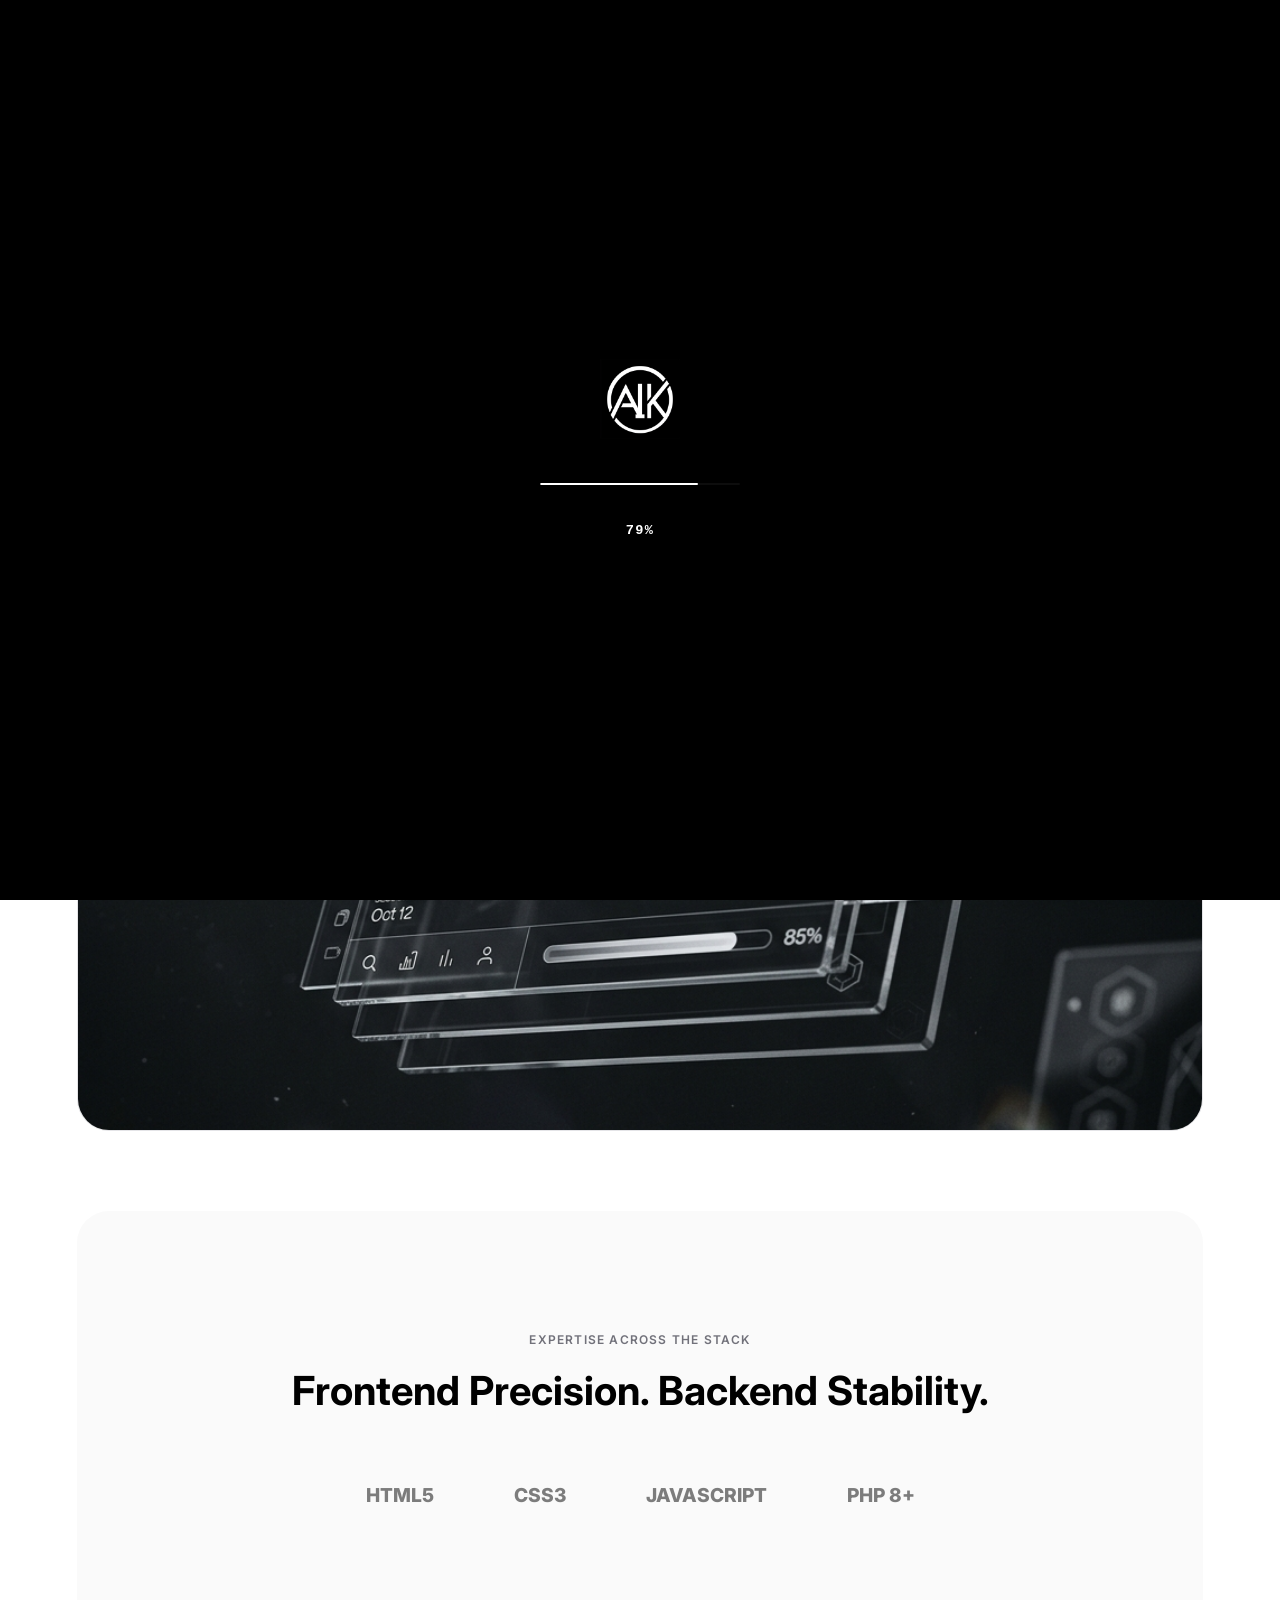
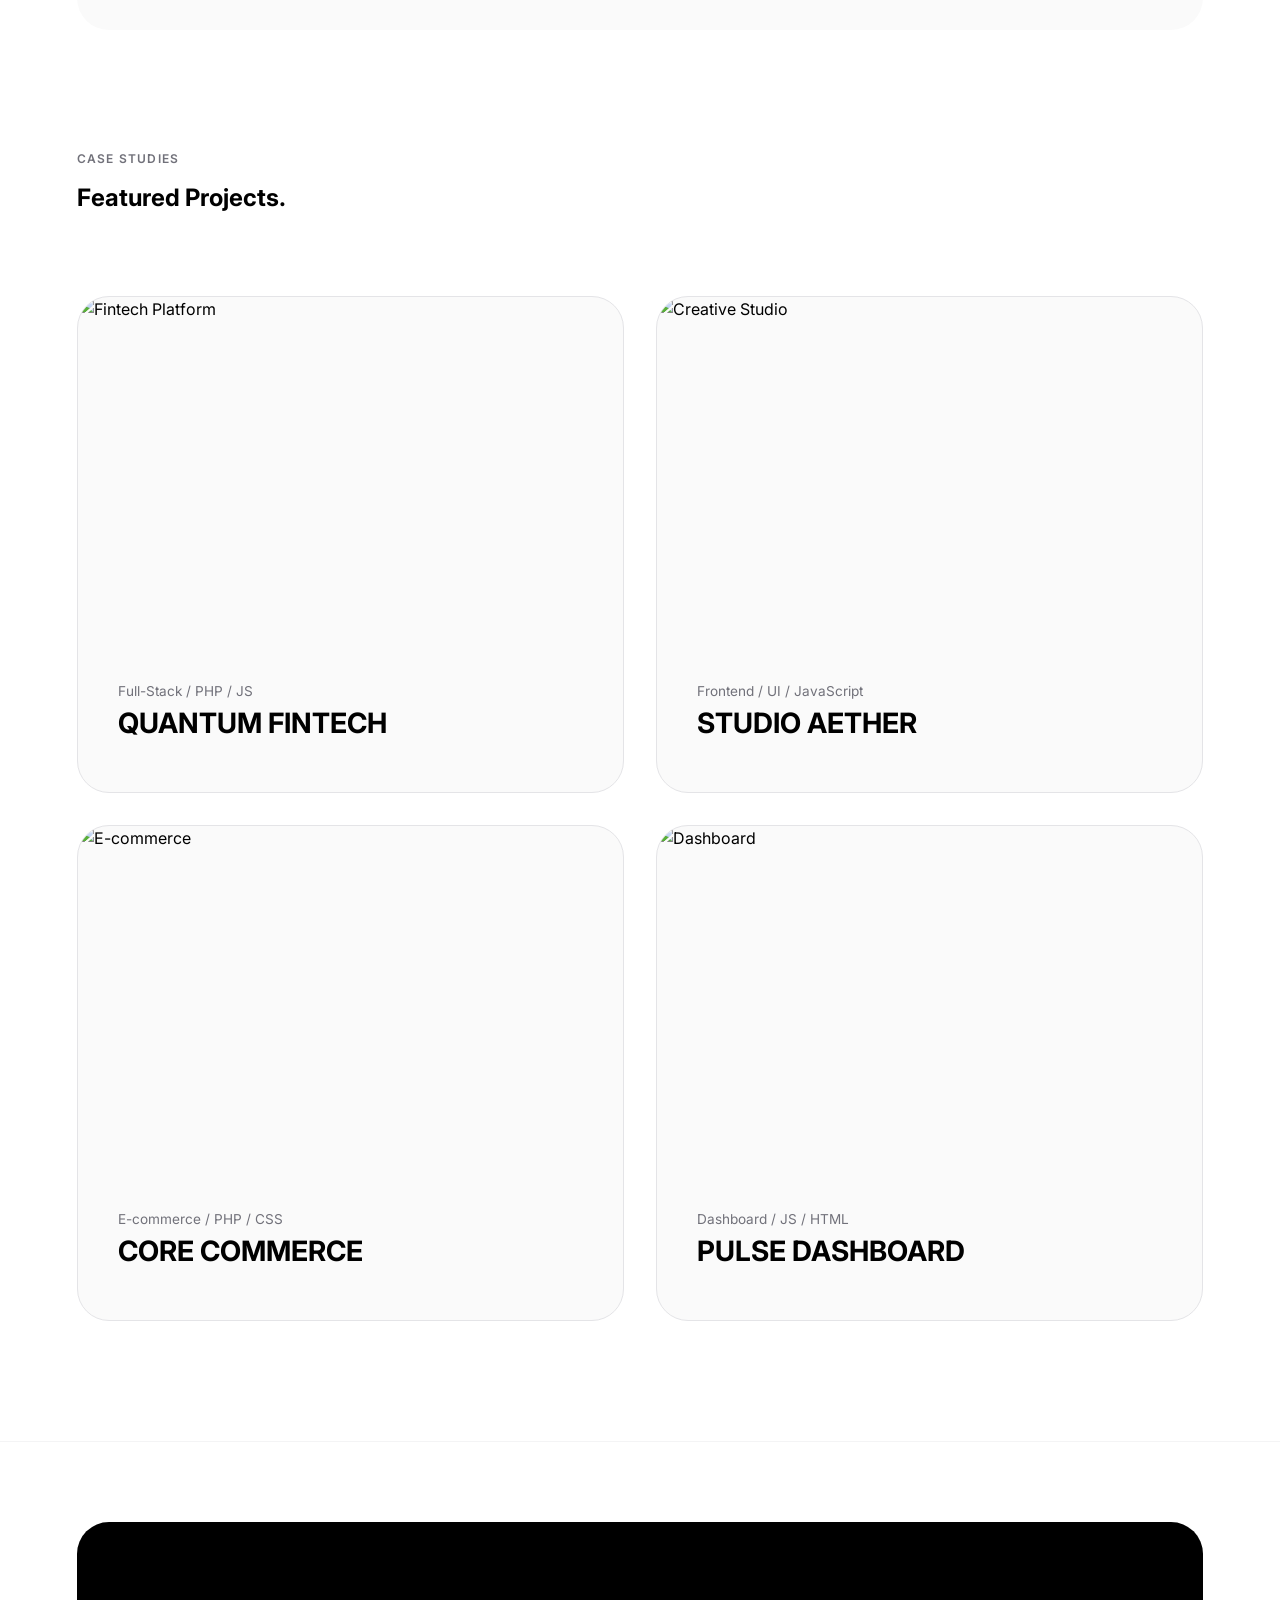
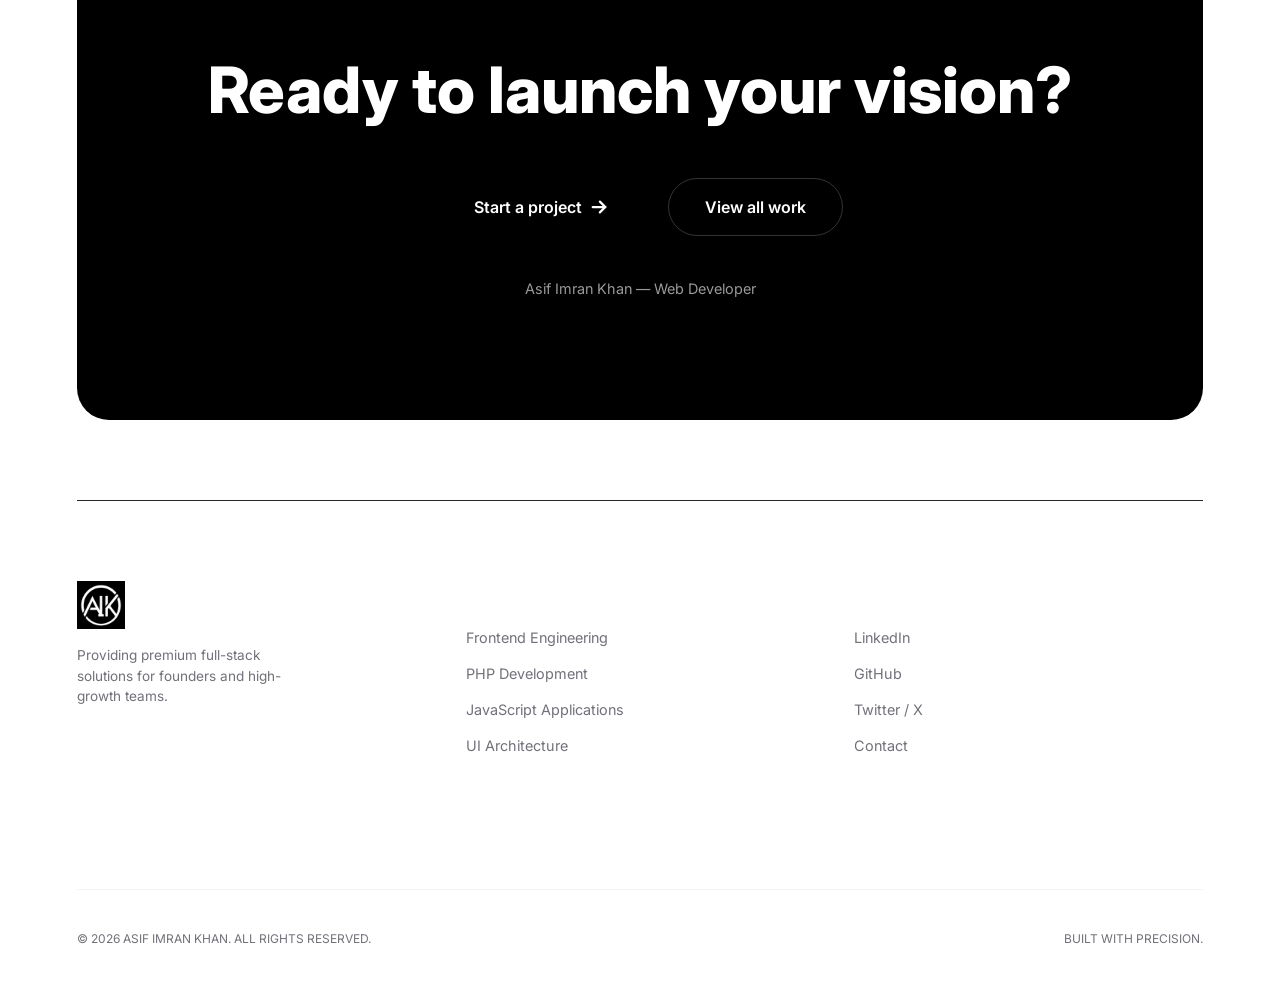
==== index.html @ 84e3633d "new" ====
<!doctype html>
<html lang="en">
  <head>
    <meta charset="UTF-8" />
    <meta name="viewport" content="width=device-width, initial-scale=1.0" />
    <title>Asif Imran Khan | Web Developer | Full-Stack Partner</title>
    <meta
      name="description"
      content="Asif Imran Khan is a web developer specializing in building high-performance products with HTML, CSS, JavaScript, and PHP."
    />
    <link rel="stylesheet" href="style.css" />
  </head>
  <body class="loading">
    <!-- PRELOADER -->
    <div id="preloader">
      <div class="loader-content">
        <img src="Logo.png" alt="AIK Logo" class="loader-logo" />
        <div class="loader-bar-container">
          <div class="loader-bar"></div>
        </div>
        <div class="loader-percentage">0%</div>
      </div>
    </div>

    <!-- UTILITY BAR -->
    <div class="utility-bar">
      <div class="status-wrapper">
        <div class="status-dot"></div>
        <span class="status-text">Available for new projects</span>
      </div>
      <ul class="utility-links">
        <li><a href="https://github.com" target="_blank">GitHub</a></li>
        <li><a href="https://linkedin.com" target="_blank">LinkedIn</a></li>
        <li><a href="https://twitter.com" target="_blank">Twitter</a></li>
      </ul>
    </div>

    <!-- NAVIGATION HEADER -->

    <header>
      <nav class="nav-pill">
        <a href="#home" class="nav-logo-link">
          <img src="Logo.png" alt="AIK Logo" class="nav-logo-img" />
        </a>
        <ul class="nav-links">
          <li><a href="work.html">Work</a></li>
          <li><a href="services.html">Services</a></li>
          <li><a href="about.html">About</a></li>
          <li><a href="insights.html">Insights</a></li>
        </ul>
        <a href="contact.html" class="nav-cta">
          Start a project
          <svg
            width="14"
            height="14"
            viewBox="0 0 16 16"
            fill="none"
            stroke="currentColor"
            stroke-width="2.5"
            stroke-linecap="round"
            stroke-linejoin="round"
          >
            <line x1="3" y1="8" x2="13" y2="8"></line>
            <polyline points="9 4 13 8 9 12"></polyline>
          </svg>
        </a>
        <button class="nav-toggle" aria-label="Toggle menu">
          <span></span>
          <span></span>
          <span></span>
        </button>
      </nav>
    </header>

    <!-- MOBILE MENU OVERLAY -->
    <div class="mobile-menu-overlay">
      <ul class="mobile-nav-links">
        <li><a href="work.html">Work</a></li>
        <li><a href="services.html">Services</a></li>
        <li><a href="about.html">About</a></li>
        <li><a href="insights.html">Insights</a></li>
        <li><a href="contact.html">Contact</a></li>
      </ul>
    </div>

    <main>
      <!-- HERO -->
      <section id="home" class="hero">
        <div class="hero-content reveal">
          <h1 class="hero-title">The Web Developer for founders who ship.</h1>
          <p class="hero-description">
            Helping founders build, launch, and scale world-class web
            applications with HTML, CSS, JavaScript, and PHP.
          </p>
        </div>

        <div class="showreel-container reveal">
          <img
            src="Showreel.png"
            alt="Asif's Web Development Showreel"
            class="showreel-bg"
          />
          <div class="play-btn">
            <svg width="24" height="24" viewBox="0 0 24 24" fill="black">
              <path d="M5 3l14 9-14 9V3z"></path>
            </svg>
          </div>
        </div>
      </section>

      <!-- SOCIAL PROOF / LOGOS -->
      <section
        id="social"
        class="reveal"
        style="
          background: var(--zinc-50);
          border-radius: var(--radius-lg);
          margin: 0 var(--container-padding);
        "
      >
        <div style="text-align: center">
          <span class="section-label">Expertise across the stack</span>
          <h3
            style="font-size: clamp(1.5rem, 4vw, 2.5rem); margin-bottom: 60px"
          >
            Frontend Precision. Backend Stability.
          </h3>

          <div
            style="
              display: flex;
              justify-content: center;
              gap: clamp(30px, 10vw, 80px);
              filter: grayscale(1);
              opacity: 0.5;
              flex-wrap: wrap;
            "
          >
            <!-- Using placeholder skill names or generic icons -->
            <span style="font-weight: 800; font-size: 1.2rem">HTML5</span>
            <span style="font-weight: 800; font-size: 1.2rem">CSS3</span>
            <span style="font-weight: 800; font-size: 1.2rem">JAVASCRIPT</span>
            <span style="font-weight: 800; font-size: 1.2rem">PHP 8+</span>
          </div>
        </div>
      </section>

      <!-- WORK GRID -->
      <section id="work">
        <div class="section-header reveal">
          <span class="section-label">Case Studies</span>
          <h2 class="section-title">Featured Projects.</h2>
        </div>

        <div class="work-grid">
          <div class="work-card reveal">
            <div class="work-img-container">
              <img
                src="https://images.unsplash.com/photo-1551288049-bebda4e38f71?q=80&w=2670&auto=format&fit=crop"
                class="work-img"
                alt="Fintech Platform"
              />
            </div>
            <div class="work-info">
              <span class="work-tag">Full-Stack / PHP / JS</span>
              <h3 class="work-title">QUANTUM FINTECH</h3>
            </div>
          </div>

          <div class="work-card reveal">
            <div class="work-img-container">
              <img
                src="https://images.unsplash.com/photo-1614850523296-d8c1af93d400?q=80&w=2670&auto=format&fit=crop"
                class="work-img"
                alt="Creative Studio"
              />
            </div>
            <div class="work-info">
              <span class="work-tag">Frontend / UI / JavaScript</span>
              <h3 class="work-title">STUDIO AETHER</h3>
            </div>
          </div>

          <div class="work-card reveal">
            <div class="work-img-container">
              <img
                src="https://images.unsplash.com/photo-1517245385603-99933ef788ed?q=80&w=2670&auto=format&fit=crop"
                class="work-img"
                alt="E-commerce"
              />
            </div>
            <div class="work-info">
              <span class="work-tag">E-commerce / PHP / CSS</span>
              <h3 class="work-title">CORE COMMERCE</h3>
            </div>
          </div>

          <div class="work-card reveal">
            <div class="work-img-container">
              <img
                src="https://images.unsplash.com/photo-1460925895917-afdab827c52f?q=80&w=2626&auto=format&fit=crop"
                class="work-img"
                alt="Dashboard"
              />
            </div>
            <div class="work-info">
              <span class="work-tag">Dashboard / JS / HTML</span>
              <h3 class="work-title">PULSE DASHBOARD</h3>
            </div>
          </div>
        </div>
      </section>

      <!-- FOOTER / CTA -->
      <footer
        style="
          padding: 0 var(--container-padding);
          border-top: 1px solid var(--zinc-100);
          padding-top: 80px;
        "
      >
        <div class="footer-cta reveal">
          <h2 class="footer-cta-title">Ready to launch your vision?</h2>
          <div
            style="
              display: flex;
              justify-content: center;
              gap: 24px;
              align-items: center;
              flex-wrap: wrap;
            "
          >
            <a
              href="contact.html"
              class="nav-cta"
              style="padding: 16px 36px; font-size: 1rem"
            >
              Start a project
              <svg
                width="18"
                height="18"
                viewBox="0 0 20 20"
                fill="none"
                stroke="currentColor"
                stroke-width="2.5"
                stroke-linecap="round"
                stroke-linejoin="round"
              >
                <line x1="3" y1="10" x2="17" y2="10"></line>
                <polyline points="11 4 17 10 11 16"></polyline>
              </svg>
            </a>
            <a
              href="work.html"
              class="nav-cta"
              style="
                background: transparent;
                border: 1px solid rgba(255, 255, 255, 0.2);
                padding: 16px 36px;
                font-size: 1rem;
              "
            >
              View all work
            </a>
          </div>

          <div style="margin-top: 40px; opacity: 0.6">
            <span style="font-size: 0.9rem; color: #fff"
              >Asif Imran Khan &mdash; Web Developer</span
            >
          </div>
        </div>

        <div class="footer-links">
          <div
            class="footer-col"
            style="
              display: flex;
              flex-direction: column;
              align-items: flex-start;
              gap: 16px;
            "
          >
            <img
              src="Logo.png"
              alt="AIK Logo"
              style="height: 48px; filter: invert(1)"
            />
            <p
              style="
                color: var(--text-muted);
                font-size: 0.85rem;
                max-width: 240px;
              "
            >
              Providing premium full-stack solutions for founders and
              high-growth teams.
            </p>
          </div>
          <div class="footer-col">
            <h4>EXPERTISE</h4>
            <ul>
              <li><a href="#">Frontend Engineering</a></li>
              <li><a href="#">PHP Development</a></li>
              <li><a href="#">JavaScript Applications</a></li>
              <li><a href="#">UI Architecture</a></li>
            </ul>
          </div>
          <div class="footer-col">
            <h4>CONNECT</h4>
            <ul>
              <li><a href="#">LinkedIn</a></li>
              <li><a href="#">GitHub</a></li>
              <li><a href="#">Twitter / X</a></li>
              <li><a href="#">Contact</a></li>
            </ul>
          </div>
        </div>

        <div
          class="footer-bottom"
          style="
            border-top: 1px solid var(--zinc-100);
            padding-top: 40px;
            margin-top: 40px;
          "
        >
          <p style="color: var(--text-muted); font-size: 0.75rem">
            © 2026 ASIF IMRAN KHAN. ALL RIGHTS RESERVED.
          </p>
          <p style="color: var(--text-muted); font-size: 0.75rem">
            BUILT WITH PRECISION.
          </p>
        </div>
      </footer>
    </main>

    <script src="script.js"></script>
  </body>
</html>
---- style.css ----
@import url("https://fonts.googleapis.com/css2?family=Inter:wght@100..900&display=swap");

:root {
  /* McShannock Monochrome Palette */
  --bg: #ffffff;
  --bg-dark: #000000;
  --zinc-50: #fafafa;
  --zinc-100: #f4f4f5;
  --zinc-200: #e4e4e7;
  --zinc-800: #27272a;
  --zinc-900: #18181b;
  --text: #000000;
  --text-muted: #71717a;
  --border: #e4e4e7;
  
  /* Layout */
  --radius-lg: clamp(16px, 4vw, 32px);
  --radius-md: 16px;
  --nav-height: 80px;
  --container-padding: clamp(16px, 6vw, 120px);
  --smooth: all 0.6s cubic-bezier(0.16, 1, 0.3, 1);
}

*, *::before, *::after {
  box-sizing: border-box;
  margin: 0;
  padding: 0;
}

html {
  scroll-behavior: smooth;
  background-color: var(--bg);
}

body {
  background-color: var(--bg);
  color: var(--text);
  font-family: 'Inter', sans-serif;
  font-size: 16px;
  line-height: 1.5;
  -webkit-font-smoothing: antialiased;
  overflow-x: hidden;
}

body.loading {
  overflow: hidden;
}

/* ─── NAVIGATION (Pill Nav) ───────────────────────── */
header {
  position: fixed;
  top: 56px;
  left: 0;
  right: 0;
  z-index: 2001; /* Higher than mobile overlay */
  display: flex;
  justify-content: center;
  pointer-events: none;
  padding: 0 16px;
  transition: transform 0.4s cubic-bezier(0.16, 1, 0.3, 1), opacity 0.4s ease;
}

header.header-hidden {
  transform: translateY(-120%);
  opacity: 0;
}

header.header-scrolled {
  opacity: 0.4; /* Transparent while scrolling */
}

/* Ensure header is visible when menu is open */
body.menu-open header {
  transform: translateY(0) !important;
  opacity: 1 !important;
}

.nav-pill {
  width: 100%;
  max-width: fit-content;
  pointer-events: auto;
  background: rgba(255, 255, 255, 0.85);
  backdrop-filter: blur(20px);
  border: 1px solid var(--border);
  border-radius: 100px;
  padding: 6px 6px 6px 20px;
  display: flex;
  align-items: center;
  gap: clamp(16px, 3vw, 40px);
  box-shadow: 0 4px 20px rgba(0, 0, 0, 0.05);
  transition: var(--smooth);
}

.nav-logo-link {
  display: flex;
  align-items: center;
}

.nav-logo-img {
  width: 48px;
  height: 48px;
  object-fit: contain;
}

.nav-links {
  display: flex;
  gap: 24px;
  list-style: none;
}

.nav-links a {
  color: var(--zinc-800);
  text-decoration: none;
  font-size: 0.85rem;
  font-weight: 500;
  transition: var(--smooth);
}

.nav-links a:hover { color: var(--bg-dark); }

.nav-cta {
  background: var(--bg-dark);
  color: #fff;
  text-decoration: none;
  padding: 10px 20px;
  border-radius: 100px;
  font-size: 0.85rem;
  font-weight: 600;
  display: flex;
  align-items: center;
  gap: 8px;
  white-space: nowrap;
  transition: var(--smooth);
}

.nav-cta:hover { transform: scale(1.05); }

/* --- MOBILE MENU TOGGLE --- */
.nav-toggle {
  display: none;
  background: none;
  border: none;
  cursor: pointer;
  padding: 10px;
  position: relative;
  z-index: 2001;
}

.nav-toggle span {
  display: block;
  width: 24px;
  height: 2px;
  background: var(--bg-dark);
  margin: 5px 0;
  transition: var(--smooth);
}

.nav-toggle.active span:nth-child(1) { transform: translateY(7px) rotate(45deg); }
.nav-toggle.active span:nth-child(2) { opacity: 0; }
.nav-toggle.active span:nth-child(3) { transform: translateY(-7px) rotate(-45deg); }

/* --- MOBILE MENU OVERLAY --- */
.mobile-menu-overlay {
  position: fixed;
  top: 0;
  left: 0;
  width: 100%;
  height: 100%;
  background: rgba(255, 255, 255, 0.98);
  backdrop-filter: blur(20px);
  z-index: 2000;
  display: flex;
  flex-direction: column;
  align-items: center;
  justify-content: center;
  opacity: 0;
  visibility: hidden;
  transition: var(--smooth);
}

.mobile-menu-overlay.active {
  opacity: 1;
  visibility: visible;
}

.mobile-nav-links {
  list-style: none;
  text-align: center;
  display: flex;
  flex-direction: column;
  gap: 32px;
}

.mobile-nav-links a {
  font-size: 2rem;
  font-weight: 800;
  color: var(--bg-dark);
  text-decoration: none;
  transition: var(--smooth);
  opacity: 0;
  transform: translateY(20px);
}

.mobile-menu-overlay.active .mobile-nav-links a {
  opacity: 1;
  transform: translateY(0);
}

.mobile-nav-links li:nth-child(1) a { transition-delay: 0.1s; }
.mobile-nav-links li:nth-child(2) a { transition-delay: 0.2s; }
.mobile-nav-links li:nth-child(3) a { transition-delay: 0.3s; }
.mobile-nav-links li:nth-child(4) a { transition-delay: 0.4s; }
.mobile-nav-links li:nth-child(5) a { transition-delay: 0.5s; }

/* ─── HERO SECTION ────────────────────────────────── */
.hero {
  min-height: 80vh;
  display: flex;
  flex-direction: column;
  align-items: center;
  justify-content: center;
  text-align: center;
  padding: 140px var(--container-padding) 80px;
  background: var(--bg);
}

.hero-content {
  max-width: 900px;
  margin-bottom: clamp(40px, 8vw, 80px);
}

.hero-title {
  font-size: clamp(2.5rem, 8vw, 5.5rem);
  font-weight: 800;
  line-height: 1.1;
  letter-spacing: -0.04em;
  margin-bottom: 24px;
}

.hero-description {
  font-size: clamp(1rem, 2vw, 1.25rem);
  color: var(--text-muted);
  max-width: 600px;
  margin: 0 auto;
}

.showreel-container {
  width: 100%;
  max-width: 1200px;
  aspect-ratio: 16/9;
  border-radius: var(--radius-lg);
  overflow: hidden;
  background: var(--zinc-100);
  position: relative;
  border: 1px solid var(--border);
}

.showreel-bg {
  width: 100%;
  height: 100%;
  object-fit: cover;
  transition: var(--smooth);
}

.play-btn {
  position: absolute;
  top: 50%; left: 50%;
  transform: translate(-50%, -50%);
  background: #fff;
  width: clamp(50px, 10vw, 80px);
  height: clamp(50px, 10vw, 80px);
  border-radius: 50%;
  display: flex;
  align-items: center;
  justify-content: center;
  cursor: pointer;
  transition: var(--smooth);
  box-shadow: 0 10px 30px rgba(0,0,0,0.1);
}
.play-btn:hover { scale: 1.1; }

/* ─── WORK GRID ───────────────────────────────────── */
section { padding: clamp(60px, 12vw, 120px) var(--container-padding); }

.section-header { margin-bottom: clamp(40px, 8vw, 80px); }

.section-label {
  font-size: 0.75rem;
  font-weight: 600;
  color: var(--text-muted);
  text-transform: uppercase;
  letter-spacing: 0.1em;
  margin-bottom: 12px;
  display: block;
}

.work-grid {
  display: grid;
  grid-template-columns: repeat(2, 1fr);
  gap: clamp(16px, 4vw, 32px);
}

.work-card {
  border-radius: var(--radius-lg);
  overflow: hidden;
  background: var(--zinc-50);
  border: 1px solid var(--border);
  transition: var(--smooth);
  cursor: pointer;
  display: flex;
  flex-direction: column;
}

.work-card:hover { border-color: var(--bg-dark); }

.work-img-container {
  aspect-ratio: 16/10;
  overflow: hidden;
}

.work-img {
  width: 100%; height: 100%;
  object-fit: cover;
  transition: var(--smooth);
}

.work-card:hover .work-img { scale: 1.05; }

.work-info { padding: clamp(24px, 4vw, 40px); }

.work-title {
  font-size: clamp(1.25rem, 3vw, 1.75rem);
  font-weight: 700;
  margin-bottom: 8px;
}

.work-tag {
  font-size: 0.85rem;
  color: var(--text-muted);
}

/* ─── FOOTER CTA ──────────────────────────────────── */
.footer-cta {
  background: var(--bg-dark);
  color: #fff;
  border-radius: var(--radius-lg);
  padding: clamp(60px, 12vw, 120px) 24px;
  text-align: center;
  margin-bottom: 80px;
}

.footer-cta-title {
  font-size: clamp(1.75rem, 6vw, 4rem);
  font-weight: 800;
  margin-bottom: 40px;
}

.footer-links {
  display: grid;
  grid-template-columns: repeat(auto-fit, minmax(180px, 1fr));
  gap: 40px;
  padding: clamp(60px, 10vw, 80px) 0;
  border-top: 1px solid var(--zinc-800);
}

.footer-col h4 { margin-bottom: 24px; color: #fff; font-size: 0.8rem; letter-spacing: 0.1em; }
.footer-col ul { list-style: none; }
.footer-col li { margin-bottom: 12px; }
.footer-col a { color: var(--text-muted); text-decoration: none; transition: var(--smooth); font-size: 0.9rem; }
.footer-col a:hover { color: #fff; }

.footer-bottom {
  display: flex;
  justify-content: space-between;
  align-items: center;
  padding-bottom: 40px;
  flex-wrap: wrap;
  gap: 24px;
}

/* ─── REVEAL & RESPONSIVE ────────────────────────── */
.reveal {
  opacity: 0;
  transform: translateY(20px);
  transition: opacity 0.6s var(--smooth), transform 0.6s var(--smooth);
}

.reveal.visible { opacity: 1; transform: translateY(0); }

@media (max-width: 768px) {
  .work-grid { grid-template-columns: 1fr; }
  .nav-links { display: none; }
  .nav-toggle { display: block; }
  .nav-pill { 
    gap: 0; 
    padding: 12px 20px;
    width: 100%;
    max-width: none;
    background: transparent;
    backdrop-filter: none;
    border: none;
    box-shadow: none;
    justify-content: space-between;
  }
  
  .nav-logo-link {
    transform: none !important;
  }
  .nav-cta { 
    padding: 8px 16px; 
    font-size: 0.75rem;
    display: none; /* Hide CTA in pill on mobile, show only in menu or specifically */
  }
  .footer-bottom { justify-content: center; text-align: center; }
  
  /* About Page Grid Fix */
  #about-page > div {
    grid-template-columns: 1fr !important;
    gap: 40px !important;
  }
  #about-page h1 { text-align: center !important; }
  #about-page .hero-description { text-align: center !important; }
  #about-page div[style*="position: sticky"] {
    position: relative !important;
    top: 0 !important;
  }
}

@media (max-width: 480px) {
  .hero { padding-top: 120px; padding-bottom: 40px; }
  .hero-title { font-size: 3rem; }
  .footer-cta { border-radius: 20px; padding: 40px 16px; }
  .footer-cta-title { font-size: 2rem; }
  .footer-cta .nav-cta { width: 100%; justify-content: center; }
  section { padding: 60px 20px; }
}

/* ─── PRELOADER STYLES ──────────────────────────── */
#preloader {
  position: fixed;
  top: 0; left: 0;
  width: 100%; height: 100%;
  background: var(--bg-dark);
  z-index: 9999;
  display: flex;
  align-items: center;
  justify-content: center;
  transition: transform 1.2s cubic-bezier(0.85, 0, 0.15, 1);
}

#preloader.loaded {
  transform: translateY(-100%);
}

.loader-content {
  display: flex;
  flex-direction: column;
  align-items: center;
  gap: 24px;
}

.loader-logo {
  width: 80px;
  height: 80px;
  filter: invert(1);
  margin-bottom: 20px;
}

.loader-bar-container {
  width: 200px;
  height: 2px;
  background: rgba(255, 255, 255, 0.05);
  border-radius: 100px;
  overflow: hidden;
  position: relative;
  margin-bottom: 12px;
}

.loader-bar {
  position: absolute;
  top: 0; left: 0;
  height: 100%;
  width: 0%;
  background: #fff;
  border-radius: 100px;
  transition: width 0.1s linear;
}

.loader-percentage {
  font-size: 0.85rem;
  font-weight: 600;
  color: #fff;
  letter-spacing: 0.1em;
  font-family: monospace;
}

/* ─── UTILITY BAR (Top Bar) ───────────────────────── */
.utility-bar {
  position: fixed;
  top: 0;
  left: 0;
  right: 0;
  height: 40px;
  background: rgba(255, 255, 255, 0.8);
  backdrop-filter: blur(10px);
  border-bottom: 1px solid var(--border);
  z-index: 1001;
  display: flex;
  align-items: center;
  justify-content: space-between;
  padding: 0 var(--container-padding);
  font-size: 0.75rem;
  font-weight: 500;
  color: var(--text-muted);
}

.status-wrapper {
  display: flex;
  align-items: center;
  gap: 8px;
}

.status-dot {
  width: 6px;
  height: 6px;
  background: #10b981;
  border-radius: 50%;
  position: relative;
}

.status-dot::after {
  content: '';
  position: absolute;
  top: 0; left: 0;
  width: 100%; height: 100%;
  background: inherit;
  border-radius: 50%;
  animation: pulse 2s infinite;
}

@keyframes pulse {
  0% { transform: scale(1); opacity: 1; }
  100% { transform: scale(3); opacity: 0; }
}

.utility-links {
  display: flex;
  gap: 16px;
  list-style: none;
}

.utility-links a {
  text-decoration: none;
  color: inherit;
  transition: var(--smooth);
}

.utility-links a:hover {
  color: var(--bg-dark);
}

@media (max-width: 640px) {
  .utility-bar { display: none; } /* Hide clutter on mobile */
  header { top: 12px; } /* Move header up further since it's just bits now */
}
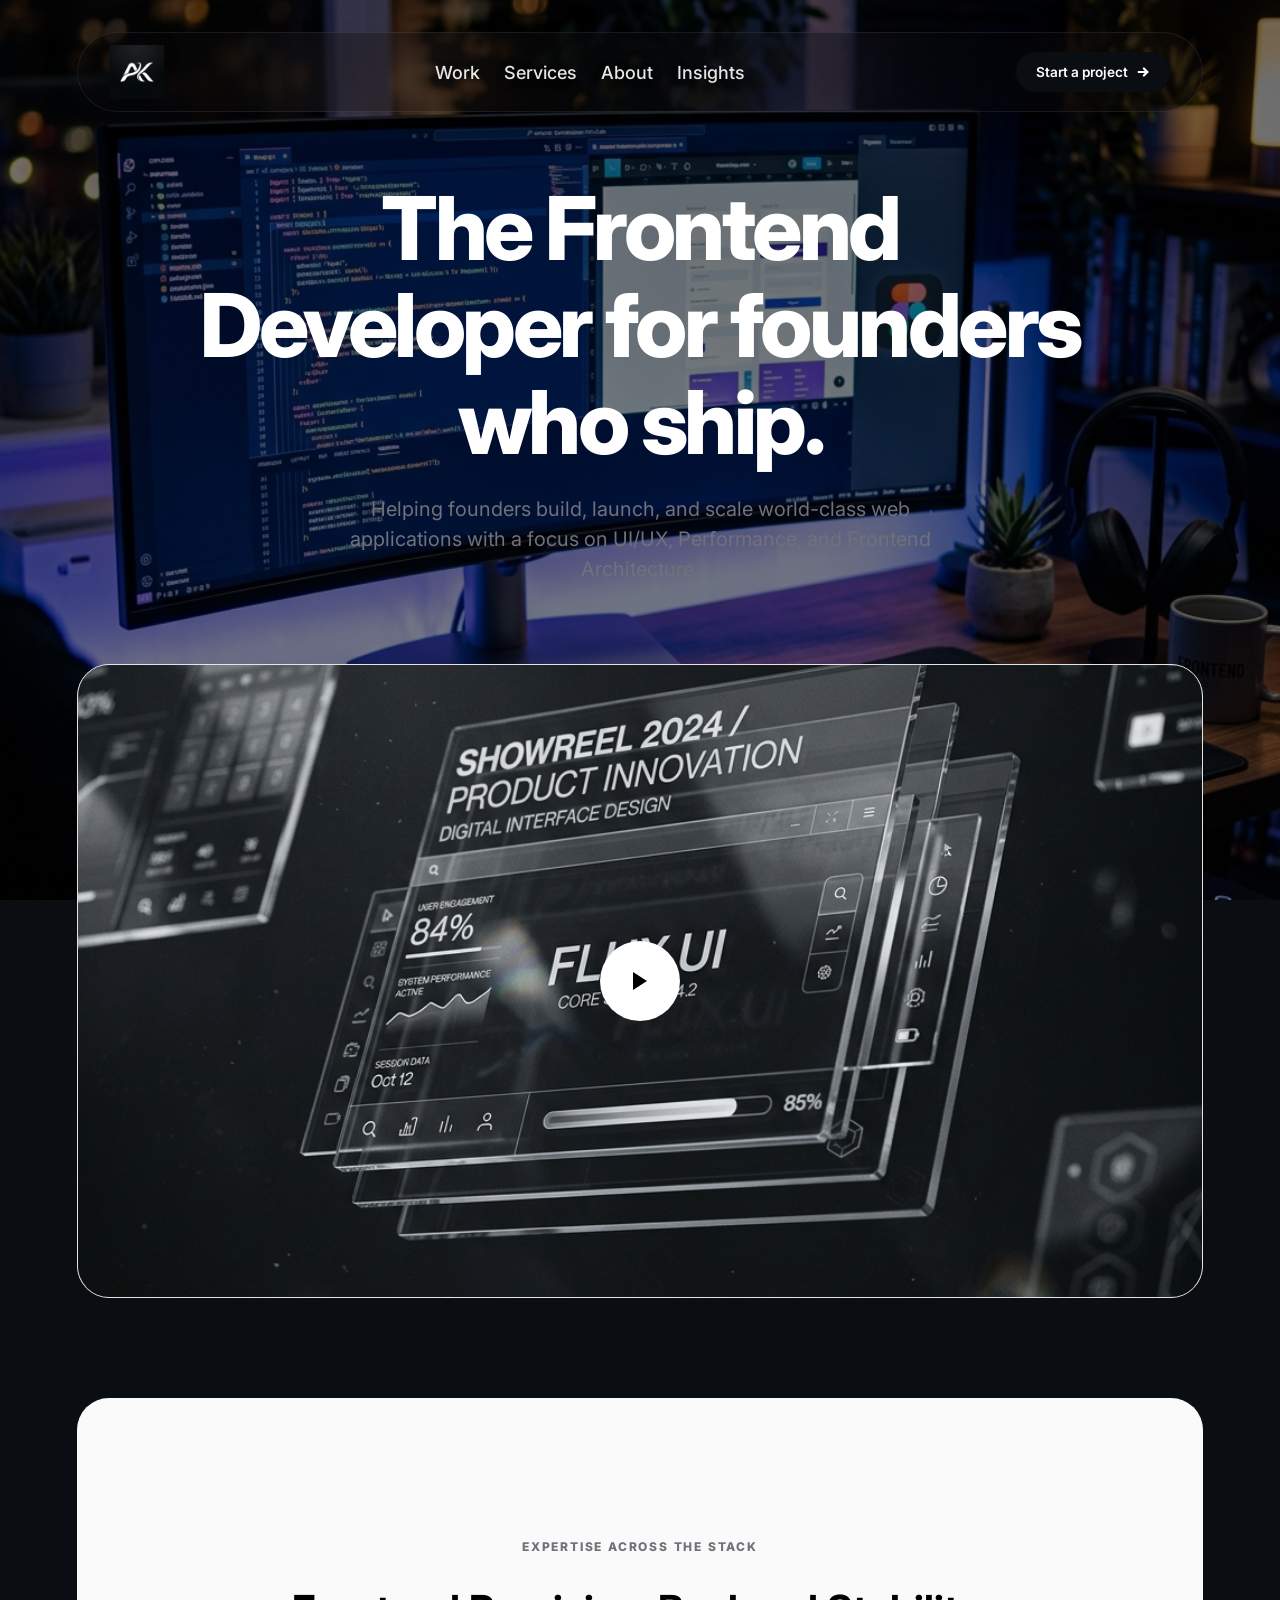
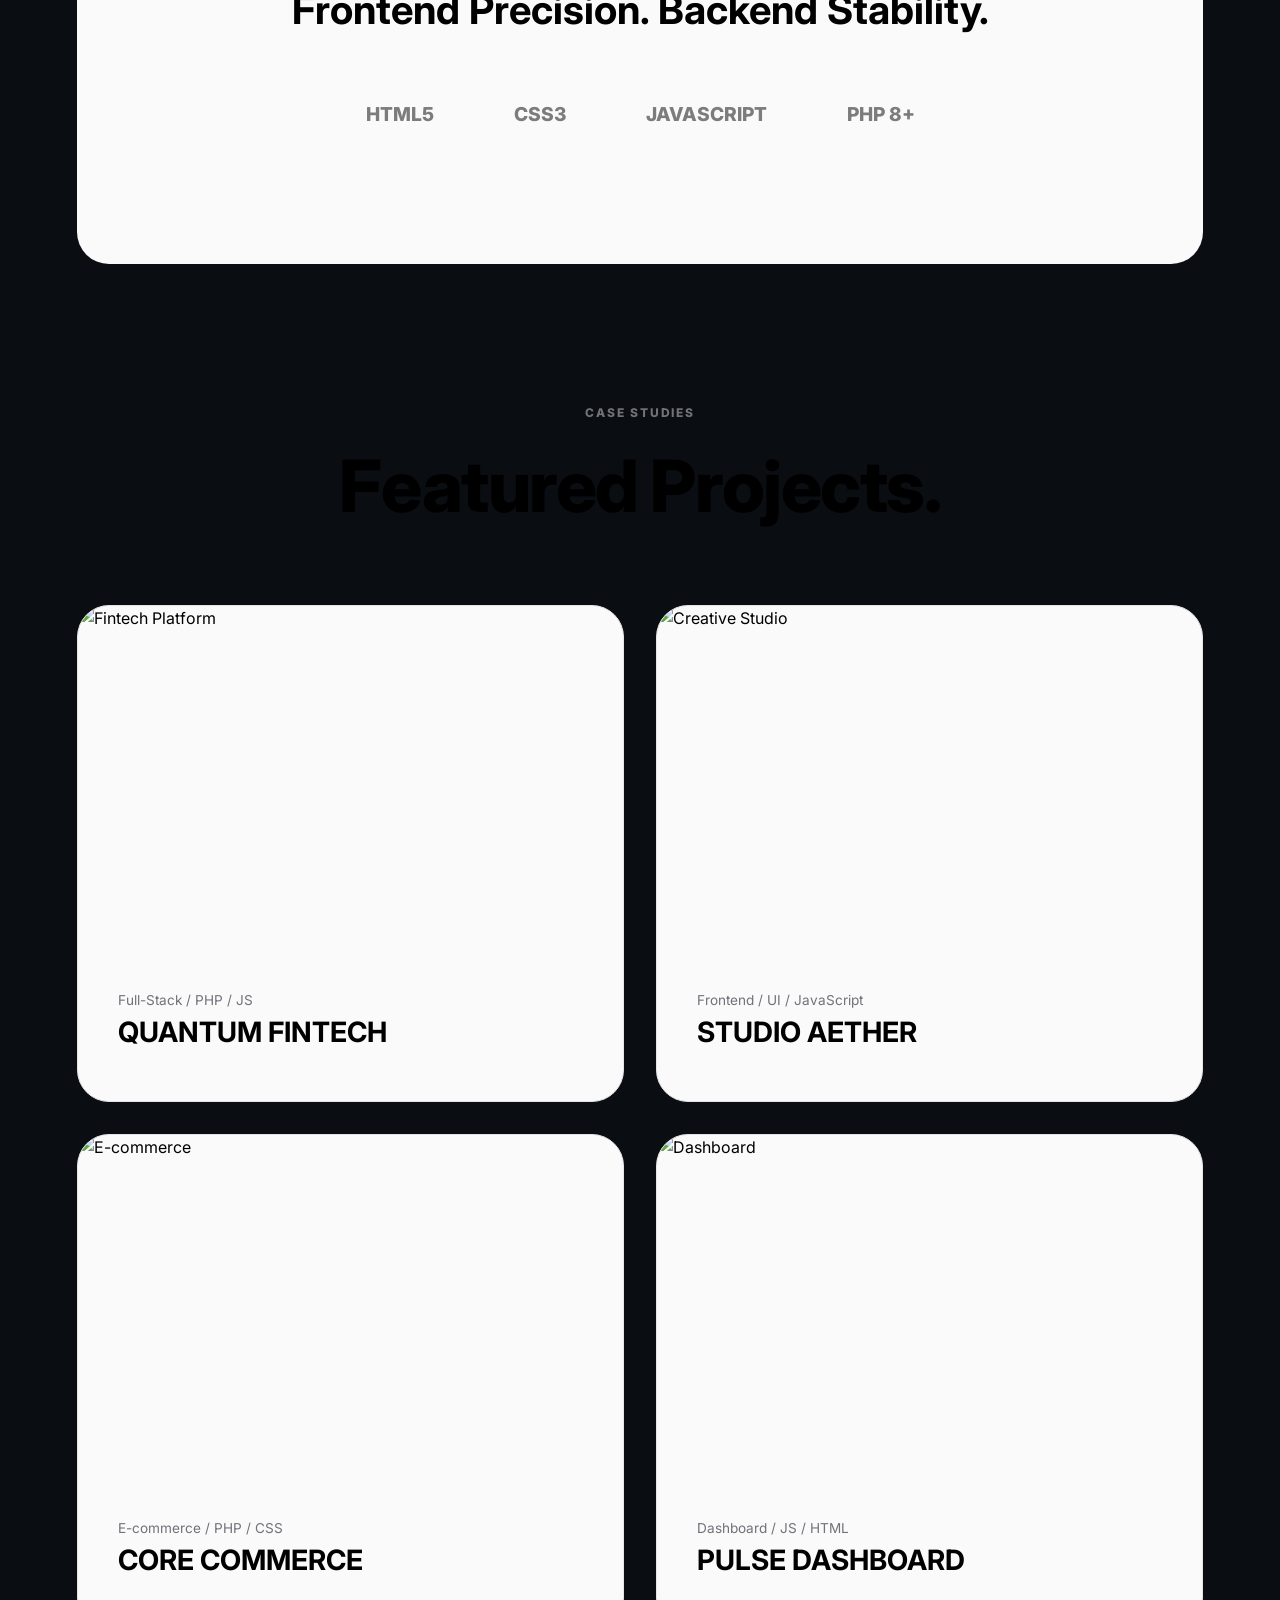
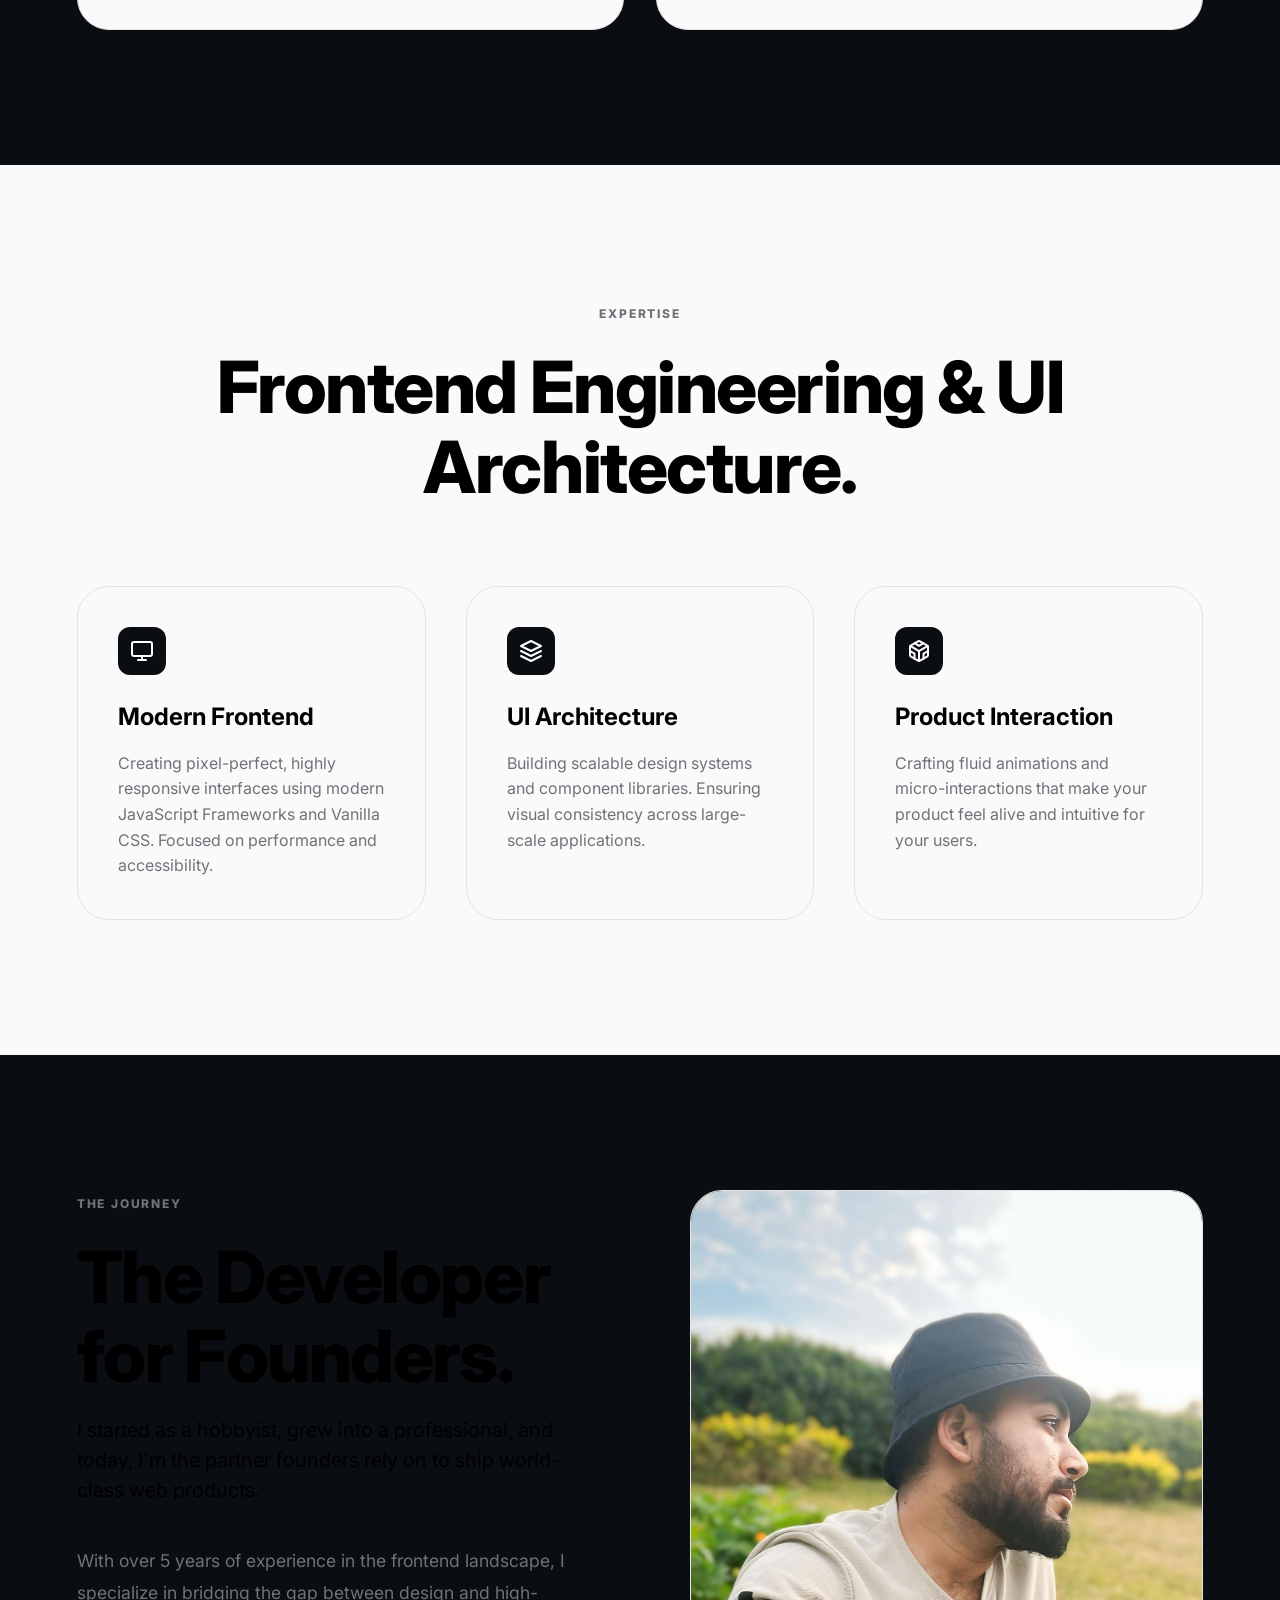
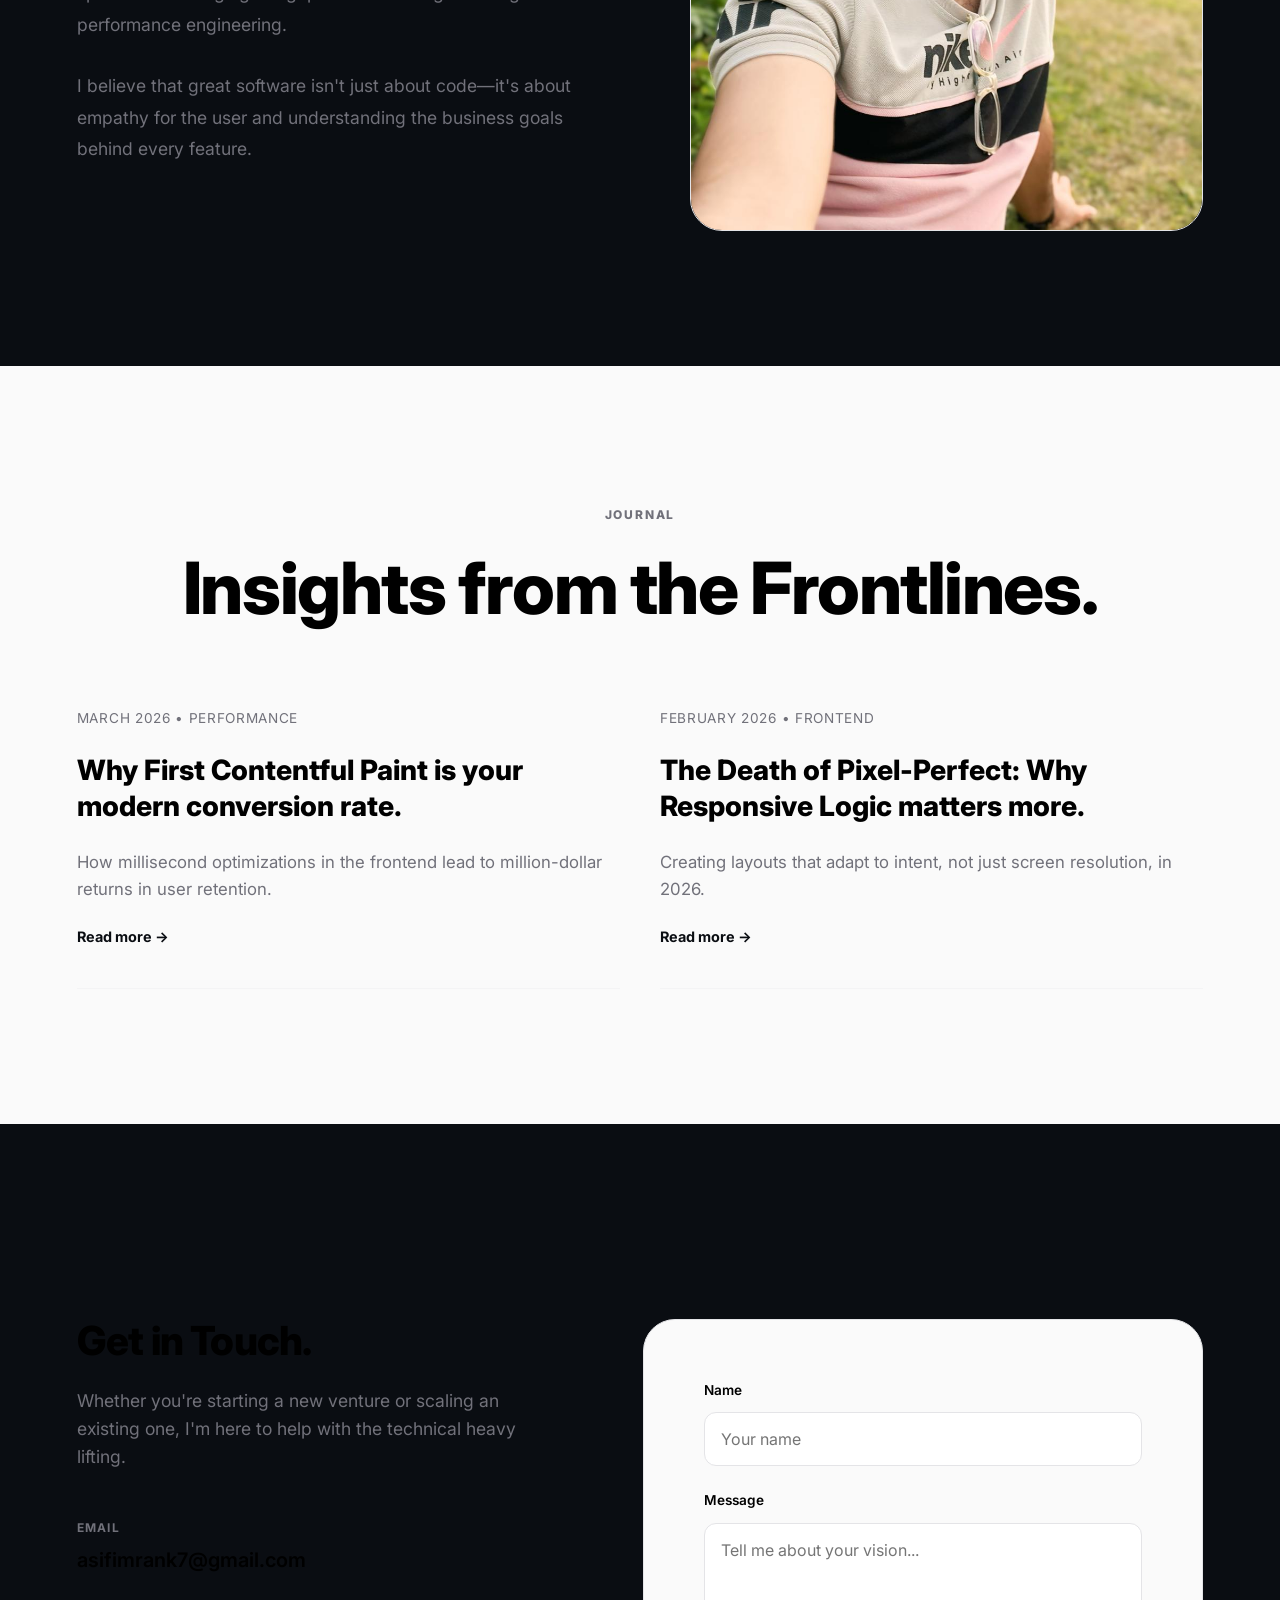
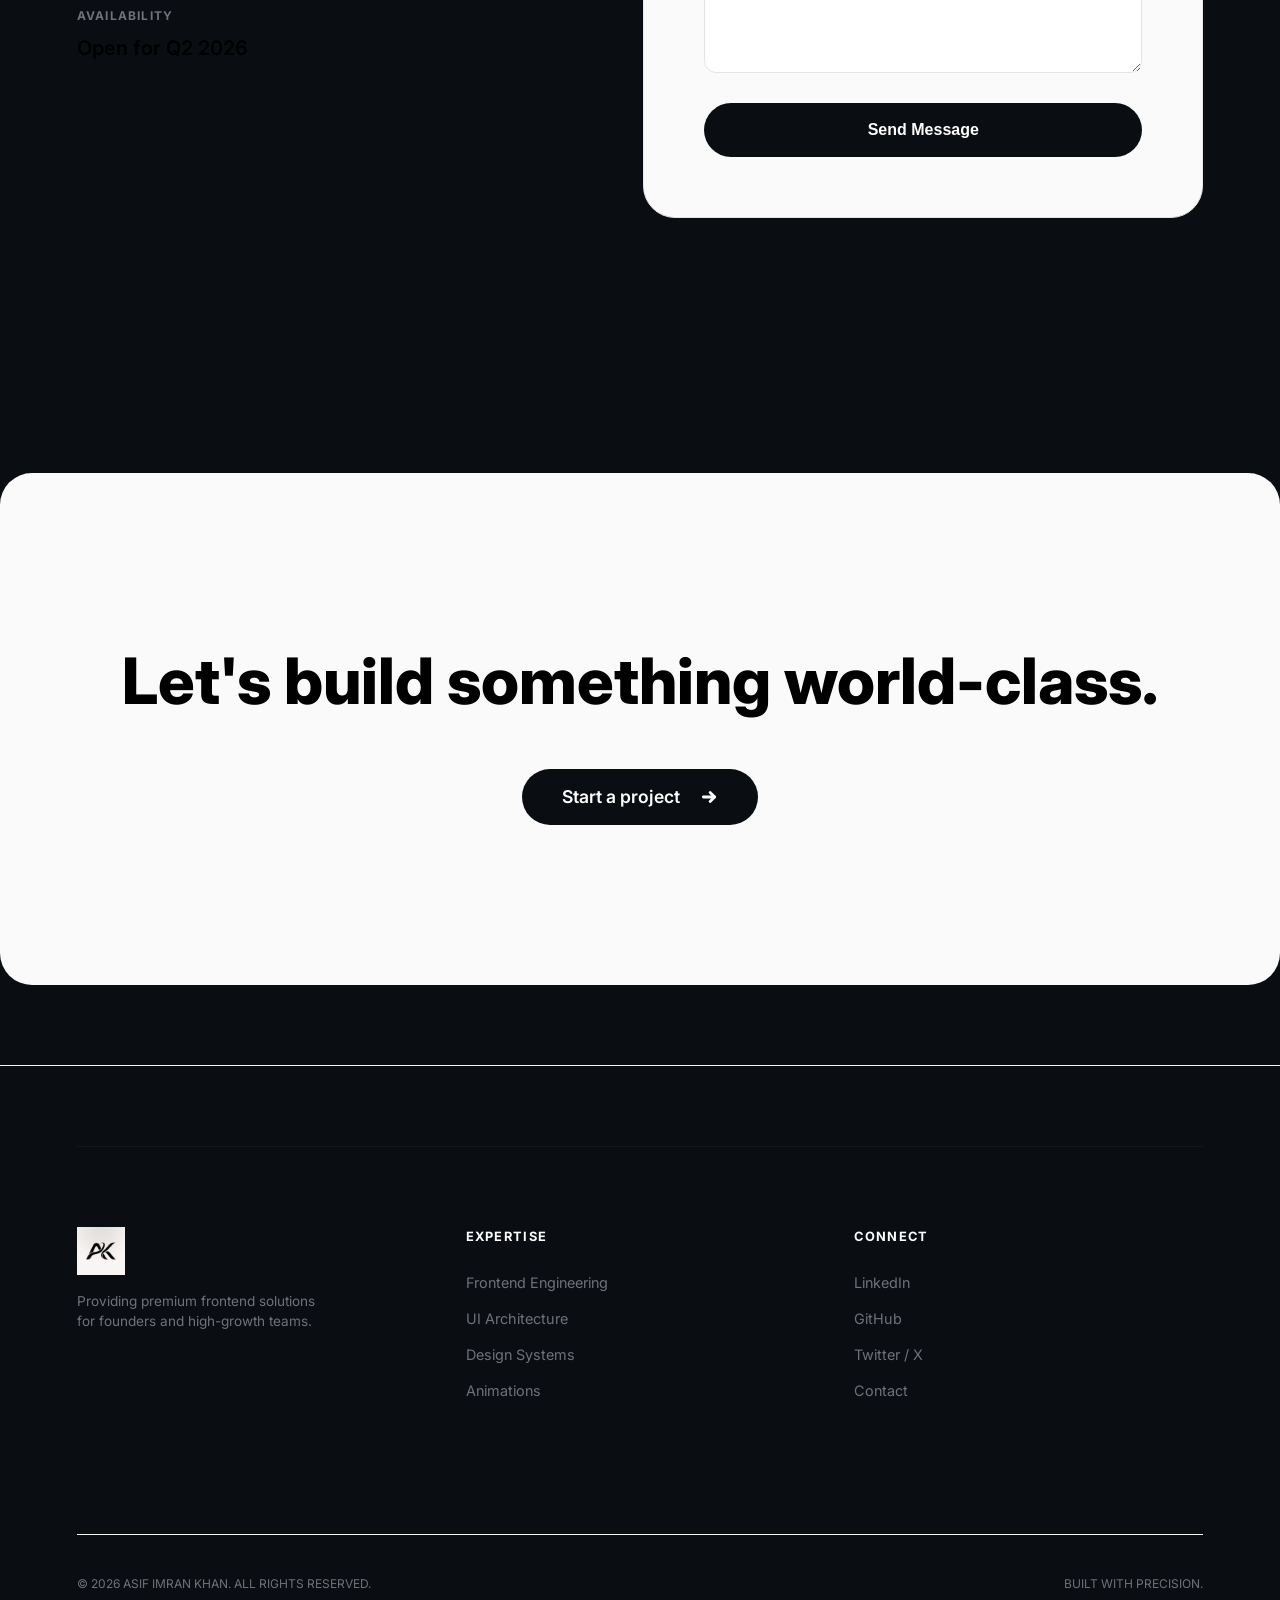
==== commit f18049d2: "NEW" ====
--- a/index.html
+++ b/index.html
@@ -3,10 +3,10 @@
   <head>
     <meta charset="UTF-8" />
     <meta name="viewport" content="width=device-width, initial-scale=1.0" />
-    <title>Asif Imran Khan | Web Developer | Full-Stack Partner</title>
+    <title>Asif Imran Khan | Frontend Developer & UI Architect</title>
     <meta
       name="description"
-      content="Asif Imran Khan is a web developer specializing in building high-performance products with HTML, CSS, JavaScript, and PHP."
+      content="Asif Imran Khan is a Frontend Developer & UI Architect specializing in building high-performance, pixel-perfect web applications."
     />
     <link rel="stylesheet" href="style.css" />
   </head>
@@ -22,19 +22,6 @@
       </div>
     </div>
 
-    <!-- UTILITY BAR -->
-    <div class="utility-bar">
-      <div class="status-wrapper">
-        <div class="status-dot"></div>
-        <span class="status-text">Available for new projects</span>
-      </div>
-      <ul class="utility-links">
-        <li><a href="https://github.com" target="_blank">GitHub</a></li>
-        <li><a href="https://linkedin.com" target="_blank">LinkedIn</a></li>
-        <li><a href="https://twitter.com" target="_blank">Twitter</a></li>
-      </ul>
-    </div>
-
     <!-- NAVIGATION HEADER -->
 
     <header>
@@ -43,12 +30,12 @@
           <img src="Logo.png" alt="AIK Logo" class="nav-logo-img" />
         </a>
         <ul class="nav-links">
-          <li><a href="work.html">Work</a></li>
-          <li><a href="services.html">Services</a></li>
-          <li><a href="about.html">About</a></li>
-          <li><a href="insights.html">Insights</a></li>
+          <li><a href="#work">Work</a></li>
+          <li><a href="#services">Services</a></li>
+          <li><a href="#about">About</a></li>
+          <li><a href="#insights">Insights</a></li>
         </ul>
-        <a href="contact.html" class="nav-cta">
+        <a href="#contact" class="nav-cta">
           Start a project
           <svg
             width="14"
@@ -75,11 +62,11 @@
     <!-- MOBILE MENU OVERLAY -->
     <div class="mobile-menu-overlay">
       <ul class="mobile-nav-links">
-        <li><a href="work.html">Work</a></li>
-        <li><a href="services.html">Services</a></li>
-        <li><a href="about.html">About</a></li>
-        <li><a href="insights.html">Insights</a></li>
-        <li><a href="contact.html">Contact</a></li>
+        <li><a href="#work">Work</a></li>
+        <li><a href="#services">Services</a></li>
+        <li><a href="#about">About</a></li>
+        <li><a href="#insights">Insights</a></li>
+        <li><a href="#contact">Contact</a></li>
       </ul>
     </div>
 
@@ -87,10 +74,13 @@
       <!-- HERO -->
       <section id="home" class="hero">
         <div class="hero-content reveal">
-          <h1 class="hero-title">The Web Developer for founders who ship.</h1>
+          <h1 class="hero-title">
+            The Frontend Developer for founders who ship.
+          </h1>
           <p class="hero-description">
             Helping founders build, launch, and scale world-class web
-            applications with HTML, CSS, JavaScript, and PHP.
+            applications with a focus on UI/UX, Performance, and Frontend
+            Architecture.
           </p>
         </div>
 
@@ -211,7 +201,269 @@
         </div>
       </section>
 
-      <!-- FOOTER / CTA -->
+      <!-- SERVICES -->
+      <section id="services">
+        <div class="section-header reveal">
+          <span class="section-label">Expertise</span>
+          <h2 class="section-title">Frontend Engineering & UI Architecture.</h2>
+        </div>
+
+        <div class="services-detail-grid">
+          <div class="service-detail-card reveal">
+            <div class="service-icon">
+              <svg
+                width="24"
+                height="24"
+                viewBox="0 0 24 24"
+                fill="none"
+                stroke="currentColor"
+                stroke-width="2"
+                stroke-linecap="round"
+                stroke-linejoin="round"
+              >
+                <rect x="2" y="3" width="20" height="14" rx="2" ry="2"></rect>
+                <line x1="8" y1="21" x2="16" y2="21"></line>
+                <line x1="12" y1="17" x2="12" y2="21"></line>
+              </svg>
+            </div>
+            <h3 class="service-detail-title">Modern Frontend</h3>
+            <p class="service-detail-text">
+              Creating pixel-perfect, highly responsive interfaces using modern
+              JavaScript Frameworks and Vanilla CSS. Focused on performance and
+              accessibility.
+            </p>
+          </div>
+
+          <div class="service-detail-card reveal">
+            <div class="service-icon">
+              <svg
+                width="24"
+                height="24"
+                viewBox="0 0 24 24"
+                fill="none"
+                stroke="currentColor"
+                stroke-width="2"
+                stroke-linecap="round"
+                stroke-linejoin="round"
+              >
+                <polygon points="12 2 2 7 12 12 22 7 12 2"></polygon>
+                <polyline points="2 17 12 22 22 17"></polyline>
+                <polyline points="2 12 12 17 22 12"></polyline>
+              </svg>
+            </div>
+            <h3 class="service-detail-title">UI Architecture</h3>
+            <p class="service-detail-text">
+              Building scalable design systems and component libraries. Ensuring
+              visual consistency across large-scale applications.
+            </p>
+          </div>
+
+          <div class="service-detail-card reveal">
+            <div class="service-icon">
+              <svg
+                width="24"
+                height="24"
+                viewBox="0 0 24 24"
+                fill="none"
+                stroke="currentColor"
+                stroke-width="2"
+                stroke-linecap="round"
+                stroke-linejoin="round"
+              >
+                <path
+                  d="M21 16V8a2 2 0 0 0-1-1.73l-7-4a2 2 0 0 0-2 0l-7 4A2 2 0 0 0 3 8v8a2 2 0 0 0 1 1.73l7 4a2 2 0 0 0 2 0l7-4A2 2 0 0 0 21 16z"
+                ></path>
+                <polyline points="7.5 4.21 12 6.81 16.5 4.21"></polyline>
+                <polyline points="7.5 19.79 7.5 14.63 3 12"></polyline>
+                <polyline points="21 12 16.5 14.63 16.5 19.79"></polyline>
+                <polyline points="3.27 6.96 12 12.01 20.73 6.96"></polyline>
+                <line x1="12" y1="22.08" x2="12" y2="12"></line>
+              </svg>
+            </div>
+            <h3 class="service-detail-title">Product Interaction</h3>
+            <p class="service-detail-text">
+              Crafting fluid animations and micro-interactions that make your
+              product feel alive and intuitive for your users.
+            </p>
+          </div>
+        </div>
+      </section>
+
+      <!-- ABOUT -->
+      <section id="about">
+        <div
+          style="
+            display: grid;
+            grid-template-columns: 1fr 1fr;
+            gap: clamp(40px, 8vw, 100px);
+            align-items: start;
+          "
+        >
+          <div class="reveal">
+            <span class="section-label">The Journey</span>
+            <h2
+              class="section-title"
+              style="text-align: left; margin-bottom: 20px"
+            >
+              The Developer for Founders.
+            </h2>
+            <p
+              class="hero-description"
+              style="text-align: left; margin-bottom: 40px; color: var(--text)"
+            >
+              I started as a hobbyist, grew into a professional, and today, I'm
+              the partner founders rely on to ship world-class web products.
+            </p>
+            <p
+              style="
+                color: var(--text-muted);
+                font-size: 1.1rem;
+                line-height: 1.8;
+                margin-bottom: 30px;
+              "
+            >
+              With over 5 years of experience in the frontend landscape, I
+              specialize in bridging the gap between design and high-performance
+              engineering.
+            </p>
+            <p
+              style="
+                color: var(--text-muted);
+                font-size: 1.1rem;
+                line-height: 1.8;
+              "
+            >
+              I believe that great software isn't just about code—it's about
+              empathy for the user and understanding the business goals behind
+              every feature.
+            </p>
+          </div>
+          <div class="reveal" style="position: sticky; top: 180px">
+            <div
+              style="
+                aspect-ratio: 4/5;
+                background: var(--zinc-100);
+                border-radius: var(--radius-lg);
+                overflow: hidden;
+                border: 1px solid var(--border);
+              "
+            >
+              <img
+                src="Profile.Photo.jpeg"
+                alt="Asif Imran Khan"
+                style="width: 100%; height: 100%; object-fit: cover"
+              />
+            </div>
+          </div>
+        </div>
+      </section>
+
+      <!-- INSIGHTS -->
+      <section id="insights">
+        <div class="section-header reveal">
+          <span class="section-label">Journal</span>
+          <h2 class="section-title">Insights from the Frontlines.</h2>
+        </div>
+
+        <div class="insights-grid">
+          <div class="insight-card reveal">
+            <span class="insight-meta">March 2026 • Performance</span>
+            <h3 class="insight-title">
+              Why First Contentful Paint is your modern conversion rate.
+            </h3>
+            <p class="insight-excerpt">
+              How millisecond optimizations in the frontend lead to
+              million-dollar returns in user retention.
+            </p>
+            <a
+              href="#"
+              style="
+                font-weight: 700;
+                color: var(--bg-dark);
+                text-decoration: none;
+                font-size: 0.9rem;
+              "
+              >Read more &rarr;</a
+            >
+          </div>
+
+          <div class="insight-card reveal">
+            <span class="insight-meta">February 2026 • Frontend</span>
+            <h3 class="insight-title">
+              The Death of Pixel-Perfect: Why Responsive Logic matters more.
+            </h3>
+            <p class="insight-excerpt">
+              Creating layouts that adapt to intent, not just screen resolution,
+              in 2026.
+            </p>
+            <a
+              href="#"
+              style="
+                font-weight: 700;
+                color: var(--bg-dark);
+                text-decoration: none;
+                font-size: 0.9rem;
+              "
+              >Read more &rarr;</a
+            >
+          </div>
+        </div>
+      </section>
+
+      <!-- CONTACT -->
+      <section id="contact">
+        <div class="contact-container">
+          <div class="contact-info-section reveal">
+            <h2 class="section-title" style="text-align: left">
+              Get in Touch.
+            </h2>
+            <p>
+              Whether you're starting a new venture or scaling an existing one,
+              I'm here to help with the technical heavy lifting.
+            </p>
+
+            <div class="contact-detail">
+              <label>Email</label>
+              <span>asifimrank7@gmail.com</span>
+            </div>
+            <div class="contact-detail">
+              <label>Availability</label>
+              <span>Open for Q2 2026</span>
+            </div>
+          </div>
+
+          <div class="contact-form reveal">
+            <form action="#">
+              <div class="form-group">
+                <label>Name</label>
+                <input type="text" class="form-input" placeholder="Your name" />
+              </div>
+              <div class="form-group">
+                <label>Message</label>
+                <textarea
+                  class="form-input"
+                  placeholder="Tell me about your vision..."
+                ></textarea>
+              </div>
+              <button type="submit" class="submit-btn">Send Message</button>
+            </form>
+          </div>
+        </div>
+      </section>
+
+      <!-- FOOTER CTA -->
+      <section class="footer-cta reveal">
+        <h2 class="footer-cta-title">Let's build something world-class.</h2>
+        <a href="#contact" class="nav-cta" style="display: inline-flex; margin: 0 auto; height: 56px; padding: 0 40px; font-size: 1.1rem;">
+          Start a project
+          <svg width="18" height="18" viewBox="0 0 16 16" fill="none" stroke="currentColor" stroke-width="2.5" stroke-linecap="round" stroke-linejoin="round" style="margin-left: 12px;">
+            <line x1="3" y1="8" x2="13" y2="8"></line>
+            <polyline points="9 4 13 8 9 12"></polyline>
+          </svg>
+        </a>
+      </section>
+
+      <!-- FOOTER -->
       <footer
         style="
           padding: 0 var(--container-padding);
@@ -219,58 +471,6 @@
           padding-top: 80px;
         "
       >
-        <div class="footer-cta reveal">
-          <h2 class="footer-cta-title">Ready to launch your vision?</h2>
-          <div
-            style="
-              display: flex;
-              justify-content: center;
-              gap: 24px;
-              align-items: center;
-              flex-wrap: wrap;
-            "
-          >
-            <a
-              href="contact.html"
-              class="nav-cta"
-              style="padding: 16px 36px; font-size: 1rem"
-            >
-              Start a project
-              <svg
-                width="18"
-                height="18"
-                viewBox="0 0 20 20"
-                fill="none"
-                stroke="currentColor"
-                stroke-width="2.5"
-                stroke-linecap="round"
-                stroke-linejoin="round"
-              >
-                <line x1="3" y1="10" x2="17" y2="10"></line>
-                <polyline points="11 4 17 10 11 16"></polyline>
-              </svg>
-            </a>
-            <a
-              href="work.html"
-              class="nav-cta"
-              style="
-                background: transparent;
-                border: 1px solid rgba(255, 255, 255, 0.2);
-                padding: 16px 36px;
-                font-size: 1rem;
-              "
-            >
-              View all work
-            </a>
-          </div>
-
-          <div style="margin-top: 40px; opacity: 0.6">
-            <span style="font-size: 0.9rem; color: #fff"
-              >Asif Imran Khan &mdash; Web Developer</span
-            >
-          </div>
-        </div>
-
         <div class="footer-links">
           <div
             class="footer-col"
@@ -293,26 +493,26 @@
                 max-width: 240px;
               "
             >
-              Providing premium full-stack solutions for founders and
-              high-growth teams.
+              Providing premium frontend solutions for founders and high-growth
+              teams.
             </p>
           </div>
           <div class="footer-col">
             <h4>EXPERTISE</h4>
             <ul>
-              <li><a href="#">Frontend Engineering</a></li>
-              <li><a href="#">PHP Development</a></li>
-              <li><a href="#">JavaScript Applications</a></li>
-              <li><a href="#">UI Architecture</a></li>
+              <li><a href="#services">Frontend Engineering</a></li>
+              <li><a href="#services">UI Architecture</a></li>
+              <li><a href="#services">Design Systems</a></li>
+              <li><a href="#services">Animations</a></li>
             </ul>
           </div>
           <div class="footer-col">
             <h4>CONNECT</h4>
             <ul>
-              <li><a href="#">LinkedIn</a></li>
-              <li><a href="#">GitHub</a></li>
-              <li><a href="#">Twitter / X</a></li>
-              <li><a href="#">Contact</a></li>
+              <li><a href="https://linkedin.com">LinkedIn</a></li>
+              <li><a href="https://github.com">GitHub</a></li>
+              <li><a href="https://twitter.com">Twitter / X</a></li>
+              <li><a href="#contact">Contact</a></li>
             </ul>
           </div>
         </div>
@@ -335,6 +535,21 @@
       </footer>
     </main>
 
+    <!-- BACK TO TOP BUTTON -->
+    <button id="back-to-top" class="back-to-top" aria-label="Back to top">
+      <svg
+        width="24"
+        height="24"
+        viewBox="0 0 24 24"
+        fill="none"
+        stroke="currentColor"
+        stroke-width="2.5"
+        stroke-linecap="round"
+        stroke-linejoin="round"
+      >
+        <polyline points="18 15 12 9 6 15"></polyline>
+      </svg>
+    </button>
     <script src="script.js"></script>
   </body>
 </html>
--- a/style.css
+++ b/style.css
@@ -1,18 +1,18 @@
 @import url("https://fonts.googleapis.com/css2?family=Inter:wght@100..900&display=swap");
 
 :root {
-  /* McShannock Monochrome Palette */
+  /* McShannock Luxury Palette */
   --bg: #ffffff;
-  --bg-dark: #000000;
+  --bg-dark: #0a0d12; /* McShannock deep charcoal */
   --zinc-50: #fafafa;
   --zinc-100: #f4f4f5;
   --zinc-200: #e4e4e7;
-  --zinc-800: #27272a;
-  --zinc-900: #18181b;
+  --zinc-800: #171717;
+  --zinc-900: #0a0d12;
   --text: #000000;
   --text-muted: #71717a;
   --border: #e4e4e7;
-  
+
   /* Layout */
   --radius-lg: clamp(16px, 4vw, 32px);
   --radius-md: 16px;
@@ -21,7 +21,9 @@
   --smooth: all 0.6s cubic-bezier(0.16, 1, 0.3, 1);
 }
 
-*, *::before, *::after {
+*,
+*::before,
+*::after {
   box-sizing: border-box;
   margin: 0;
   padding: 0;
@@ -33,9 +35,9 @@
 }
 
 body {
-  background-color: var(--bg);
-  color: var(--text);
-  font-family: 'Inter', sans-serif;
+  background-color: var(--bg-dark);
+  color: #fff;
+  font-family: "Inter", sans-serif;
   font-size: 16px;
   line-height: 1.5;
   -webkit-font-smoothing: antialiased;
@@ -49,15 +51,15 @@
 /* ─── NAVIGATION (Pill Nav) ───────────────────────── */
 header {
   position: fixed;
-  top: 56px;
+  top: 32px;
   left: 0;
   right: 0;
-  z-index: 2001; /* Higher than mobile overlay */
+  z-index: 2001;
   display: flex;
   justify-content: center;
   pointer-events: none;
-  padding: 0 16px;
-  transition: transform 0.4s cubic-bezier(0.16, 1, 0.3, 1), opacity 0.4s ease;
+  padding: 0 var(--container-padding);
+  transition: var(--smooth);
 }
 
 header.header-hidden {
@@ -77,18 +79,44 @@
 
 .nav-pill {
   width: 100%;
+  max-width: 1400px;
+  pointer-events: auto;
+  background: none;
+  backdrop-filter: blur(0px);
+  border: 1px solid transparent;
+  border-radius: 100px;
+  padding: 0;
+  display: flex;
+  align-items: center;
+  justify-content: space-between;
+  gap: clamp(16px, 3vw, 40px);
+  background: rgba(10, 13, 18, 0.2);
+  backdrop-filter: blur(60px);
+  border: 1px solid rgba(255, 255, 255, 0.08);
+  border-radius: 100px;
+  height: 80px;
+  padding: 8px 32px;
+  display: flex;
+  align-items: center;
+  justify-content: space-between;
+  gap: 40px;
+  box-shadow: 0 10px 40px rgba(0, 0, 0, 0.15);
+  transition: var(--smooth);
+}
+
+header.header-scrolled .nav-pill {
   max-width: fit-content;
-  pointer-events: auto;
-  background: rgba(255, 255, 255, 0.85);
-  backdrop-filter: blur(20px);
-  border: 1px solid var(--border);
-  border-radius: 100px;
-  padding: 6px 6px 6px 20px;
-  display: flex;
-  align-items: center;
-  gap: clamp(16px, 3vw, 40px);
-  box-shadow: 0 4px 20px rgba(0, 0, 0, 0.05);
-  transition: var(--smooth);
+  background: rgba(10, 13, 18, 0.4); /* Slightly deeper on scroll */
+  backdrop-filter: blur(60px);
+  border: 1px solid rgba(255, 255, 255, 0.15);
+  padding: 8px 8px 8px 32px;
+  height: 72px; /* Slight collapse on scroll for efficiency */
+  justify-content: center;
+  box-shadow: 0 20px 40px rgba(0, 0, 0, 0.4);
+}
+
+header.header-scrolled .nav-logo-img {
+  height: 32px; /* Scale down slightly in capsule for better balance */
 }
 
 .nav-logo-link {
@@ -97,9 +125,14 @@
 }
 
 .nav-logo-img {
-  width: 48px;
-  height: 48px;
-  object-fit: contain;
+  height: clamp(40px, 6vw, 54px);
+  width: auto;
+  transition: var(--smooth);
+  filter: drop-shadow(0 2px 8px rgba(0,0,0,0.3));
+}
+
+.nav-logo-link:hover .nav-logo-img {
+  transform: scale(1.05);
 }
 
 .nav-links {
@@ -109,14 +142,19 @@
 }
 
 .nav-links a {
-  color: var(--zinc-800);
+  color: rgba(255, 255, 255, 0.9);
   text-decoration: none;
-  font-size: 0.85rem;
+  font-size: 1.125rem; /* 18px text upgrade */
   font-weight: 500;
   transition: var(--smooth);
-}
-
-.nav-links a:hover { color: var(--bg-dark); }
+  text-shadow: 0 2px 10px rgba(0,0,0,0.4);
+}
+
+.nav-links a:hover,
+.nav-links a.active {
+  color: #fff;
+  font-weight: 700;
+}
 
 .nav-cta {
   background: var(--bg-dark);
@@ -133,7 +171,9 @@
   transition: var(--smooth);
 }
 
-.nav-cta:hover { transform: scale(1.05); }
+.nav-cta:hover {
+  transform: scale(1.05);
+}
 
 /* --- MOBILE MENU TOGGLE --- */
 .nav-toggle {
@@ -150,7 +190,7 @@
   display: block;
   width: 24px;
   height: 2px;
-  background: var(--bg-dark);
+  background: #fff;
   margin: 5px 0;
   transition: var(--smooth);
 }
@@ -166,7 +206,7 @@
   left: 0;
   width: 100%;
   height: 100%;
-  background: rgba(255, 255, 255, 0.98);
+  background: rgba(255, 255, 255, 0.9); /* Lightened */
   backdrop-filter: blur(20px);
   z-index: 2000;
   display: flex;
@@ -206,22 +246,60 @@
   transform: translateY(0);
 }
 
-.mobile-nav-links li:nth-child(1) a { transition-delay: 0.1s; }
-.mobile-nav-links li:nth-child(2) a { transition-delay: 0.2s; }
-.mobile-nav-links li:nth-child(3) a { transition-delay: 0.3s; }
-.mobile-nav-links li:nth-child(4) a { transition-delay: 0.4s; }
-.mobile-nav-links li:nth-child(5) a { transition-delay: 0.5s; }
+.mobile-nav-links li:nth-child(1) a {
+  transition-delay: 0.1s;
+}
+.mobile-nav-links li:nth-child(2) a {
+  transition-delay: 0.2s;
+}
+.mobile-nav-links li:nth-child(3) a {
+  transition-delay: 0.3s;
+}
+.mobile-nav-links li:nth-child(4) a {
+  transition-delay: 0.4s;
+}
+.mobile-nav-links li:nth-child(5) a {
+  transition-delay: 0.5s;
+}
+
+/* ─── CONTRAST FIXES FOR LIGHT SECTIONS ─────────── */
+section:not(.hero), 
+#about-page,
+.experience,
+.skills-container,
+.work-grid {
+  color: var(--text); /* Black text for light sections */
+}
+
+.experience .section-label,
+.skills-container .section-label {
+  color: var(--text-muted);
+}
 
 /* ─── HERO SECTION ────────────────────────────────── */
 .hero {
-  min-height: 80vh;
+  min-height: 90vh;
   display: flex;
   flex-direction: column;
   align-items: center;
   justify-content: center;
   text-align: center;
-  padding: 140px var(--container-padding) 80px;
-  background: var(--bg);
+  padding: 180px var(--container-padding) 100px;
+  background: linear-gradient(to bottom, rgba(0, 0, 0, 0.55), rgba(0, 0, 0, 0.45)), 
+              url("hero-bg.png");
+  background-size: cover;
+  background-position: center;
+  background-attachment: fixed;
+  color: #fff;
+  position: relative;
+}
+
+@media (max-width: 768px) {
+  .hero {
+    background-attachment: scroll; /* Performance & focal-point stability on mobile */
+    min-height: 80vh;
+    padding: 140px var(--container-padding) 80px;
+  }
 }
 
 .hero-content {
@@ -264,7 +342,8 @@
 
 .play-btn {
   position: absolute;
-  top: 50%; left: 50%;
+  top: 50%;
+  left: 50%;
   transform: translate(-50%, -50%);
   background: #fff;
   width: clamp(50px, 10vw, 80px);
@@ -275,14 +354,20 @@
   justify-content: center;
   cursor: pointer;
   transition: var(--smooth);
-  box-shadow: 0 10px 30px rgba(0,0,0,0.1);
-}
-.play-btn:hover { scale: 1.1; }
+  box-shadow: 0 10px 30px rgba(0, 0, 0, 0.1);
+}
+.play-btn:hover {
+  scale: 1.1;
+}
 
 /* ─── WORK GRID ───────────────────────────────────── */
-section { padding: clamp(60px, 12vw, 120px) var(--container-padding); }
-
-.section-header { margin-bottom: clamp(40px, 8vw, 80px); }
+section {
+  padding: clamp(60px, 12vw, 120px) var(--container-padding);
+}
+
+.section-header {
+  margin-bottom: clamp(40px, 8vw, 80px);
+}
 
 .section-label {
   font-size: 0.75rem;
@@ -311,7 +396,9 @@
   flex-direction: column;
 }
 
-.work-card:hover { border-color: var(--bg-dark); }
+.work-card:hover {
+  border-color: var(--bg-dark);
+}
 
 .work-img-container {
   aspect-ratio: 16/10;
@@ -319,14 +406,19 @@
 }
 
 .work-img {
-  width: 100%; height: 100%;
+  width: 100%;
+  height: 100%;
   object-fit: cover;
   transition: var(--smooth);
 }
 
-.work-card:hover .work-img { scale: 1.05; }
-
-.work-info { padding: clamp(24px, 4vw, 40px); }
+.work-card:hover .work-img {
+  scale: 1.05;
+}
+
+.work-info {
+  padding: clamp(24px, 4vw, 40px);
+}
 
 .work-title {
   font-size: clamp(1.25rem, 3vw, 1.75rem);
@@ -341,12 +433,17 @@
 
 /* ─── FOOTER CTA ──────────────────────────────────── */
 .footer-cta {
-  background: var(--bg-dark);
+  background: linear-gradient(rgba(0, 0, 0, 0.55), rgba(0, 0, 0, 0.55)), 
+              url("footer-bg.png");
+  background-size: cover;
+  background-position: center;
   color: #fff;
   border-radius: var(--radius-lg);
-  padding: clamp(60px, 12vw, 120px) 24px;
+  padding: clamp(80px, 15vw, 160px) 24px;
   text-align: center;
   margin-bottom: 80px;
+  position: relative;
+  overflow: hidden;
 }
 
 .footer-cta-title {
@@ -363,11 +460,27 @@
   border-top: 1px solid var(--zinc-800);
 }
 
-.footer-col h4 { margin-bottom: 24px; color: #fff; font-size: 0.8rem; letter-spacing: 0.1em; }
-.footer-col ul { list-style: none; }
-.footer-col li { margin-bottom: 12px; }
-.footer-col a { color: var(--text-muted); text-decoration: none; transition: var(--smooth); font-size: 0.9rem; }
-.footer-col a:hover { color: #fff; }
+.footer-col h4 {
+  margin-bottom: 24px;
+  color: #fff;
+  font-size: 0.8rem;
+  letter-spacing: 0.1em;
+}
+.footer-col ul {
+  list-style: none;
+}
+.footer-col li {
+  margin-bottom: 12px;
+}
+.footer-col a {
+  color: var(--text-muted);
+  text-decoration: none;
+  transition: var(--smooth);
+  font-size: 0.9rem;
+}
+.footer-col a:hover {
+  color: #fff;
+}
 
 .footer-bottom {
   display: flex;
@@ -382,44 +495,71 @@
 .reveal {
   opacity: 0;
   transform: translateY(20px);
-  transition: opacity 0.6s var(--smooth), transform 0.6s var(--smooth);
-}
-
-.reveal.visible { opacity: 1; transform: translateY(0); }
+  transition:
+    opacity 0.4s var(--smooth),
+    transform 0.4s var(--smooth);
+}
+
+.reveal.visible {
+  opacity: 1;
+  transform: translateY(0);
+}
 
 @media (max-width: 768px) {
-  .work-grid { grid-template-columns: 1fr; }
-  .nav-links { display: none; }
-  .nav-toggle { display: block; }
-  .nav-pill { 
-    gap: 0; 
-    padding: 12px 20px;
-    width: 100%;
+  .work-grid {
+    grid-template-columns: 1fr;
+  }
+  .nav-links {
+    display: none;
+  }
+  .nav-toggle {
+    display: block;
+  }
+
+  .nav-pill {
+    width: calc(100% - 32px);
     max-width: none;
-    background: transparent;
-    backdrop-filter: none;
-    border: none;
+    border-radius: 100px;
+    border: 1px solid transparent;
+    justify-content: space-between;
+    padding: 0;
+    background: none;
+    backdrop-filter: blur(0px);
+    height: 56px;
     box-shadow: none;
-    justify-content: space-between;
-  }
-  
-  .nav-logo-link {
-    transform: none !important;
-  }
-  .nav-cta { 
-    padding: 8px 16px; 
-    font-size: 0.75rem;
-    display: none; /* Hide CTA in pill on mobile, show only in menu or specifically */
-  }
-  .footer-bottom { justify-content: center; text-align: center; }
-  
+  }
+
+  header.header-scrolled .nav-pill {
+    background: rgba(18, 18, 18, 0.9); /* Deep charcoal glass */
+    backdrop-filter: blur(20px);
+    border: 1px solid rgba(255, 255, 255, 0.1);
+    box-shadow: 0 10px 40px rgba(0, 0, 0, 0.2);
+    padding: 6px 6px 6px 18px;
+  }
+
+  .nav-logo-img {
+    height: 32px;
+  }
+
+  .nav-cta {
+    display: none;
+  }
+  .footer-bottom {
+    justify-content: center;
+    text-align: center;
+  }
+
   /* About Page Grid Fix */
   #about-page > div {
     grid-template-columns: 1fr !important;
     gap: 40px !important;
   }
-  #about-page h1 { text-align: center !important; }
-  #about-page .hero-description { text-align: center !important; }
+  #about-page h1 {
+    text-align: center !important;
+  }
+  #about-page .hero-description {
+    text-align: center !important;
+  }
   #about-page div[style*="position: sticky"] {
     position: relative !important;
     top: 0 !important;
@@ -427,20 +567,41 @@
 }
 
 @media (max-width: 480px) {
-  .hero { padding-top: 120px; padding-bottom: 40px; }
-  .hero-title { font-size: 3rem; }
-  .footer-cta { border-radius: 20px; padding: 40px 16px; }
-  .footer-cta-title { font-size: 2rem; }
-  .footer-cta .nav-cta { width: 100%; justify-content: center; }
-  section { padding: 60px 20px; }
+  .hero {
+    padding-top: 120px;
+    padding-bottom: 40px;
+  }
+  .hero-title {
+    font-size: 3rem;
+  }
+  .footer-cta {
+    border-radius: 20px;
+    padding: 40px 16px;
+  }
+  .footer-cta-title {
+    font-size: 2rem;
+  }
+  .footer-cta .nav-cta {
+    width: 100%;
+    justify-content: center;
+  }
+  section {
+    padding: 60px 20px;
+  }
 }
 
 /* ─── PRELOADER STYLES ──────────────────────────── */
 #preloader {
   position: fixed;
-  top: 0; left: 0;
-  width: 100%; height: 100%;
-  background: var(--bg-dark);
+  top: 0;
+  left: 0;
+  width: 100%;
+  height: 100%;
+  background: linear-gradient(rgba(18, 18, 18, 1), rgba(10, 10, 10, 1)),
+              url("hero-bg.png");
+  background-size: cover;
+  background-position: center;
+  background-blend-mode: multiply; /* Creates a rich dark tech texture instead of black */
   z-index: 9999;
   display: flex;
   align-items: center;
@@ -456,14 +617,20 @@
   display: flex;
   flex-direction: column;
   align-items: center;
-  gap: 24px;
+  gap: 32px;
+  animation: loaderFadeUp 1s cubic-bezier(0.16, 1, 0.3, 1) forwards;
+}
+
+@keyframes loaderFadeUp {
+  0% { opacity: 0; transform: translateY(20px); }
+  100% { opacity: 1; transform: translateY(0); }
 }
 
 .loader-logo {
-  width: 80px;
-  height: 80px;
+  width: 200px;
+  height: auto;
   filter: invert(1);
-  margin-bottom: 20px;
+  margin-bottom: 32px;
 }
 
 .loader-bar-container {
@@ -478,7 +645,8 @@
 
 .loader-bar {
   position: absolute;
-  top: 0; left: 0;
+  top: 0;
+  left: 0;
   height: 100%;
   width: 0%;
   background: #fff;
@@ -494,53 +662,238 @@
   font-family: monospace;
 }
 
-/* ─── UTILITY BAR (Top Bar) ───────────────────────── */
-.utility-bar {
-  position: fixed;
-  top: 0;
-  left: 0;
-  right: 0;
-  height: 40px;
-  background: rgba(255, 255, 255, 0.8);
-  backdrop-filter: blur(10px);
-  border-bottom: 1px solid var(--border);
-  z-index: 1001;
-  display: flex;
-  align-items: center;
-  justify-content: space-between;
-  padding: 0 var(--container-padding);
+/* ─── SERVICES DETAIL ───────────────────────────── */
+.services-detail-grid {
+  display: grid;
+  grid-template-columns: repeat(auto-fit, minmax(300px, 1fr));
+  gap: 40px;
+  margin-top: 60px;
+}
+
+.service-detail-card {
+  padding: 40px;
+  border-radius: var(--radius-lg);
+  background: var(--zinc-50);
+  border: 1px solid var(--border);
+  transition: var(--smooth);
+}
+
+.service-detail-card:hover {
+  border-color: var(--bg-dark);
+  transform: translateY(-5px);
+}
+
+.service-icon {
+  width: 48px;
+  height: 48px;
+  margin-bottom: 24px;
+  display: flex;
+  align-items: center;
+  justify-content: center;
+  background: var(--bg-dark);
+  color: #fff;
+  border-radius: 12px;
+}
+
+.service-detail-title {
+  font-size: 1.5rem;
+  font-weight: 700;
+  margin-bottom: 16px;
+}
+
+.service-detail-text {
+  color: var(--text-muted);
+  font-size: 1rem;
+  line-height: 1.6;
+}
+
+/* ─── INSIGHTS DETAIL ───────────────────────────── */
+.insights-grid {
+  display: grid;
+  grid-template-columns: repeat(auto-fit, minmax(350px, 1fr));
+  gap: 40px;
+  margin-top: 60px;
+}
+
+.insight-card {
+  display: flex;
+  flex-direction: column;
+  gap: 24px;
+  padding-bottom: 40px;
+  border-bottom: 1px solid var(--zinc-100);
+  transition: var(--smooth);
+}
+
+.insight-card:hover .insight-title {
+  color: var(--text-muted);
+}
+
+.insight-meta {
+  font-size: 0.85rem;
+  color: var(--text-muted);
+  text-transform: uppercase;
+  letter-spacing: 0.05em;
+}
+
+.insight-title {
+  font-size: 1.75rem;
+  font-weight: 800;
+  line-height: 1.3;
+  transition: var(--smooth);
+}
+
+.insight-excerpt {
+  color: var(--text-muted);
+  font-size: 1.05rem;
+  line-height: 1.6;
+}
+
+/* ─── CONTACT DETAIL ────────────────────────────── */
+.contact-container {
+  display: grid;
+  grid-template-columns: 1fr 1.2fr;
+  gap: 100px;
+  margin-top: 60px;
+  padding-bottom: 120px;
+}
+
+.contact-info-section h2 {
+  font-size: 2.5rem;
+  margin-bottom: 24px;
+  font-weight: 800;
+}
+
+.contact-info-section p {
+  font-size: 1.1rem;
+  color: var(--text-muted);
+  margin-bottom: 48px;
+  line-height: 1.6;
+}
+
+section {
+  padding: clamp(120px, 15vh, 240px) var(--container-padding);
+}
+
+section:nth-child(even) {
+  background: var(--zinc-50);
+}
+
+.section-header {
+  margin-bottom: 80px;
+  text-align: center;
+}
+
+.section-label {
+  display: inline-block;
   font-size: 0.75rem;
-  font-weight: 500;
-  color: var(--text-muted);
-}
-
-.status-wrapper {
-  display: flex;
-  align-items: center;
-  gap: 8px;
-}
-
-.status-dot {
-  width: 6px;
-  height: 6px;
-  background: #10b981;
-  border-radius: 50%;
-  position: relative;
-}
-
-.status-dot::after {
-  content: '';
-  position: absolute;
-  top: 0; left: 0;
-  width: 100%; height: 100%;
-  background: inherit;
-  border-radius: 50%;
-  animation: pulse 2s infinite;
+  font-weight: 800;
+  text-transform: uppercase;
+  letter-spacing: 0.15em;
+  color: var(--text-muted);
+  margin-bottom: 24px;
+}
+
+.section-title {
+  font-size: clamp(2rem, 8vw, 4.5rem);
+  font-weight: 800;
+  line-height: 1.1;
+  letter-spacing: -0.02em;
+}
+
+.contact-detail {
+  margin-bottom: 32px;
+}
+
+.contact-detail label {
+  display: block;
+  font-size: 0.75rem;
+  font-weight: 700;
+  text-transform: uppercase;
+  letter-spacing: 0.1em;
+  color: var(--text-muted);
+  margin-bottom: 8px;
+}
+
+.contact-detail span {
+  font-size: 1.25rem;
+  font-weight: 600;
+}
+
+.contact-form {
+  background: var(--zinc-50);
+  padding: 60px;
+  border-radius: var(--radius-lg);
+  border: 1px solid var(--border);
+}
+
+.form-group {
+  margin-bottom: 24px;
+}
+
+.form-group label {
+  display: block;
+  font-size: 0.85rem;
+  font-weight: 600;
+  margin-bottom: 12px;
+}
+
+.form-input {
+  width: 100%;
+  padding: 16px;
+  border-radius: 12px;
+  border: 1px solid var(--border);
+  background: #fff;
+  font-family: inherit;
+  font-size: 1rem;
+  transition: var(--smooth);
+}
+
+.form-input:focus {
+  outline: none;
+  border-color: var(--bg-dark);
+}
+
+textarea.form-input {
+  height: 150px;
+  resize: vertical;
+}
+
+.submit-btn {
+  background: var(--bg-dark);
+  color: #fff;
+  border: none;
+  padding: 18px 40px;
+  border-radius: 100px;
+  font-size: 1rem;
+  font-weight: 700;
+  cursor: pointer;
+  transition: var(--smooth);
+  width: 100%;
+}
+
+.submit-btn:hover {
+  transform: scale(1.02);
+}
+
+@media (max-width: 992px) {
+  .contact-container {
+    grid-template-columns: 1fr;
+    gap: 60px;
+  }
+  .contact-form {
+    padding: 40px 24px;
+  }
 }
 
 @keyframes pulse {
-  0% { transform: scale(1); opacity: 1; }
-  100% { transform: scale(3); opacity: 0; }
+  0% {
+    transform: scale(1);
+    opacity: 1;
+  }
+  100% {
+    transform: scale(3);
+    opacity: 0;
+  }
 }
 
 .utility-links {
@@ -560,6 +913,57 @@
 }
 
 @media (max-width: 640px) {
-  .utility-bar { display: none; } /* Hide clutter on mobile */
-  header { top: 12px; } /* Move header up further since it's just bits now */
-}
+  header {
+    top: 0;
+    padding: 0;
+  } /* Stick to top on mobile for full width glass bar */
+}
+
+/* --- BACK TO TOP BUTTON --- */
+.back-to-top {
+  position: fixed;
+  bottom: 40px;
+  right: 40px;
+  width: 56px;
+  height: 56px;
+  border-radius: 50%;
+  background: rgba(255, 255, 255, 0.85);
+  backdrop-filter: blur(20px);
+  border: 1px solid var(--border);
+  display: flex;
+  align-items: center;
+  justify-content: center;
+  cursor: pointer;
+  z-index: 2000;
+  opacity: 0;
+  visibility: hidden;
+  transform: translateY(20px);
+  transition:
+    opacity 0.4s ease,
+    visibility 0.4s ease,
+    transform 0.4s cubic-bezier(0.16, 1, 0.3, 1),
+    background 0.3s ease;
+  box-shadow: 0 10px 30px rgba(0, 0, 0, 0.1);
+  color: var(--bg-dark);
+}
+
+.back-to-top.visible {
+  opacity: 1;
+  visibility: visible;
+  transform: translateY(0);
+}
+
+.back-to-top:hover {
+  background: #fff;
+  transform: translateY(-5px);
+  box-shadow: 0 15px 40px rgba(0, 0, 0, 0.15);
+}
+
+@media (max-width: 768px) {
+  .back-to-top {
+    bottom: 24px;
+    right: 24px;
+    width: 48px;
+    height: 48px;
+  }
+}
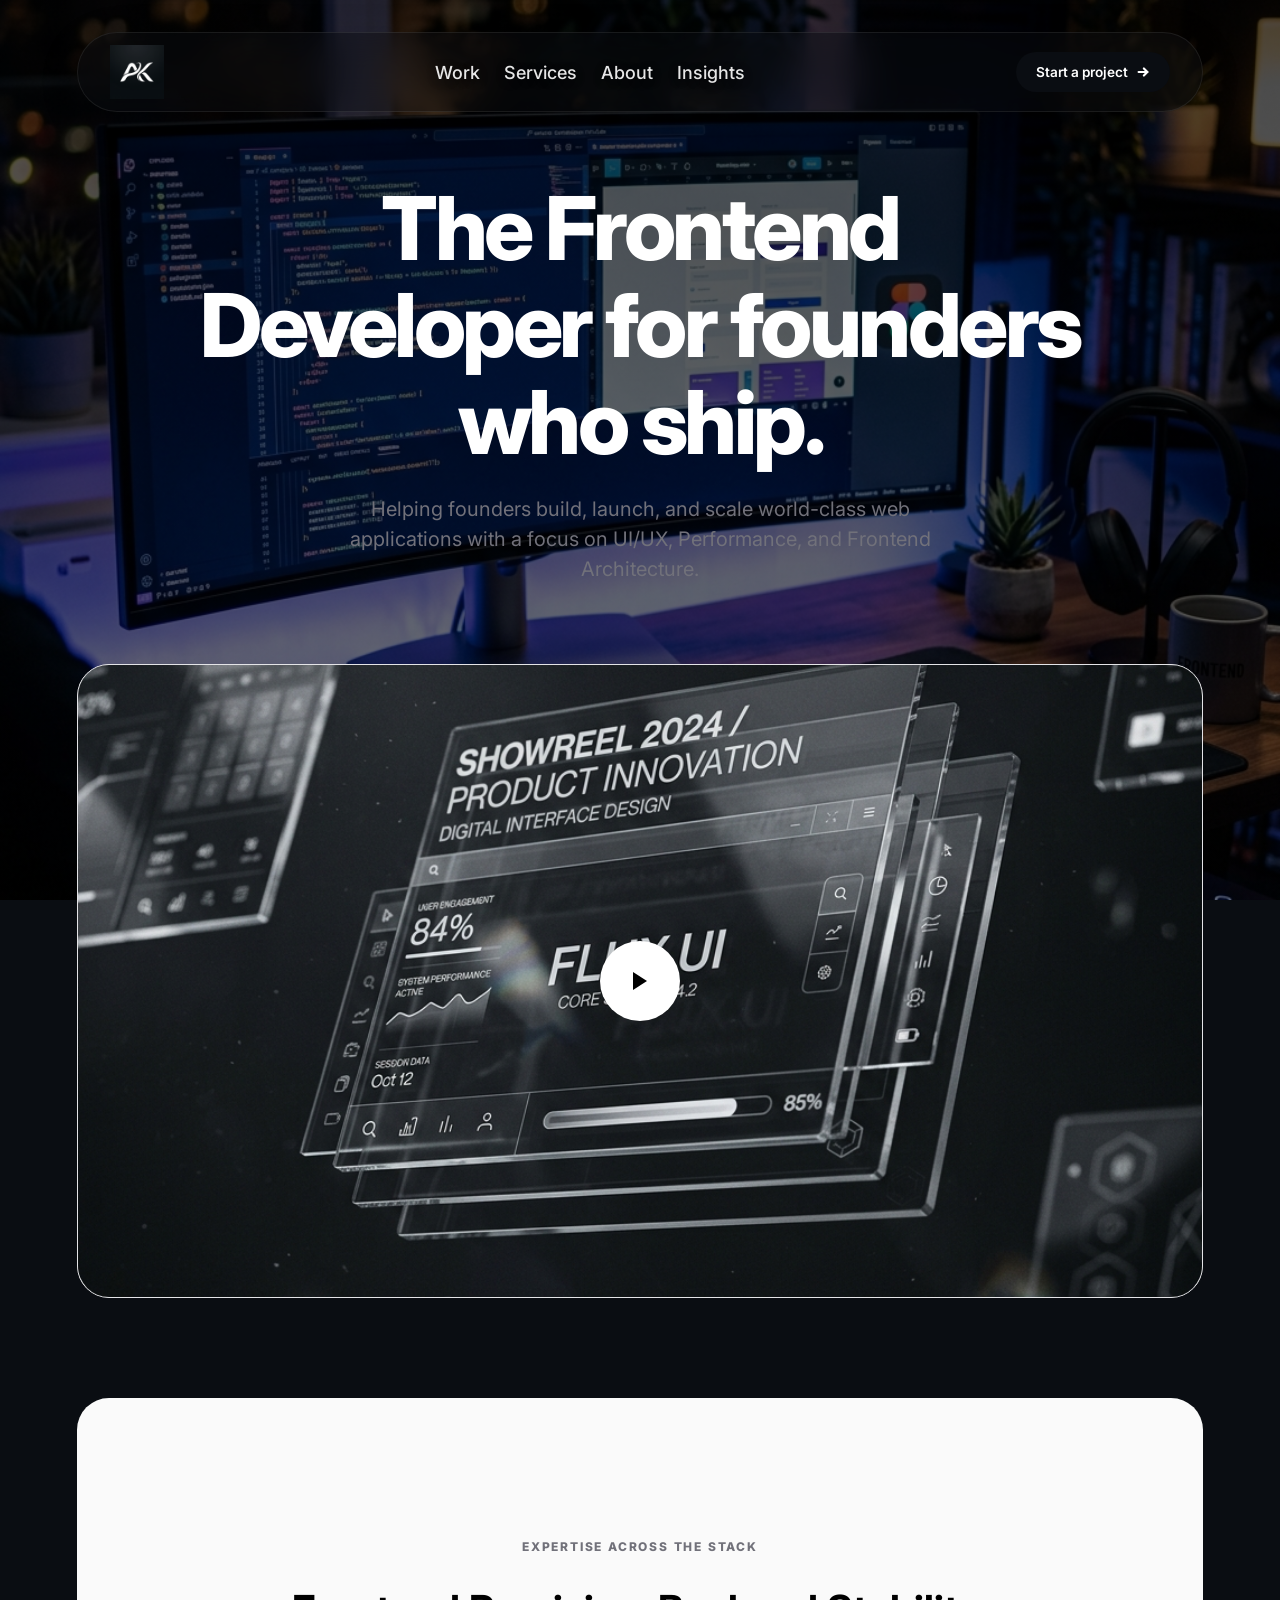
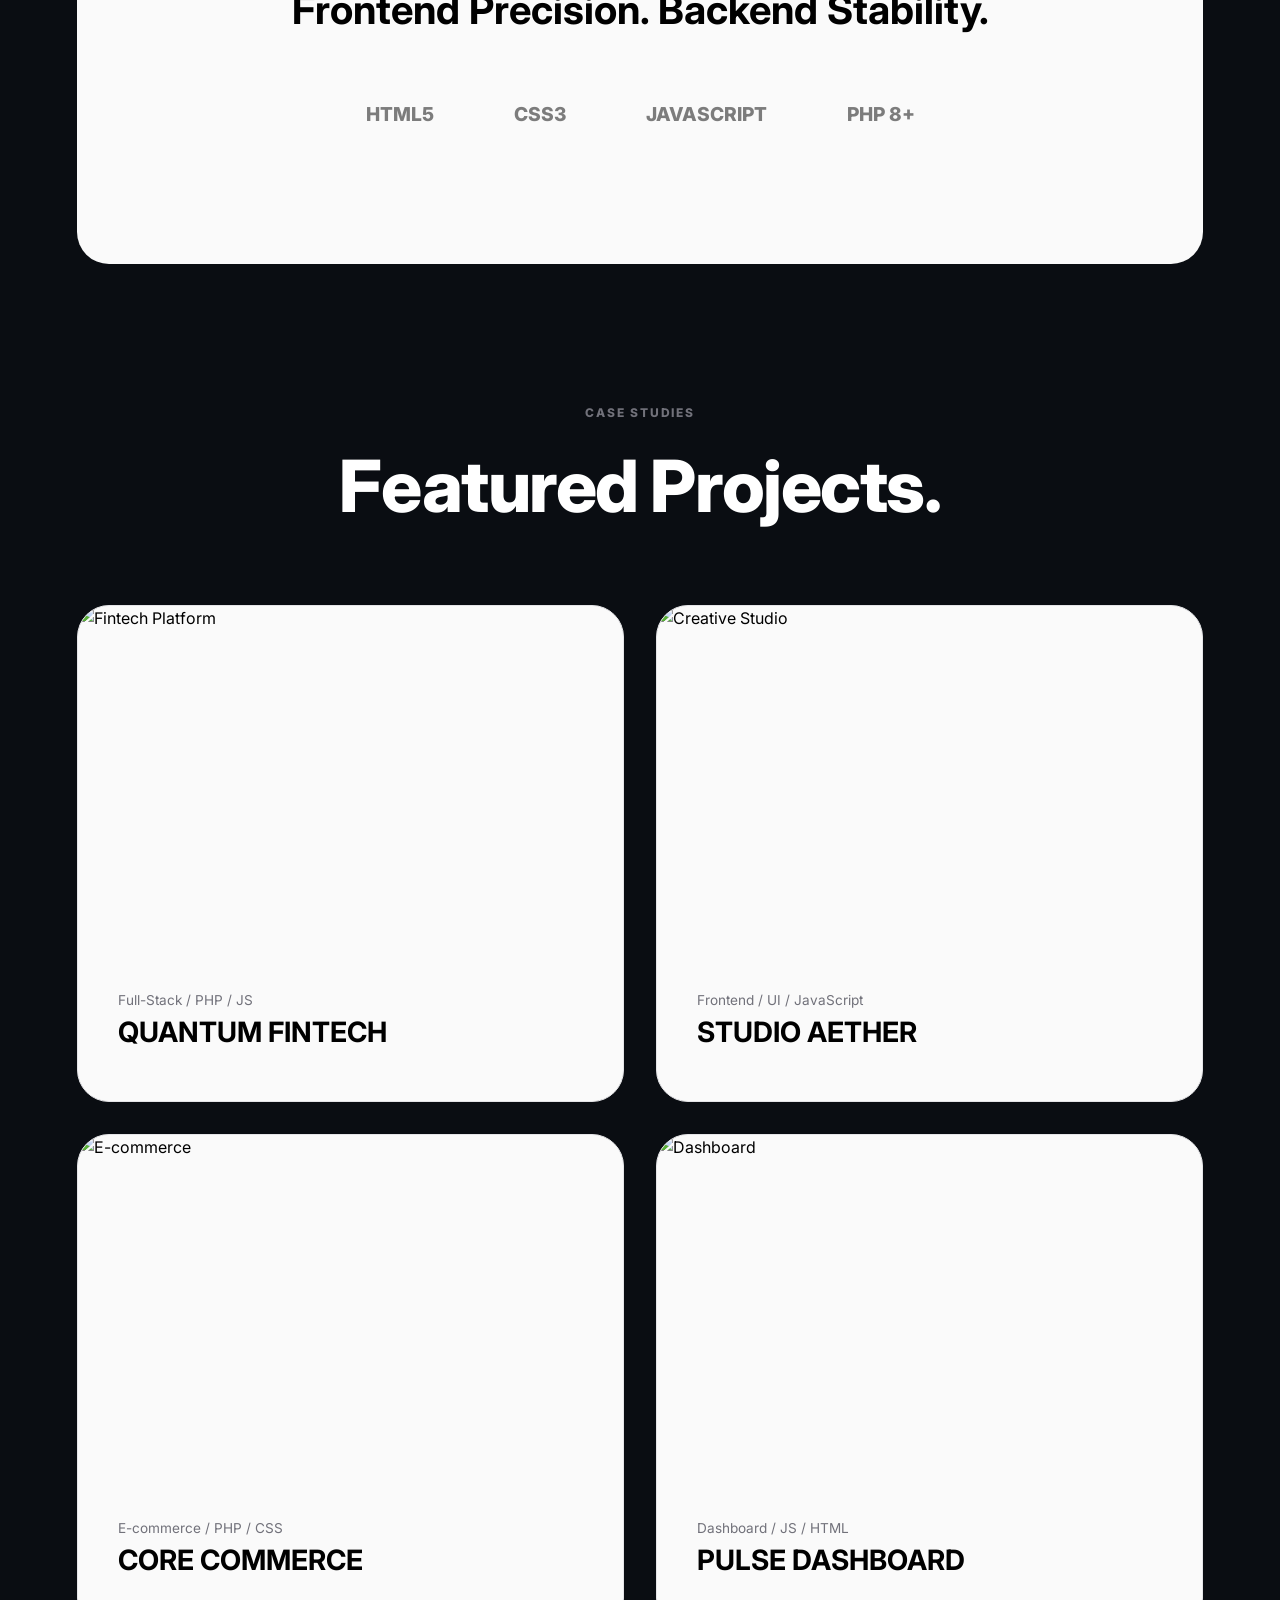
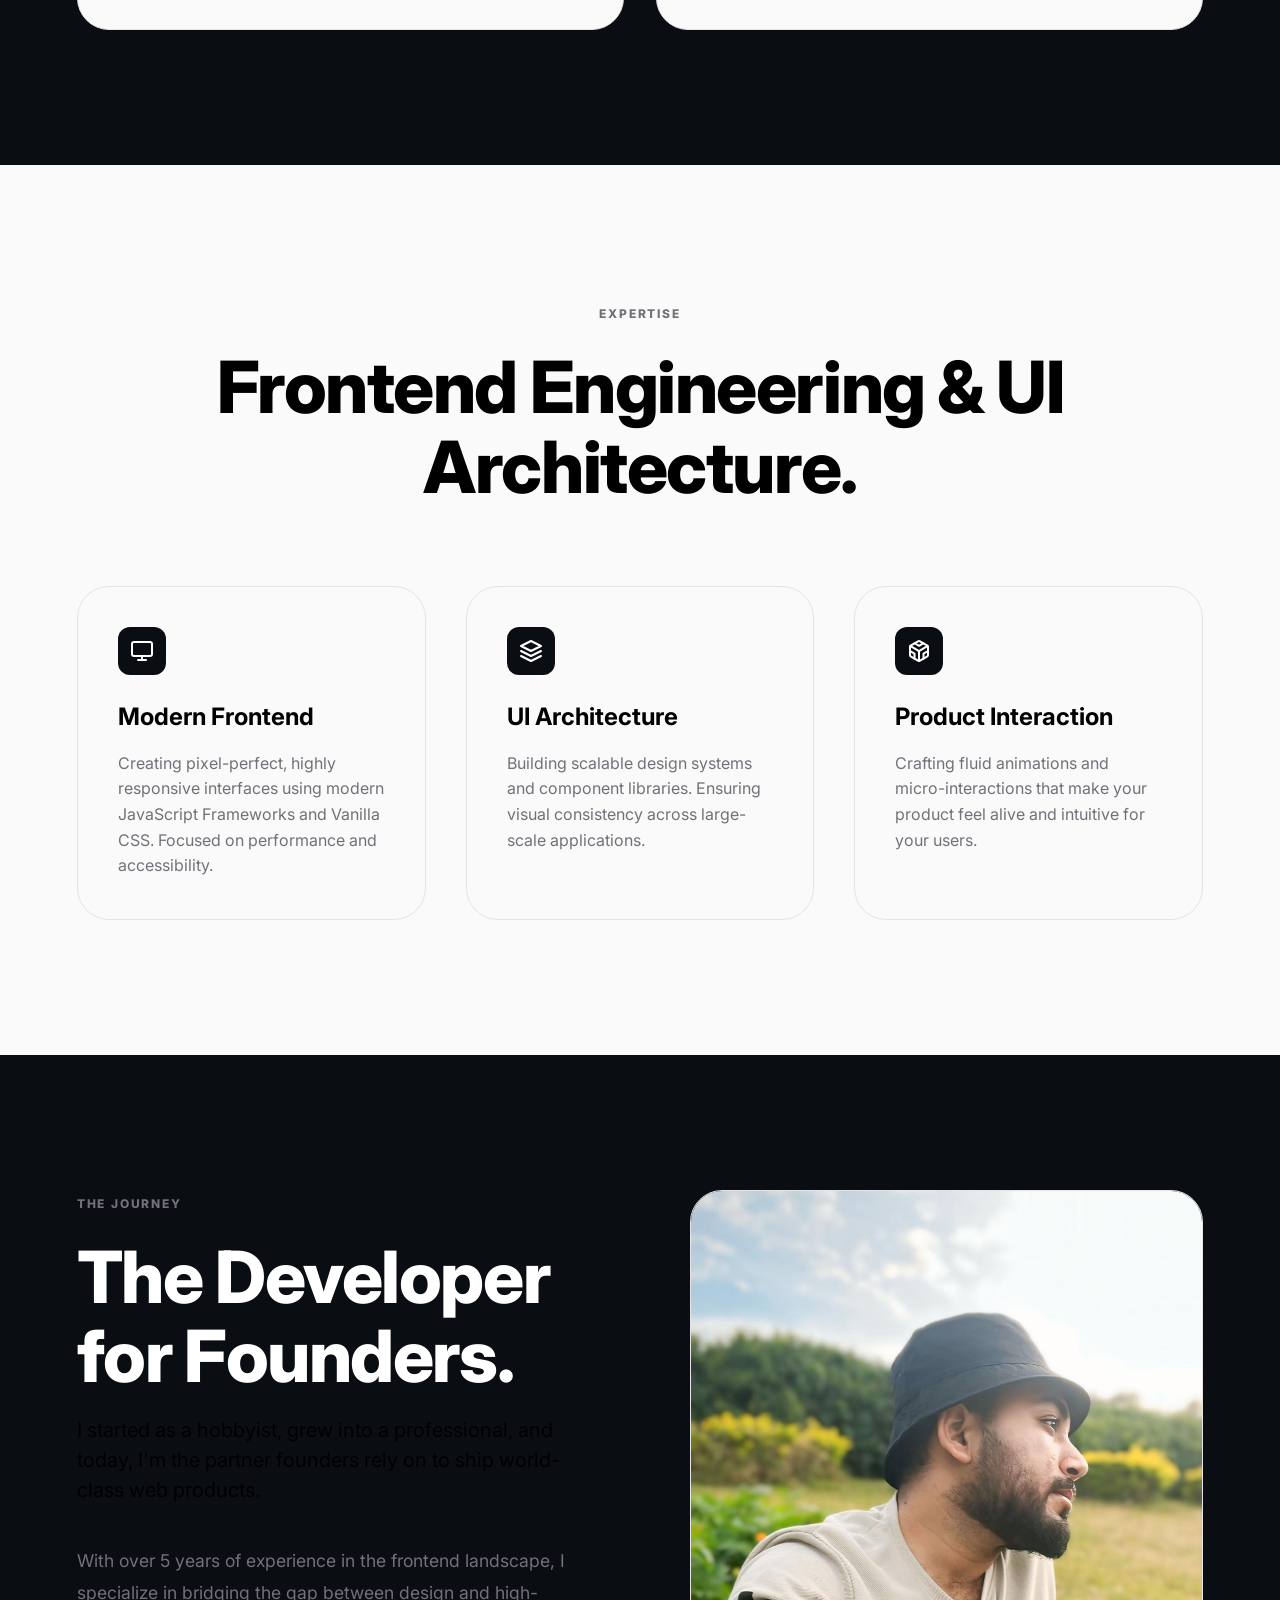
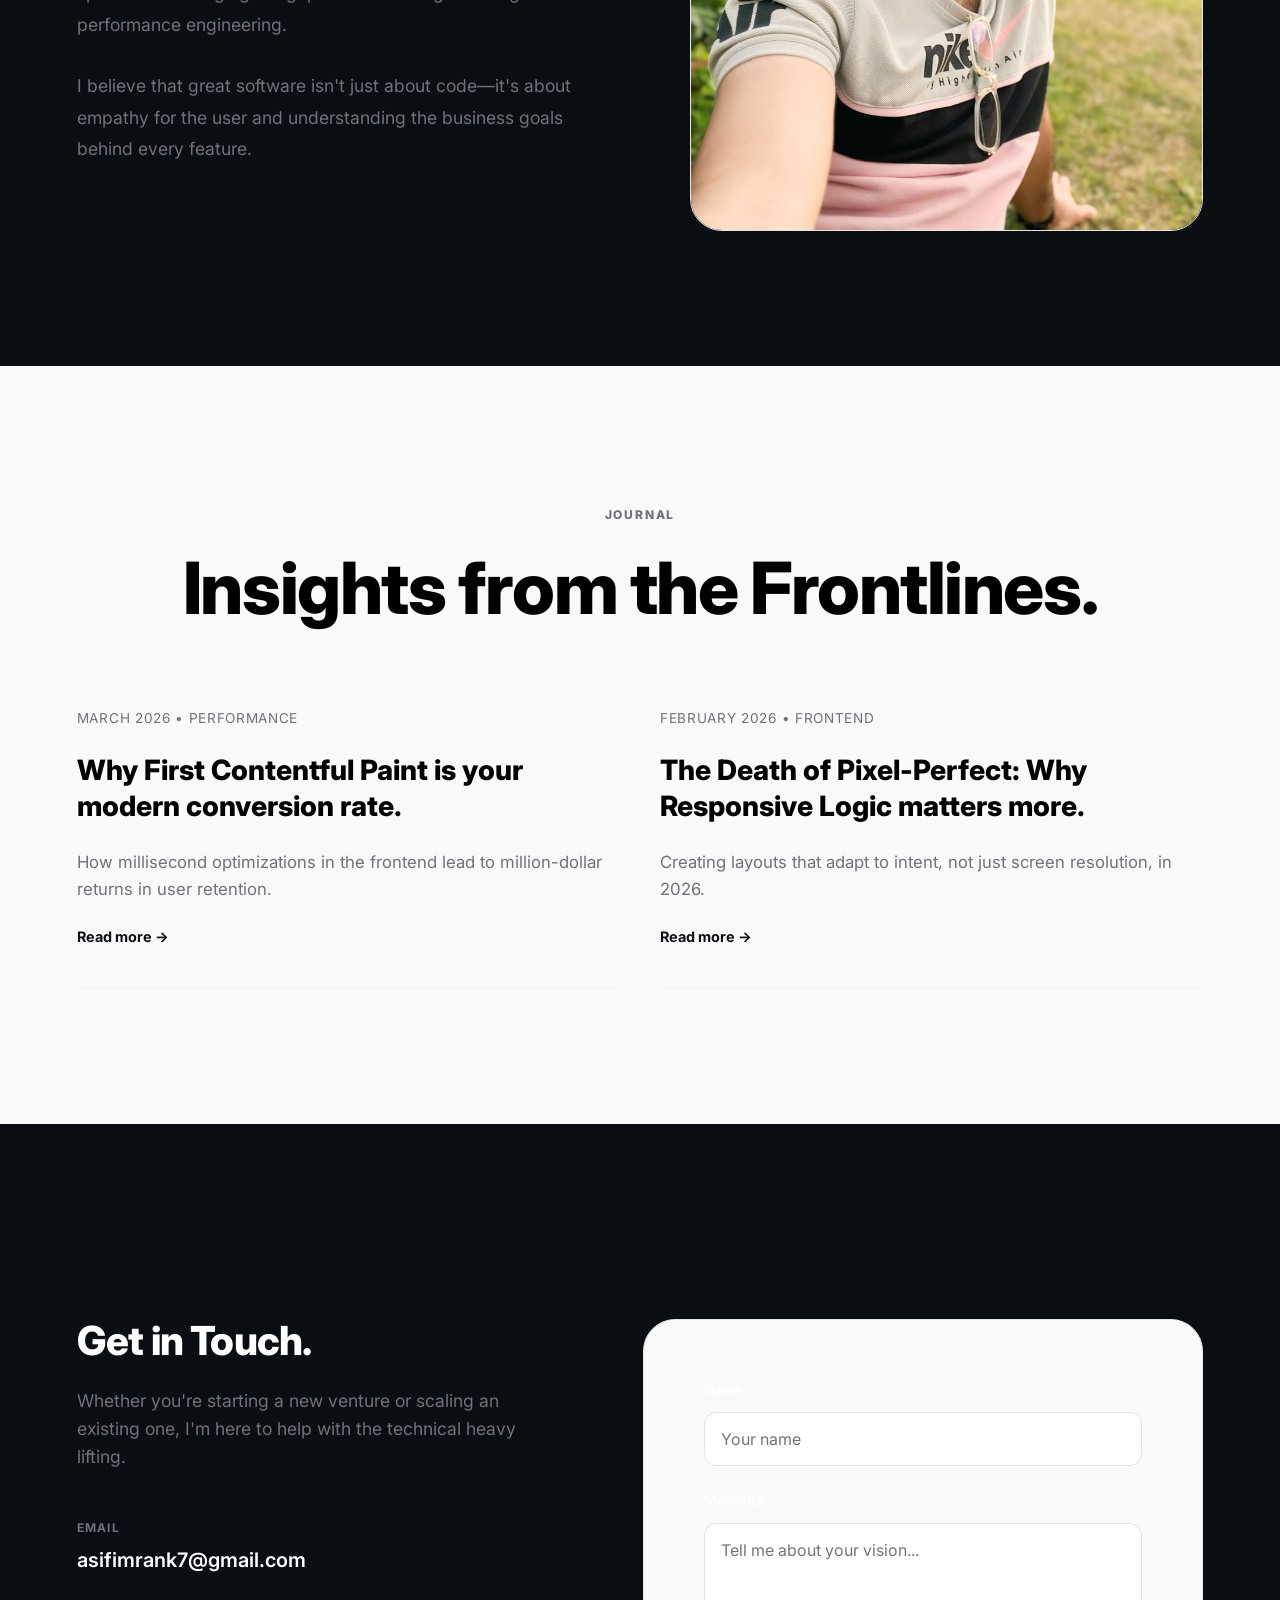
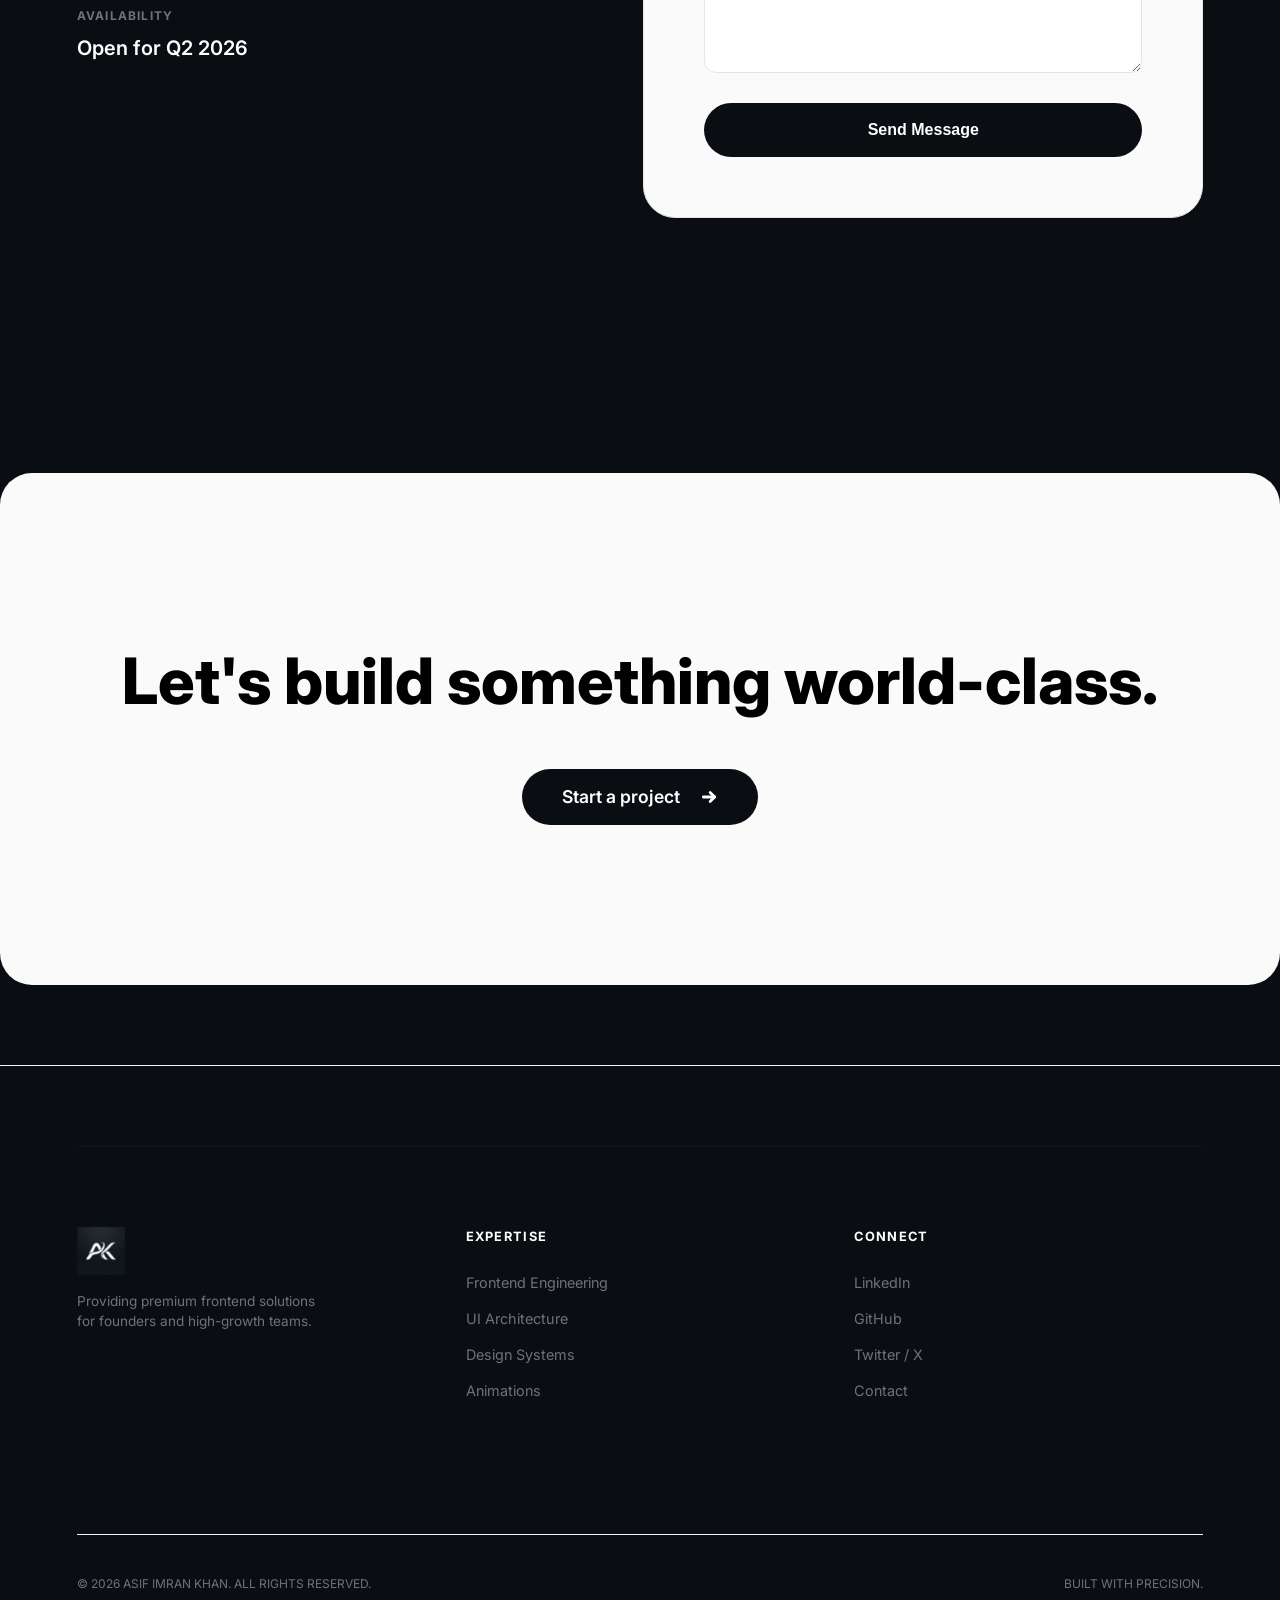
==== commit 4669cd23: "new" ====
--- a/index.html
+++ b/index.html
@@ -484,7 +484,7 @@
             <img
               src="Logo.png"
               alt="AIK Logo"
-              style="height: 48px; filter: invert(1)"
+              style="height: 48px; mix-blend-mode: screen"
             />
             <p
               style="
--- a/style.css
+++ b/style.css
@@ -68,7 +68,8 @@
 }
 
 header.header-scrolled {
-  opacity: 0.4; /* Transparent while scrolling */
+  /* Remove opacity: 0.4; it makes the links unreadable */
+  opacity: 1; 
 }
 
 /* Ensure header is visible when menu is open */
@@ -81,36 +82,28 @@
   width: 100%;
   max-width: 1400px;
   pointer-events: auto;
-  background: none;
-  backdrop-filter: blur(0px);
-  border: 1px solid transparent;
   border-radius: 100px;
   padding: 0;
   display: flex;
   align-items: center;
   justify-content: space-between;
   gap: clamp(16px, 3vw, 40px);
-  background: rgba(10, 13, 18, 0.2);
-  backdrop-filter: blur(60px);
+  background: rgba(10, 13, 18, 0.4);
+  backdrop-filter: blur(20px);
   border: 1px solid rgba(255, 255, 255, 0.08);
-  border-radius: 100px;
   height: 80px;
   padding: 8px 32px;
-  display: flex;
-  align-items: center;
-  justify-content: space-between;
-  gap: 40px;
   box-shadow: 0 10px 40px rgba(0, 0, 0, 0.15);
   transition: var(--smooth);
 }
 
 header.header-scrolled .nav-pill {
   max-width: fit-content;
-  background: rgba(10, 13, 18, 0.4); /* Slightly deeper on scroll */
-  backdrop-filter: blur(60px);
+  background: rgba(10, 13, 18, 0.85); /* More solid on scroll */
+  backdrop-filter: blur(20px);
   border: 1px solid rgba(255, 255, 255, 0.15);
   padding: 8px 8px 8px 32px;
-  height: 72px; /* Slight collapse on scroll for efficiency */
+  height: 72px; 
   justify-content: center;
   box-shadow: 0 20px 40px rgba(0, 0, 0, 0.4);
 }
@@ -128,7 +121,7 @@
   height: clamp(40px, 6vw, 54px);
   width: auto;
   transition: var(--smooth);
-  filter: drop-shadow(0 2px 8px rgba(0,0,0,0.3));
+  mix-blend-mode: screen; /* Removes black portions of the logo */
 }
 
 .nav-logo-link:hover .nav-logo-img {
@@ -263,7 +256,14 @@
 }
 
 /* ─── CONTRAST FIXES FOR LIGHT SECTIONS ─────────── */
-section:not(.hero), 
+/* Ensure section text is white by default on dark body, but black in light sections */
+section {
+  color: #fff;
+  scroll-margin-top: 100px; /* Space for the sticky nav */
+}
+
+/* Light background sections */
+section:nth-child(even),
 #about-page,
 .experience,
 .skills-container,
@@ -285,7 +285,7 @@
   justify-content: center;
   text-align: center;
   padding: 180px var(--container-padding) 100px;
-  background: linear-gradient(to bottom, rgba(0, 0, 0, 0.55), rgba(0, 0, 0, 0.45)), 
+  background: linear-gradient(to bottom, rgba(0, 0, 0, 0.7), rgba(0, 0, 0, 0.5)), 
               url("hero-bg.png");
   background-size: cover;
   background-position: center;
@@ -610,7 +610,10 @@
 }
 
 #preloader.loaded {
-  transform: translateY(-100%);
+  opacity: 0;
+  visibility: hidden;
+  pointer-events: none;
+  transform: scale(1.05); /* Slight zoom on exit */
 }
 
 .loader-content {
@@ -628,15 +631,23 @@
 
 .loader-logo {
   width: 200px;
+  max-width: 80vw;
   height: auto;
-  filter: invert(1);
-  margin-bottom: 32px;
+  margin-bottom: 24px;
+  mix-blend-mode: screen; /* Removes black portions */
+  animation: loaderPulse 2s ease-in-out infinite;
+}
+
+@keyframes loaderPulse {
+  0% { transform: scale(1); opacity: 0.8; }
+  50% { transform: scale(1.05); opacity: 1; }
+  100% { transform: scale(1); opacity: 0.8; }
 }
 
 .loader-bar-container {
-  width: 200px;
+  width: 160px;
   height: 2px;
-  background: rgba(255, 255, 255, 0.05);
+  background: rgba(255, 255, 255, 0.1);
   border-radius: 100px;
   overflow: hidden;
   position: relative;
@@ -655,11 +666,12 @@
 }
 
 .loader-percentage {
-  font-size: 0.85rem;
-  font-weight: 600;
-  color: #fff;
-  letter-spacing: 0.1em;
-  font-family: monospace;
+  font-size: 0.75rem;
+  font-weight: 500;
+  color: rgba(255, 255, 255, 0.5);
+  letter-spacing: 0.2em;
+  font-family: "Inter", sans-serif;
+  text-transform: uppercase;
 }
 
 /* ─── SERVICES DETAIL ───────────────────────────── */
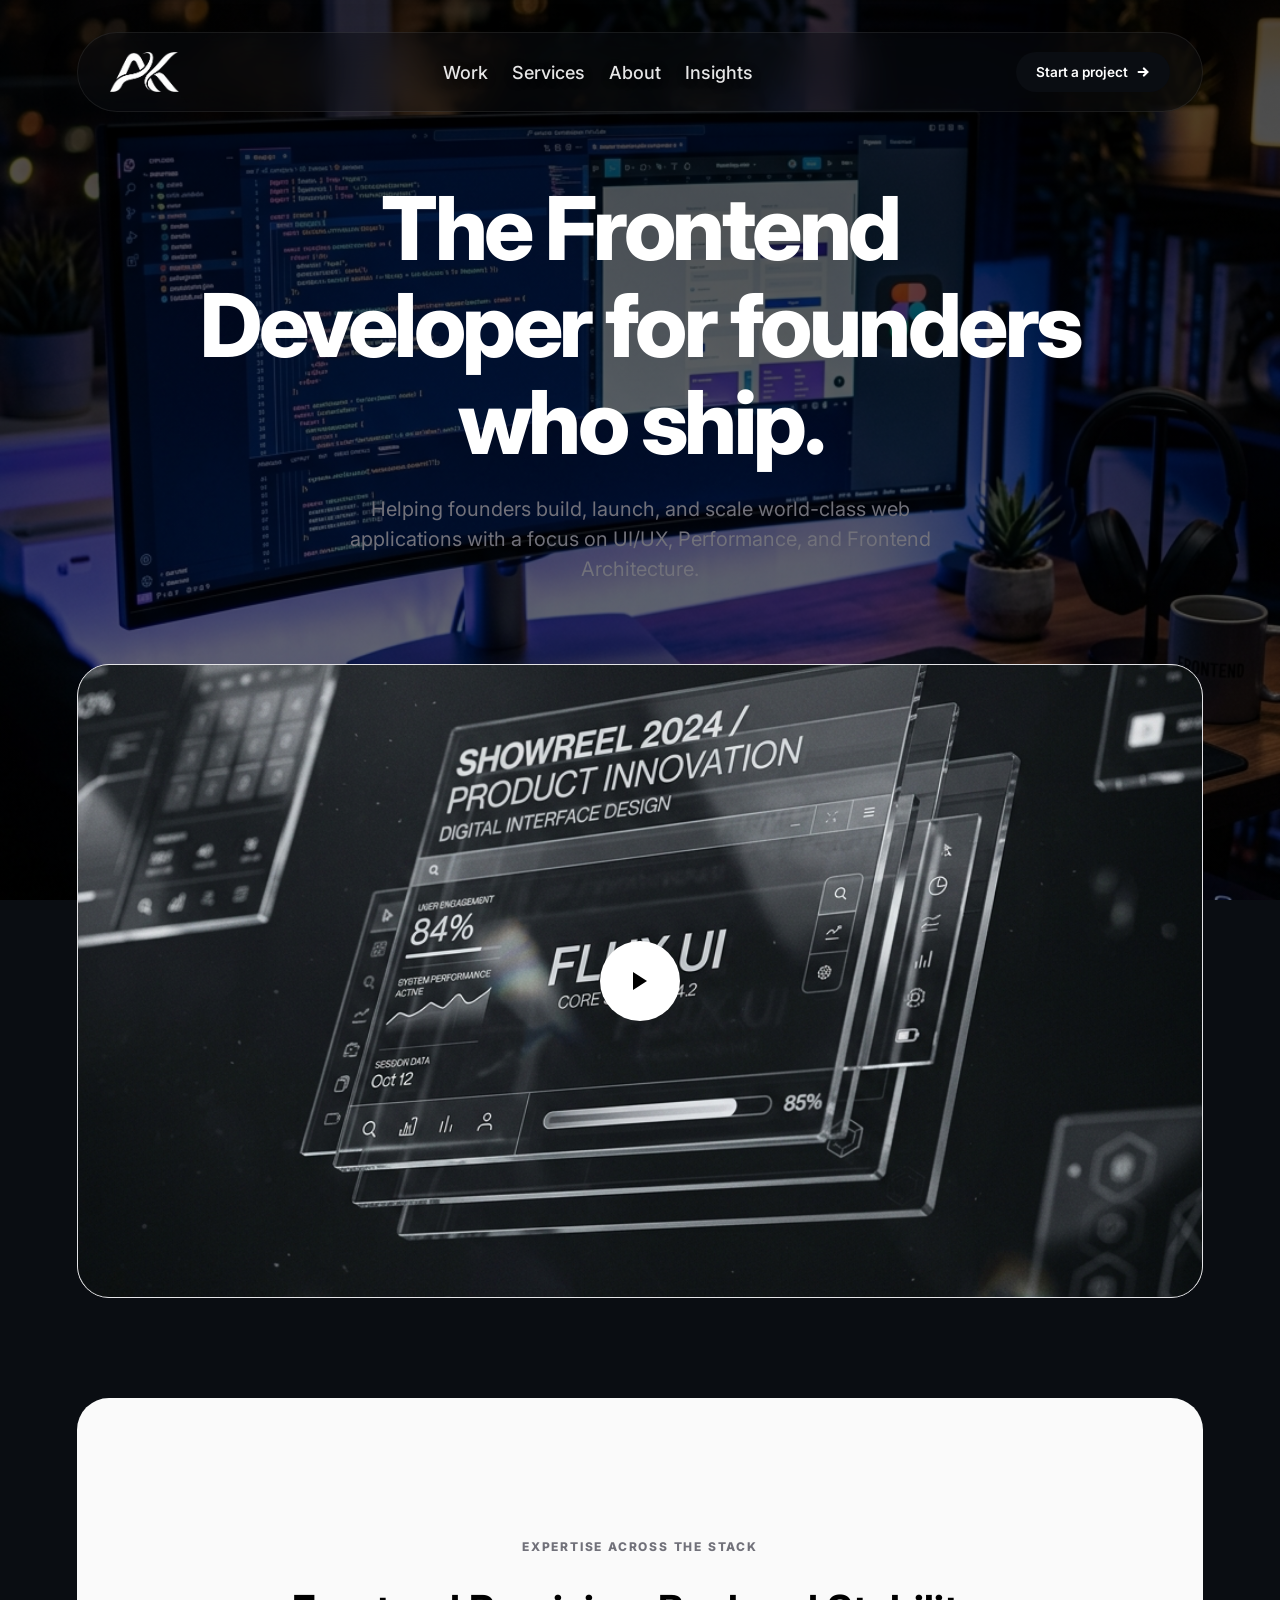
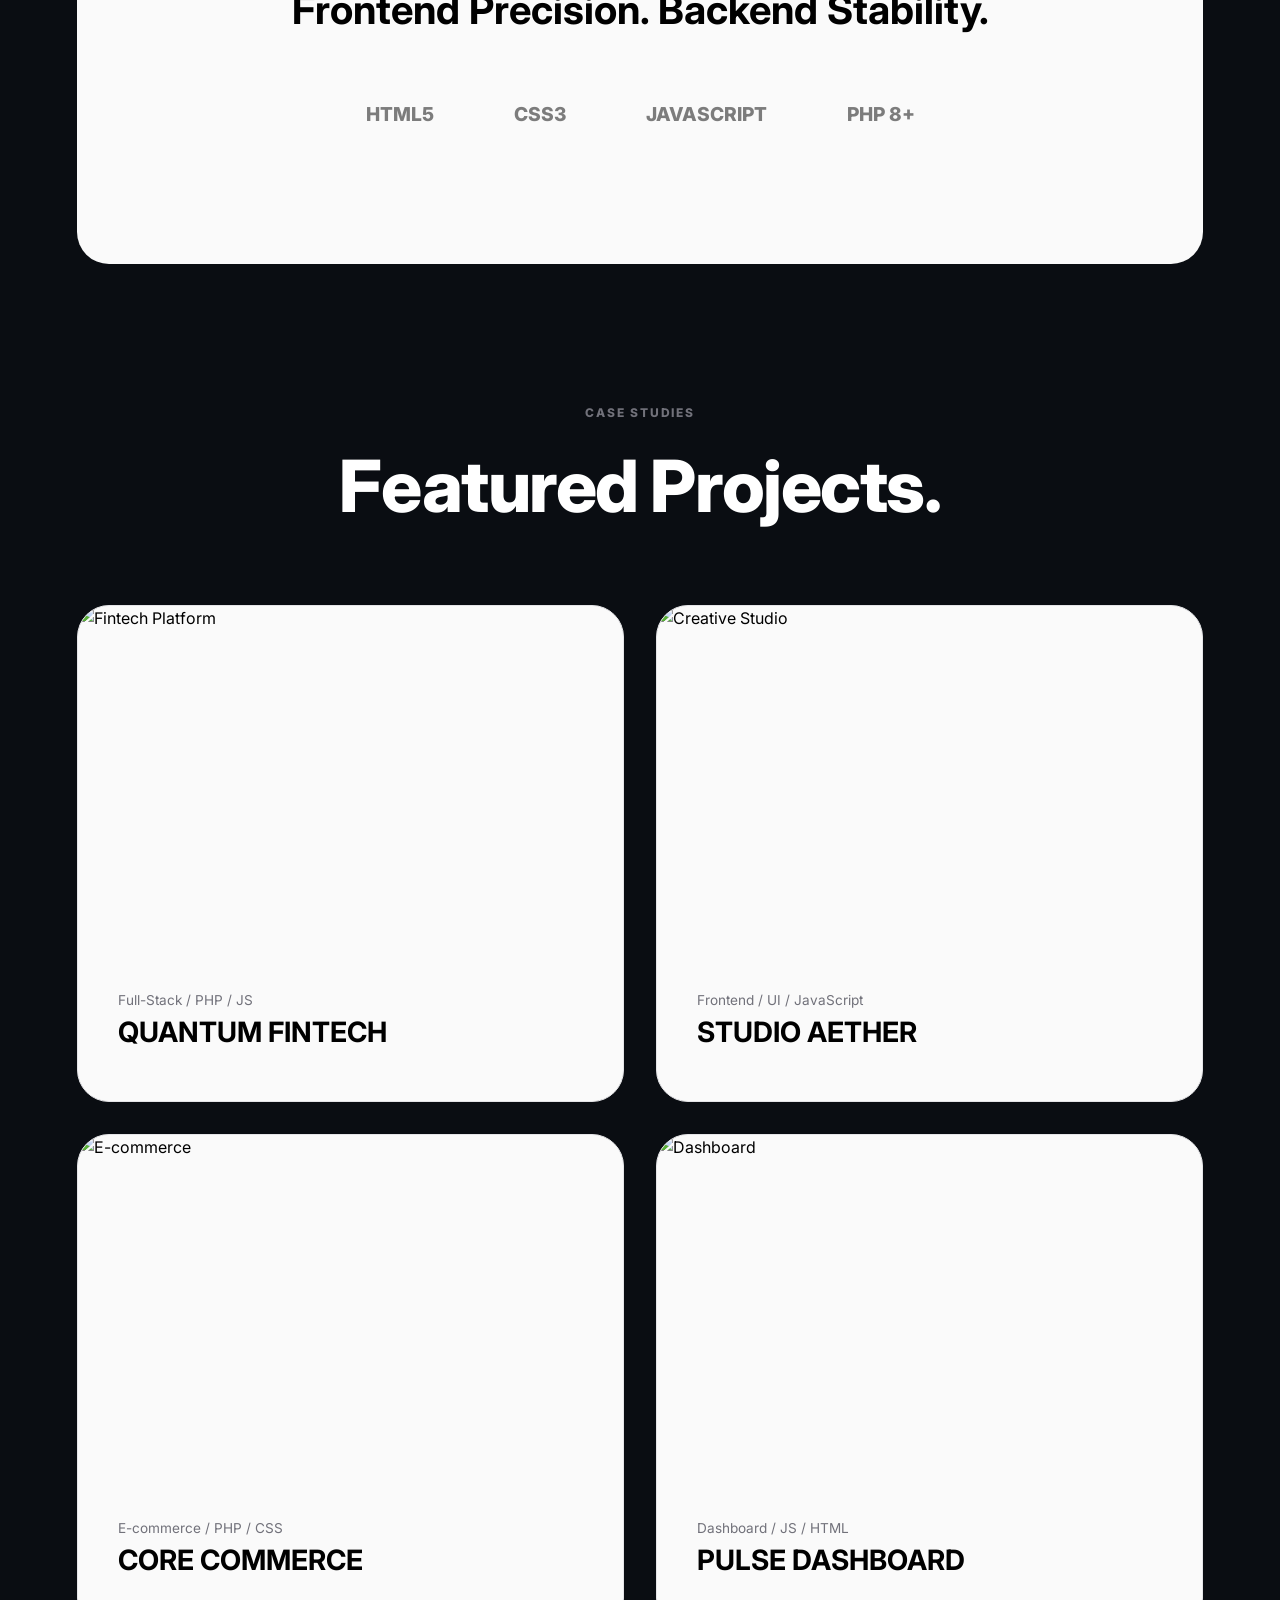
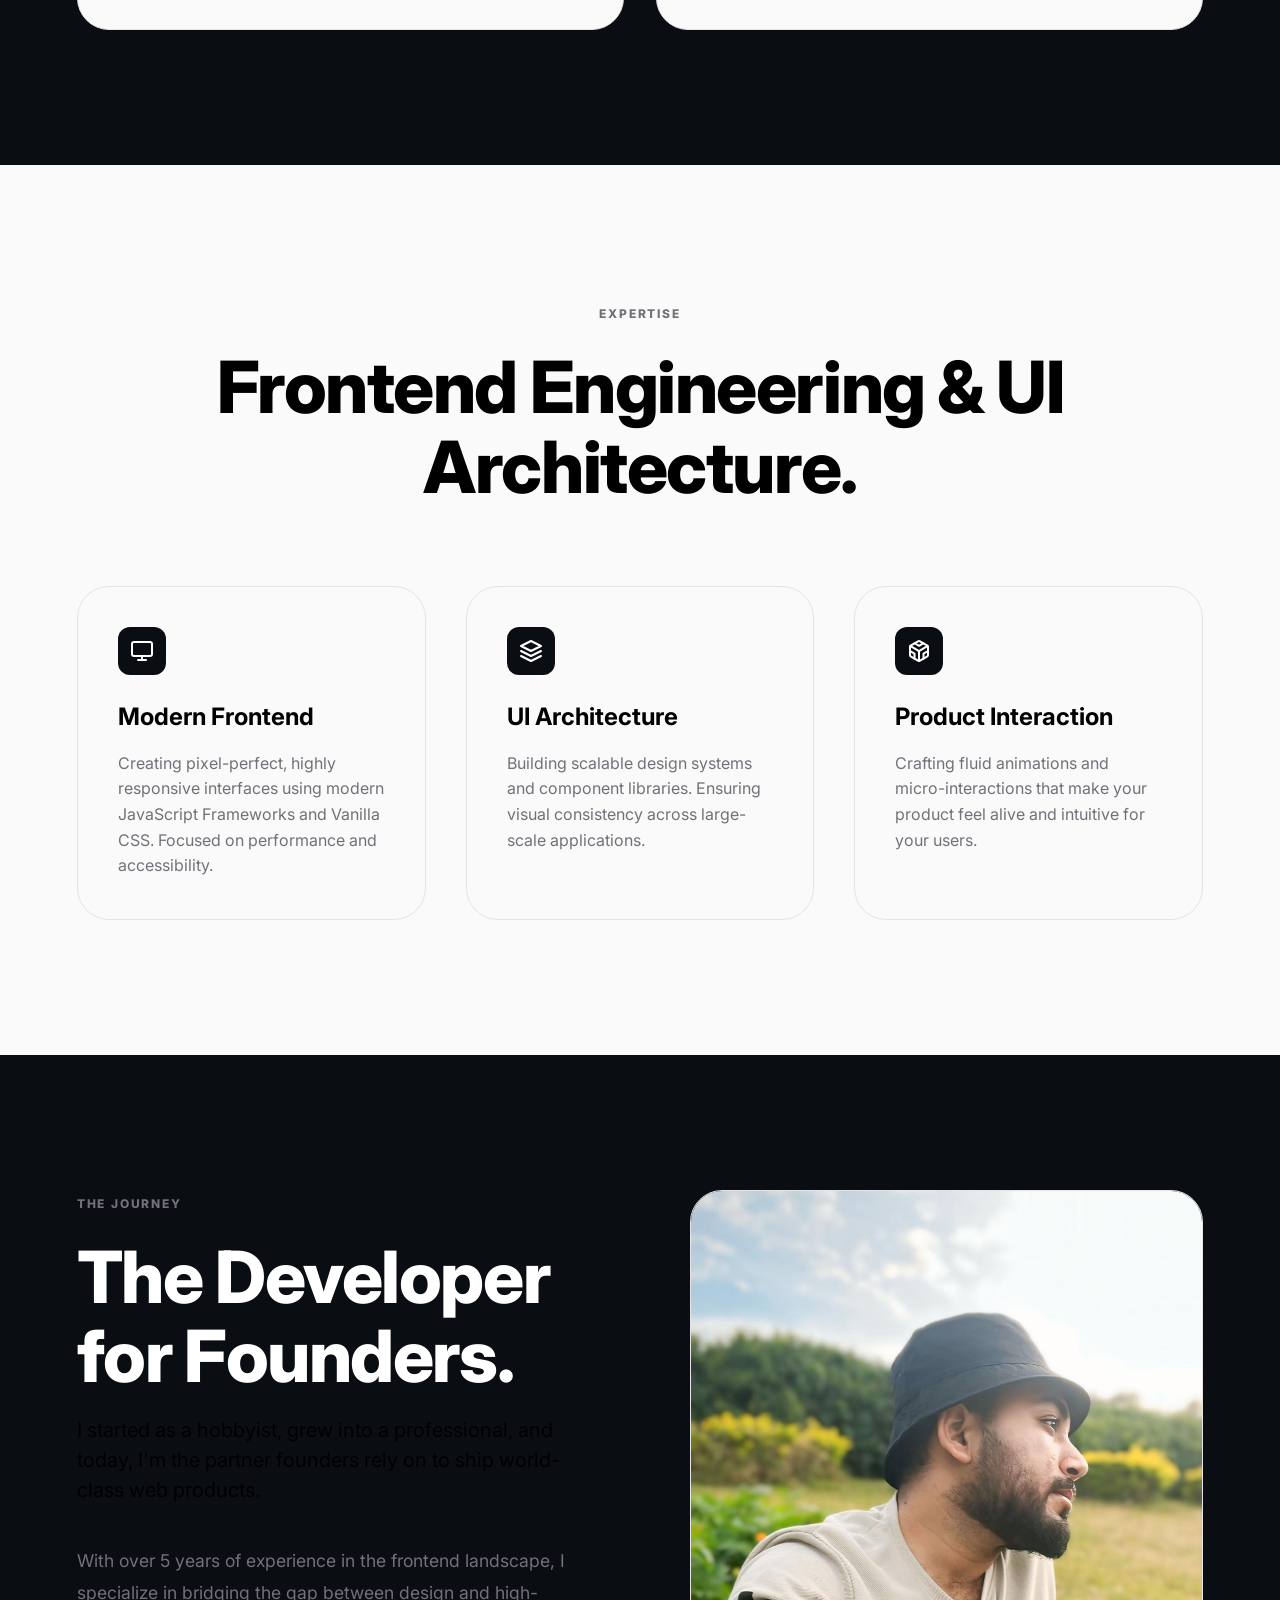
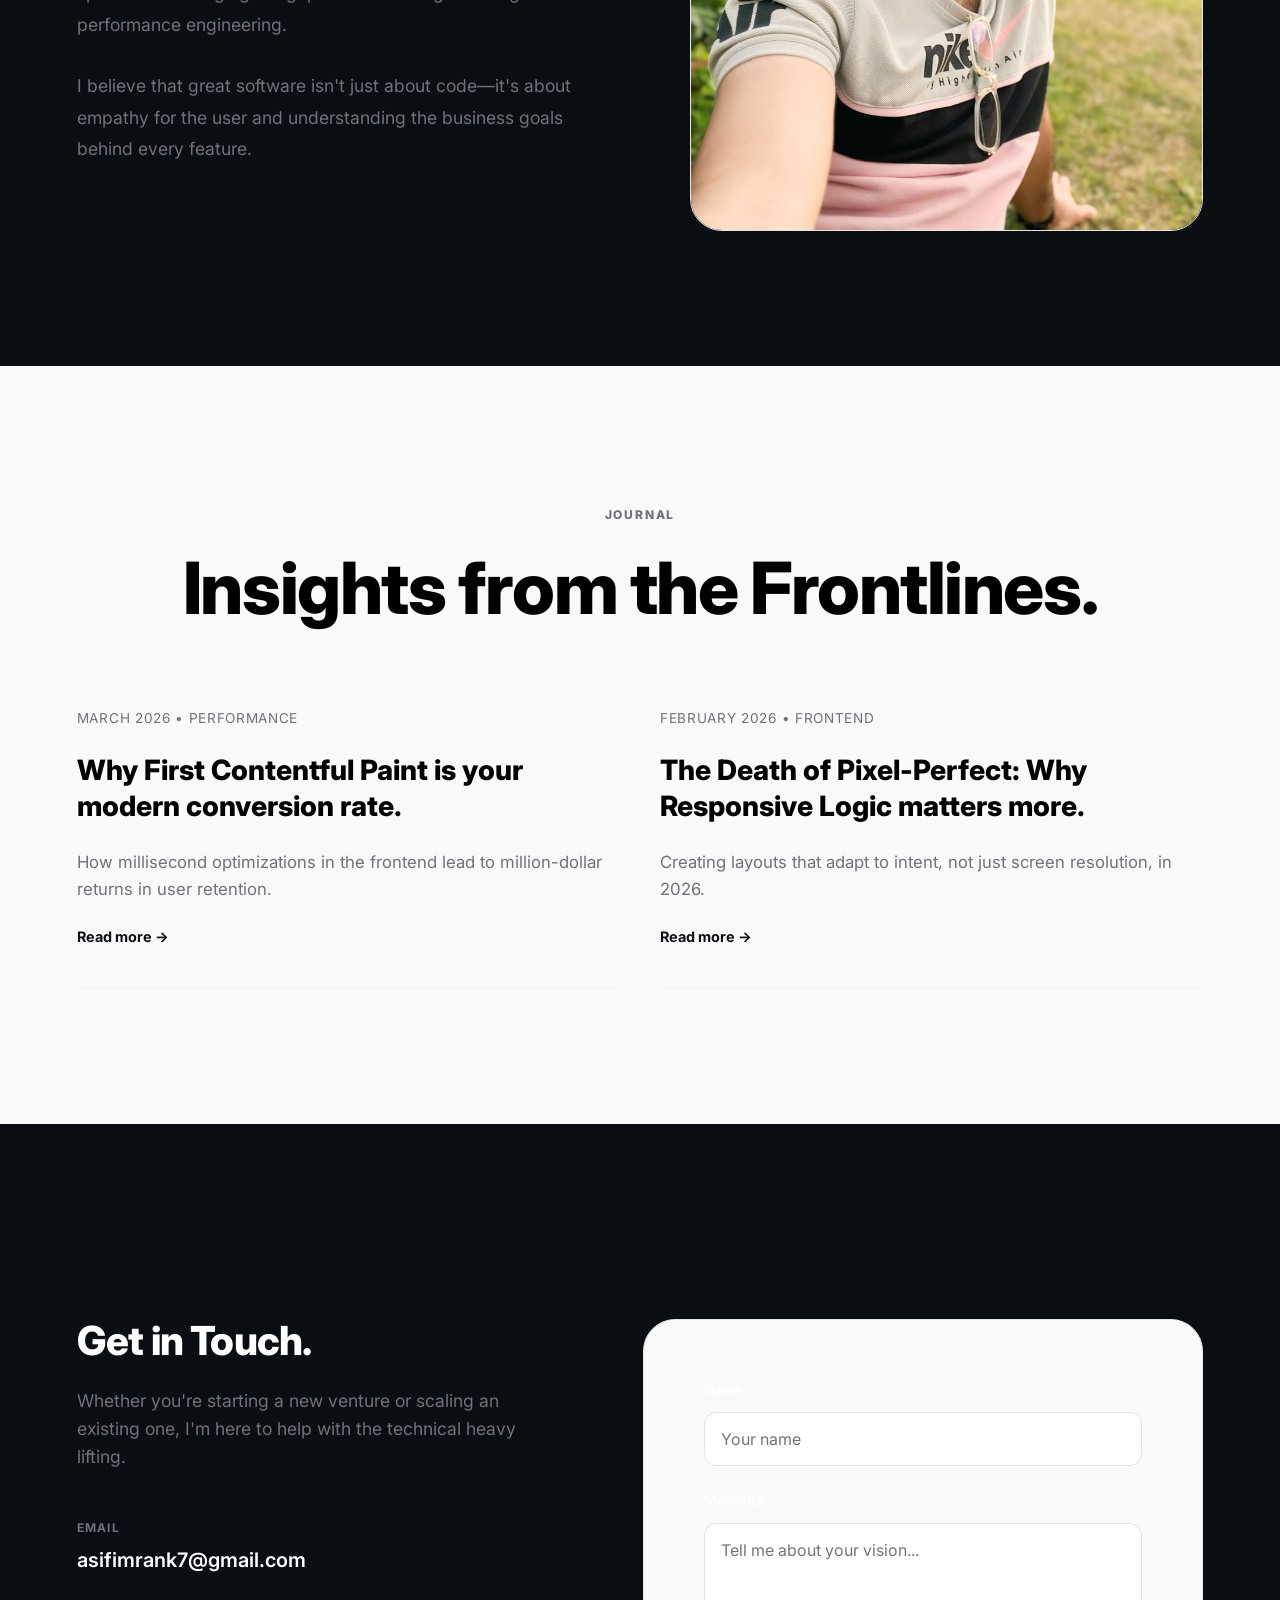
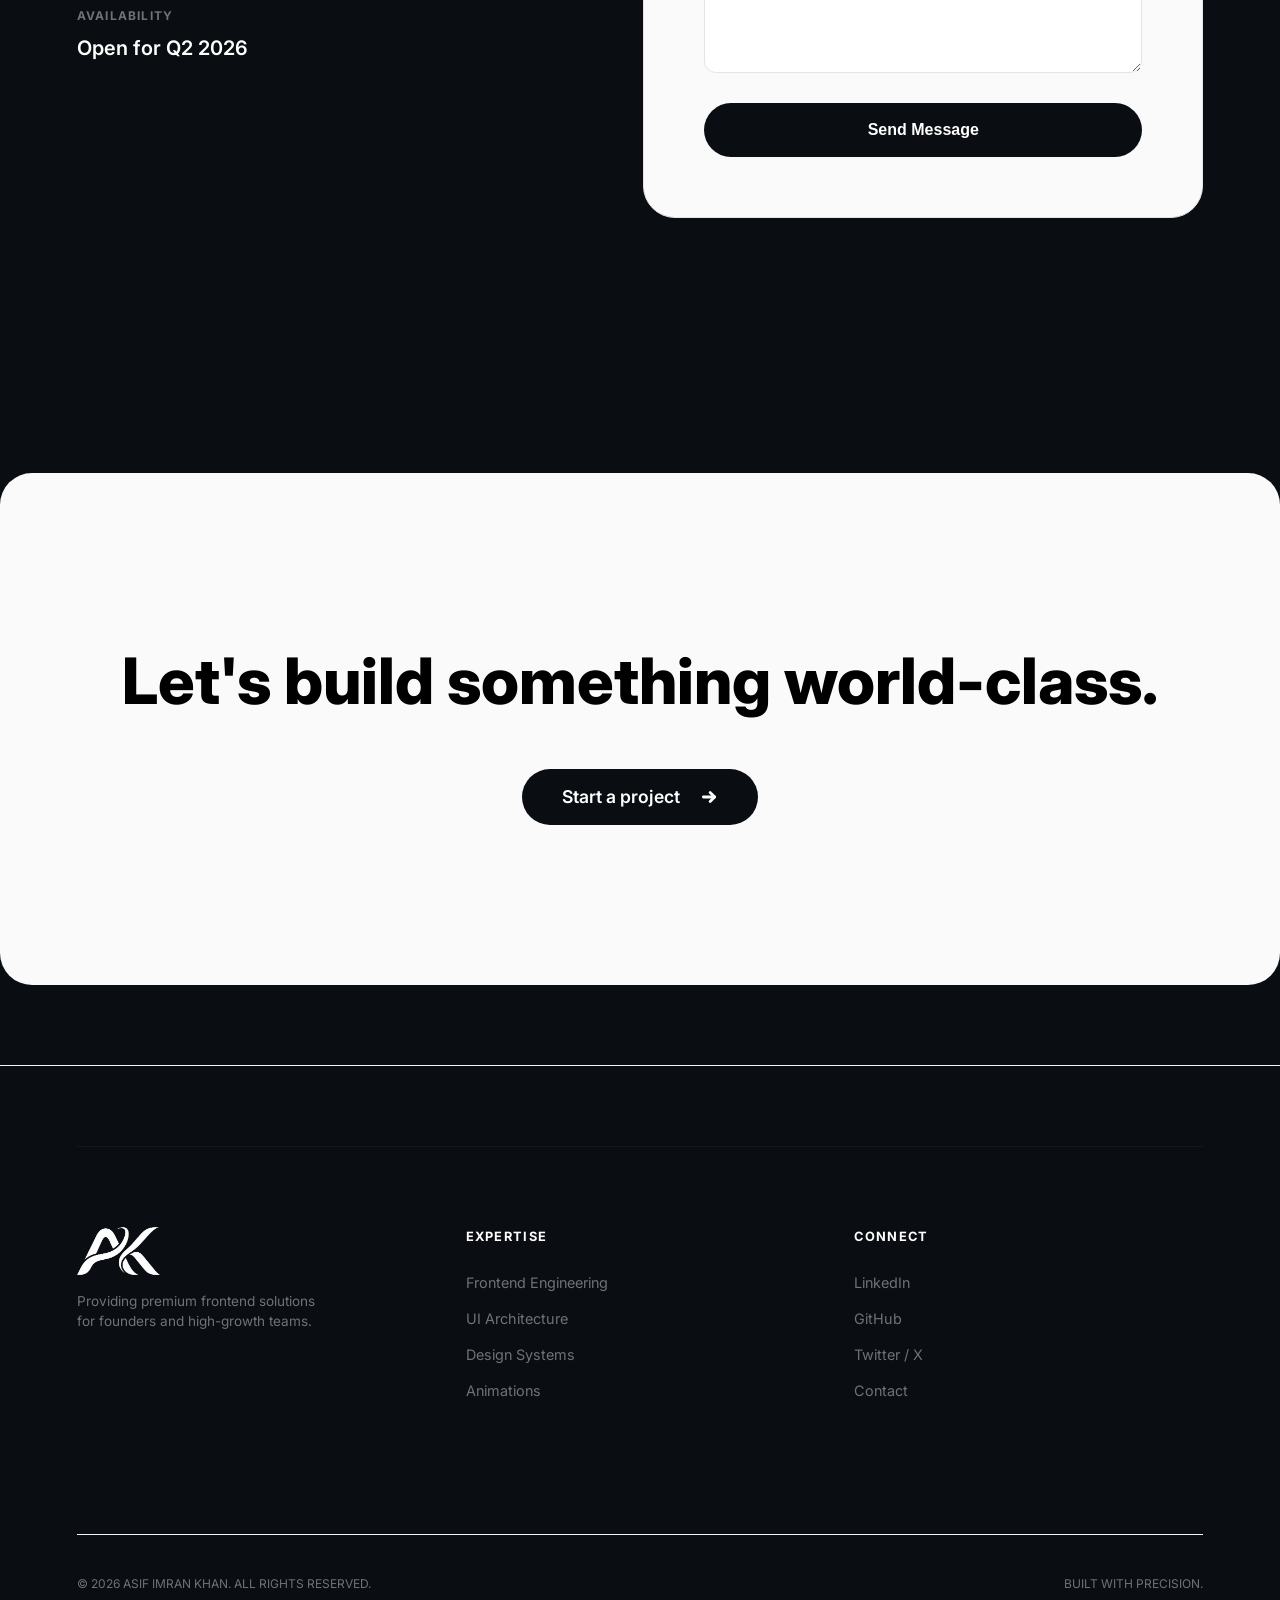
==== commit be906089: "new" ====
--- a/index.html
+++ b/index.html
@@ -454,9 +454,29 @@
       <!-- FOOTER CTA -->
       <section class="footer-cta reveal">
         <h2 class="footer-cta-title">Let's build something world-class.</h2>
-        <a href="#contact" class="nav-cta" style="display: inline-flex; margin: 0 auto; height: 56px; padding: 0 40px; font-size: 1.1rem;">
+        <a
+          href="#contact"
+          class="nav-cta"
+          style="
+            display: inline-flex;
+            margin: 0 auto;
+            height: 56px;
+            padding: 0 40px;
+            font-size: 1.1rem;
+          "
+        >
           Start a project
-          <svg width="18" height="18" viewBox="0 0 16 16" fill="none" stroke="currentColor" stroke-width="2.5" stroke-linecap="round" stroke-linejoin="round" style="margin-left: 12px;">
+          <svg
+            width="18"
+            height="18"
+            viewBox="0 0 16 16"
+            fill="none"
+            stroke="currentColor"
+            stroke-width="2.5"
+            stroke-linecap="round"
+            stroke-linejoin="round"
+            style="margin-left: 12px"
+          >
             <line x1="3" y1="8" x2="13" y2="8"></line>
             <polyline points="9 4 13 8 9 12"></polyline>
           </svg>
--- a/style.css
+++ b/style.css
@@ -69,7 +69,7 @@
 
 header.header-scrolled {
   /* Remove opacity: 0.4; it makes the links unreadable */
-  opacity: 1; 
+  opacity: 1;
 }
 
 /* Ensure header is visible when menu is open */
@@ -98,13 +98,12 @@
 }
 
 header.header-scrolled .nav-pill {
-  max-width: fit-content;
-  background: rgba(10, 13, 18, 0.85); /* More solid on scroll */
+  max-width: 750px;
+  background: rgba(10, 13, 18, 0.85);
   backdrop-filter: blur(20px);
   border: 1px solid rgba(255, 255, 255, 0.15);
   padding: 8px 8px 8px 32px;
-  height: 72px; 
-  justify-content: center;
+  height: 72px;
   box-shadow: 0 20px 40px rgba(0, 0, 0, 0.4);
 }
 
@@ -118,10 +117,9 @@
 }
 
 .nav-logo-img {
-  height: clamp(40px, 6vw, 54px);
+  height: clamp(35px, 6vw, 40px);
   width: auto;
   transition: var(--smooth);
-  mix-blend-mode: screen; /* Removes black portions of the logo */
 }
 
 .nav-logo-link:hover .nav-logo-img {
@@ -140,7 +138,7 @@
   font-size: 1.125rem; /* 18px text upgrade */
   font-weight: 500;
   transition: var(--smooth);
-  text-shadow: 0 2px 10px rgba(0,0,0,0.4);
+  text-shadow: 0 2px 10px rgba(0, 0, 0, 0.4);
 }
 
 .nav-links a:hover,
@@ -188,9 +186,15 @@
   transition: var(--smooth);
 }
 
-.nav-toggle.active span:nth-child(1) { transform: translateY(7px) rotate(45deg); }
-.nav-toggle.active span:nth-child(2) { opacity: 0; }
-.nav-toggle.active span:nth-child(3) { transform: translateY(-7px) rotate(-45deg); }
+.nav-toggle.active span:nth-child(1) {
+  transform: translateY(7px) rotate(45deg);
+}
+.nav-toggle.active span:nth-child(2) {
+  opacity: 0;
+}
+.nav-toggle.active span:nth-child(3) {
+  transform: translateY(-7px) rotate(-45deg);
+}
 
 /* --- MOBILE MENU OVERLAY --- */
 .mobile-menu-overlay {
@@ -285,8 +289,9 @@
   justify-content: center;
   text-align: center;
   padding: 180px var(--container-padding) 100px;
-  background: linear-gradient(to bottom, rgba(0, 0, 0, 0.7), rgba(0, 0, 0, 0.5)), 
-              url("hero-bg.png");
+  background:
+    linear-gradient(to bottom, rgba(0, 0, 0, 0.7), rgba(0, 0, 0, 0.5)),
+    url("hero-bg.png");
   background-size: cover;
   background-position: center;
   background-attachment: fixed;
@@ -433,8 +438,9 @@
 
 /* ─── FOOTER CTA ──────────────────────────────────── */
 .footer-cta {
-  background: linear-gradient(rgba(0, 0, 0, 0.55), rgba(0, 0, 0, 0.55)), 
-              url("footer-bg.png");
+  background:
+    linear-gradient(rgba(0, 0, 0, 0.55), rgba(0, 0, 0, 0.55)),
+    url("footer-bg.png");
   background-size: cover;
   background-position: center;
   color: #fff;
@@ -597,8 +603,9 @@
   left: 0;
   width: 100%;
   height: 100%;
-  background: linear-gradient(rgba(18, 18, 18, 1), rgba(10, 10, 10, 1)),
-              url("hero-bg.png");
+  background:
+    linear-gradient(rgba(18, 18, 18, 1), rgba(10, 10, 10, 1)),
+    url("hero-bg.png");
   background-size: cover;
   background-position: center;
   background-blend-mode: multiply; /* Creates a rich dark tech texture instead of black */
@@ -625,8 +632,14 @@
 }
 
 @keyframes loaderFadeUp {
-  0% { opacity: 0; transform: translateY(20px); }
-  100% { opacity: 1; transform: translateY(0); }
+  0% {
+    opacity: 0;
+    transform: translateY(20px);
+  }
+  100% {
+    opacity: 1;
+    transform: translateY(0);
+  }
 }
 
 .loader-logo {
@@ -639,9 +652,18 @@
 }
 
 @keyframes loaderPulse {
-  0% { transform: scale(1); opacity: 0.8; }
-  50% { transform: scale(1.05); opacity: 1; }
-  100% { transform: scale(1); opacity: 0.8; }
+  0% {
+    transform: scale(1);
+    opacity: 0.8;
+  }
+  50% {
+    transform: scale(1.05);
+    opacity: 1;
+  }
+  100% {
+    transform: scale(1);
+    opacity: 0.8;
+  }
 }
 
 .loader-bar-container {
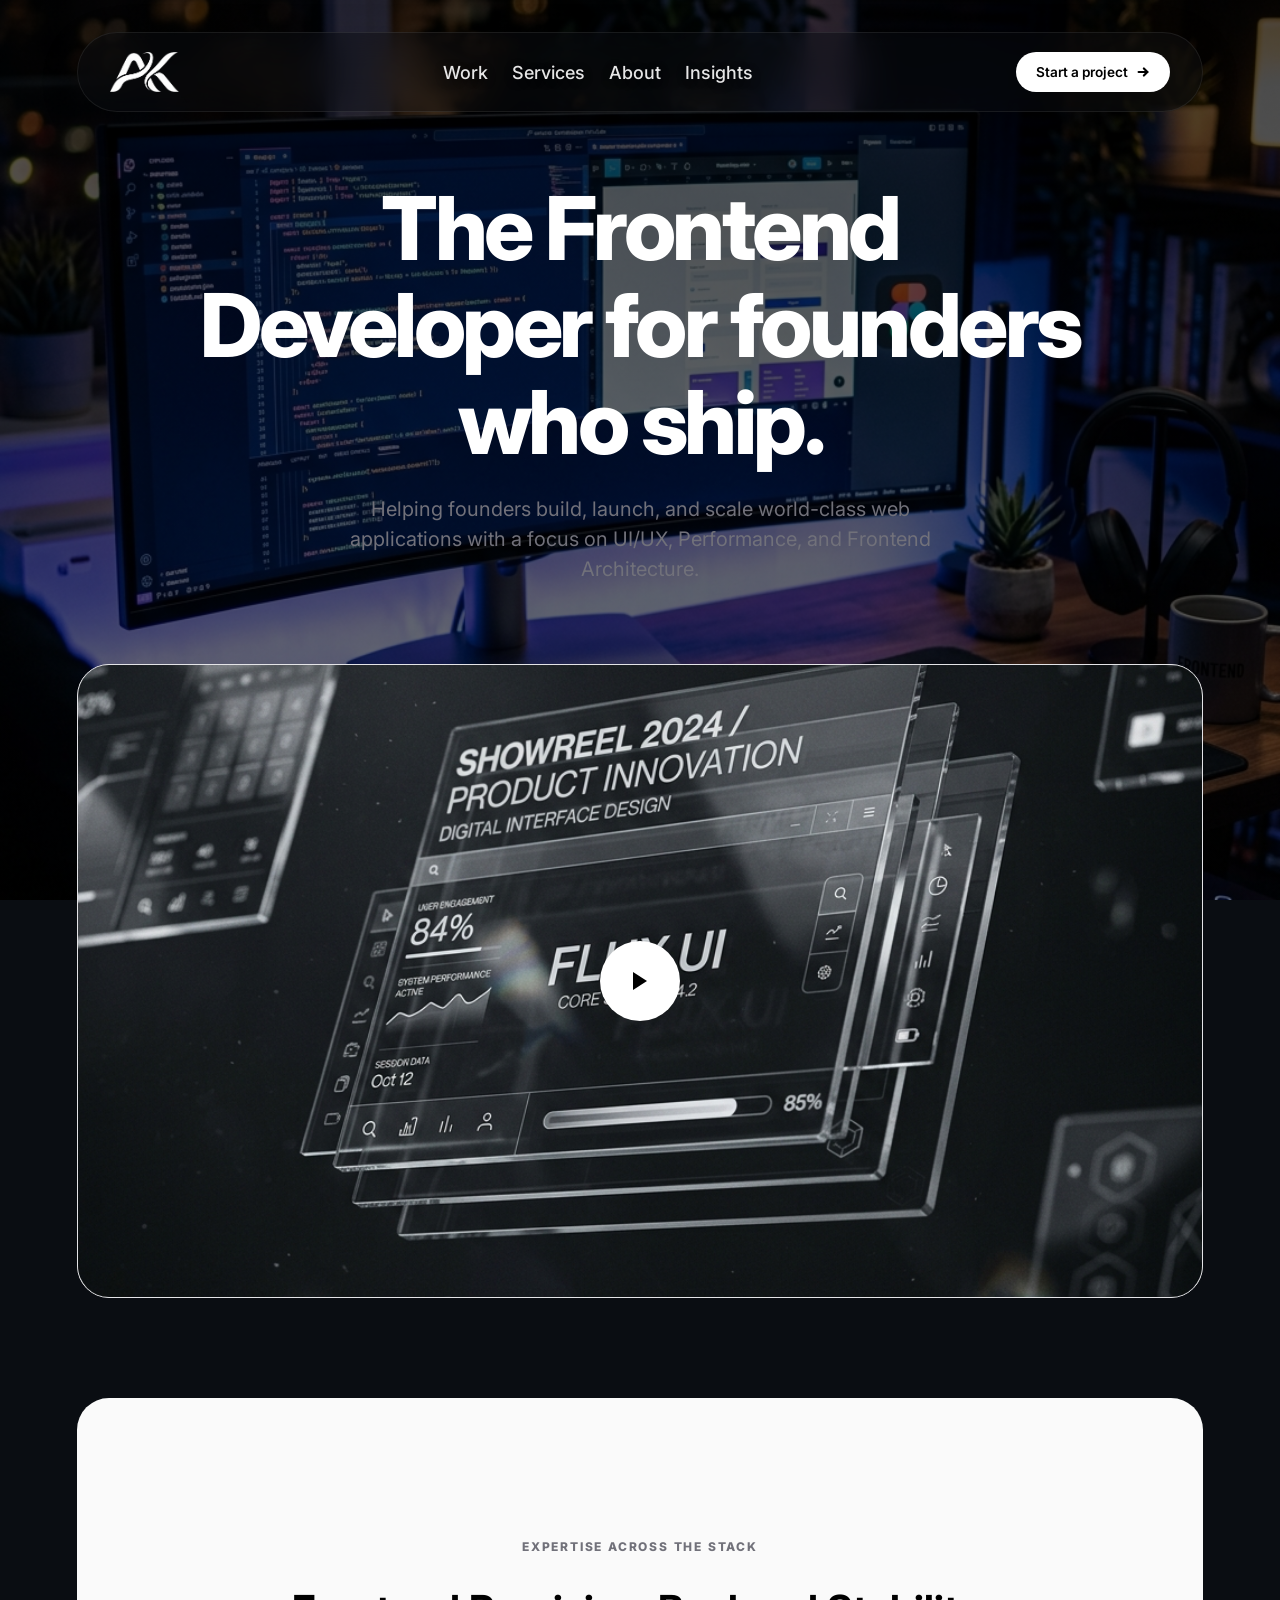
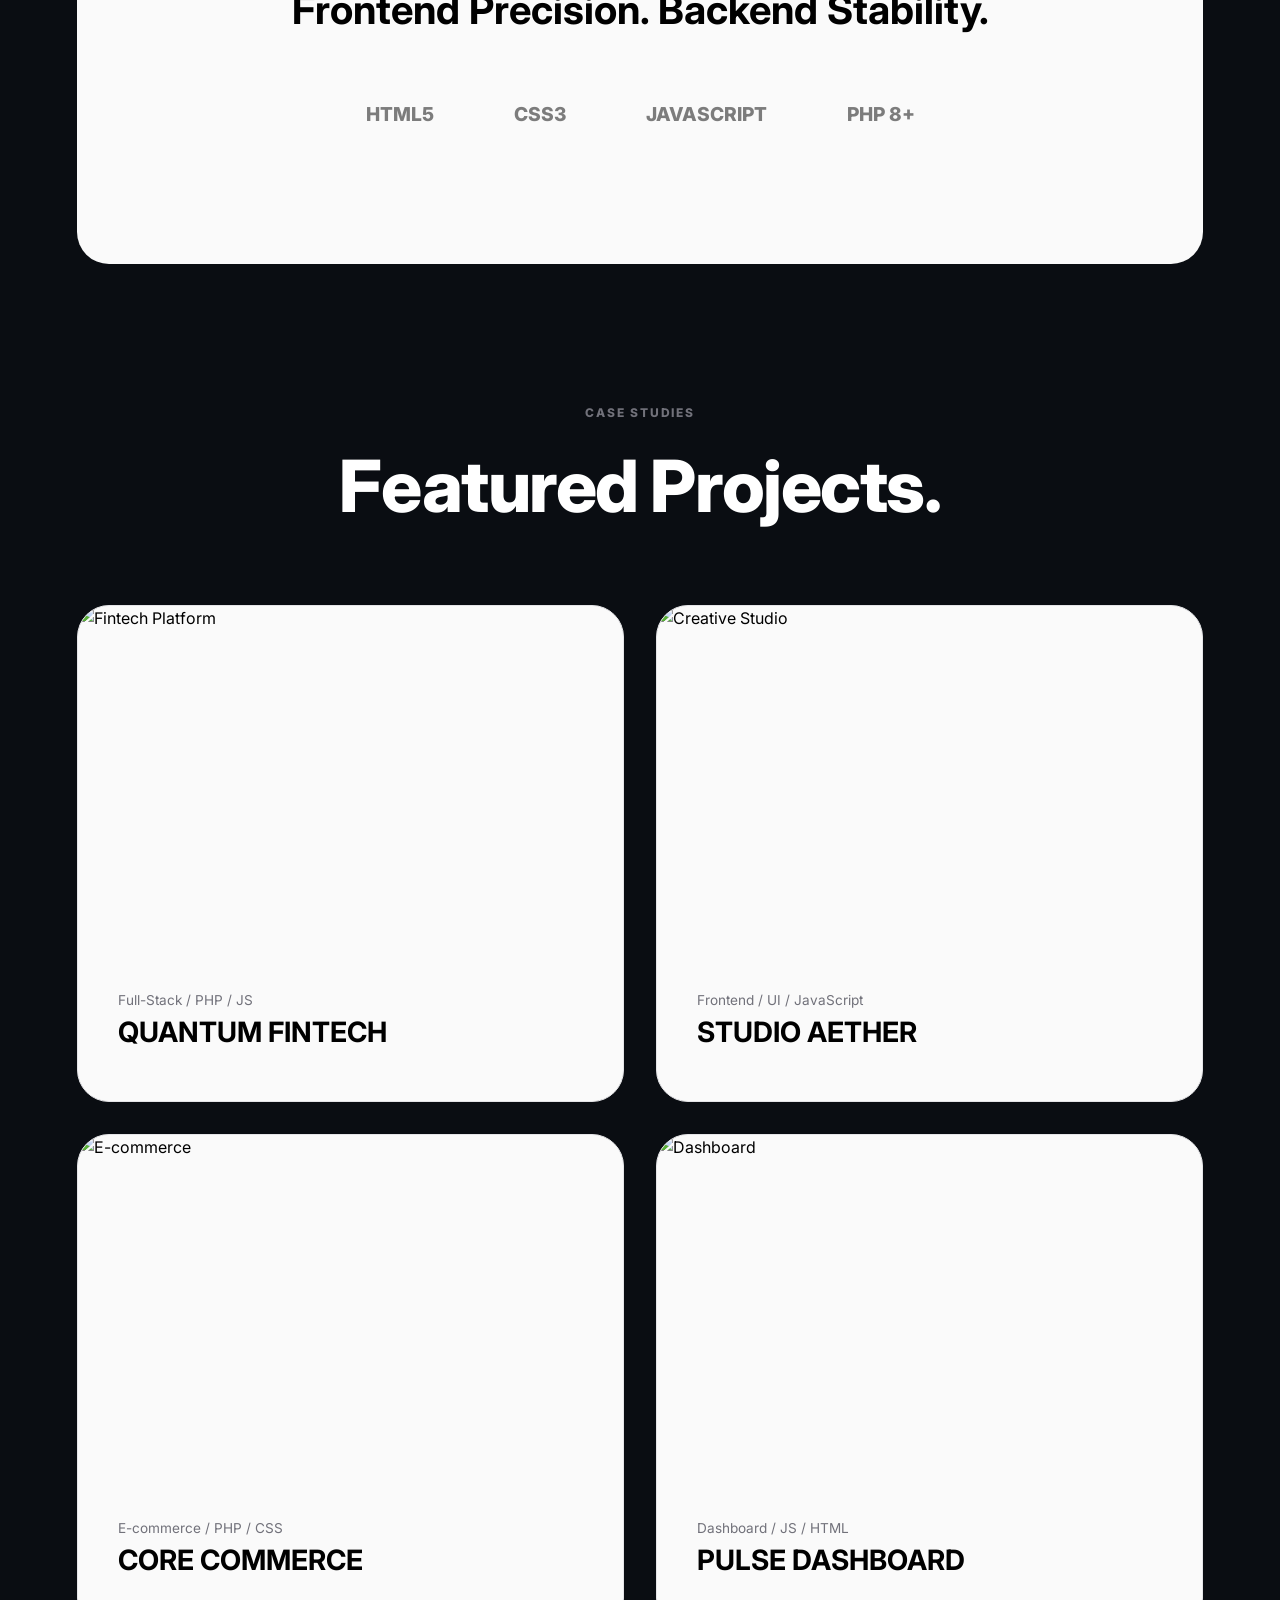
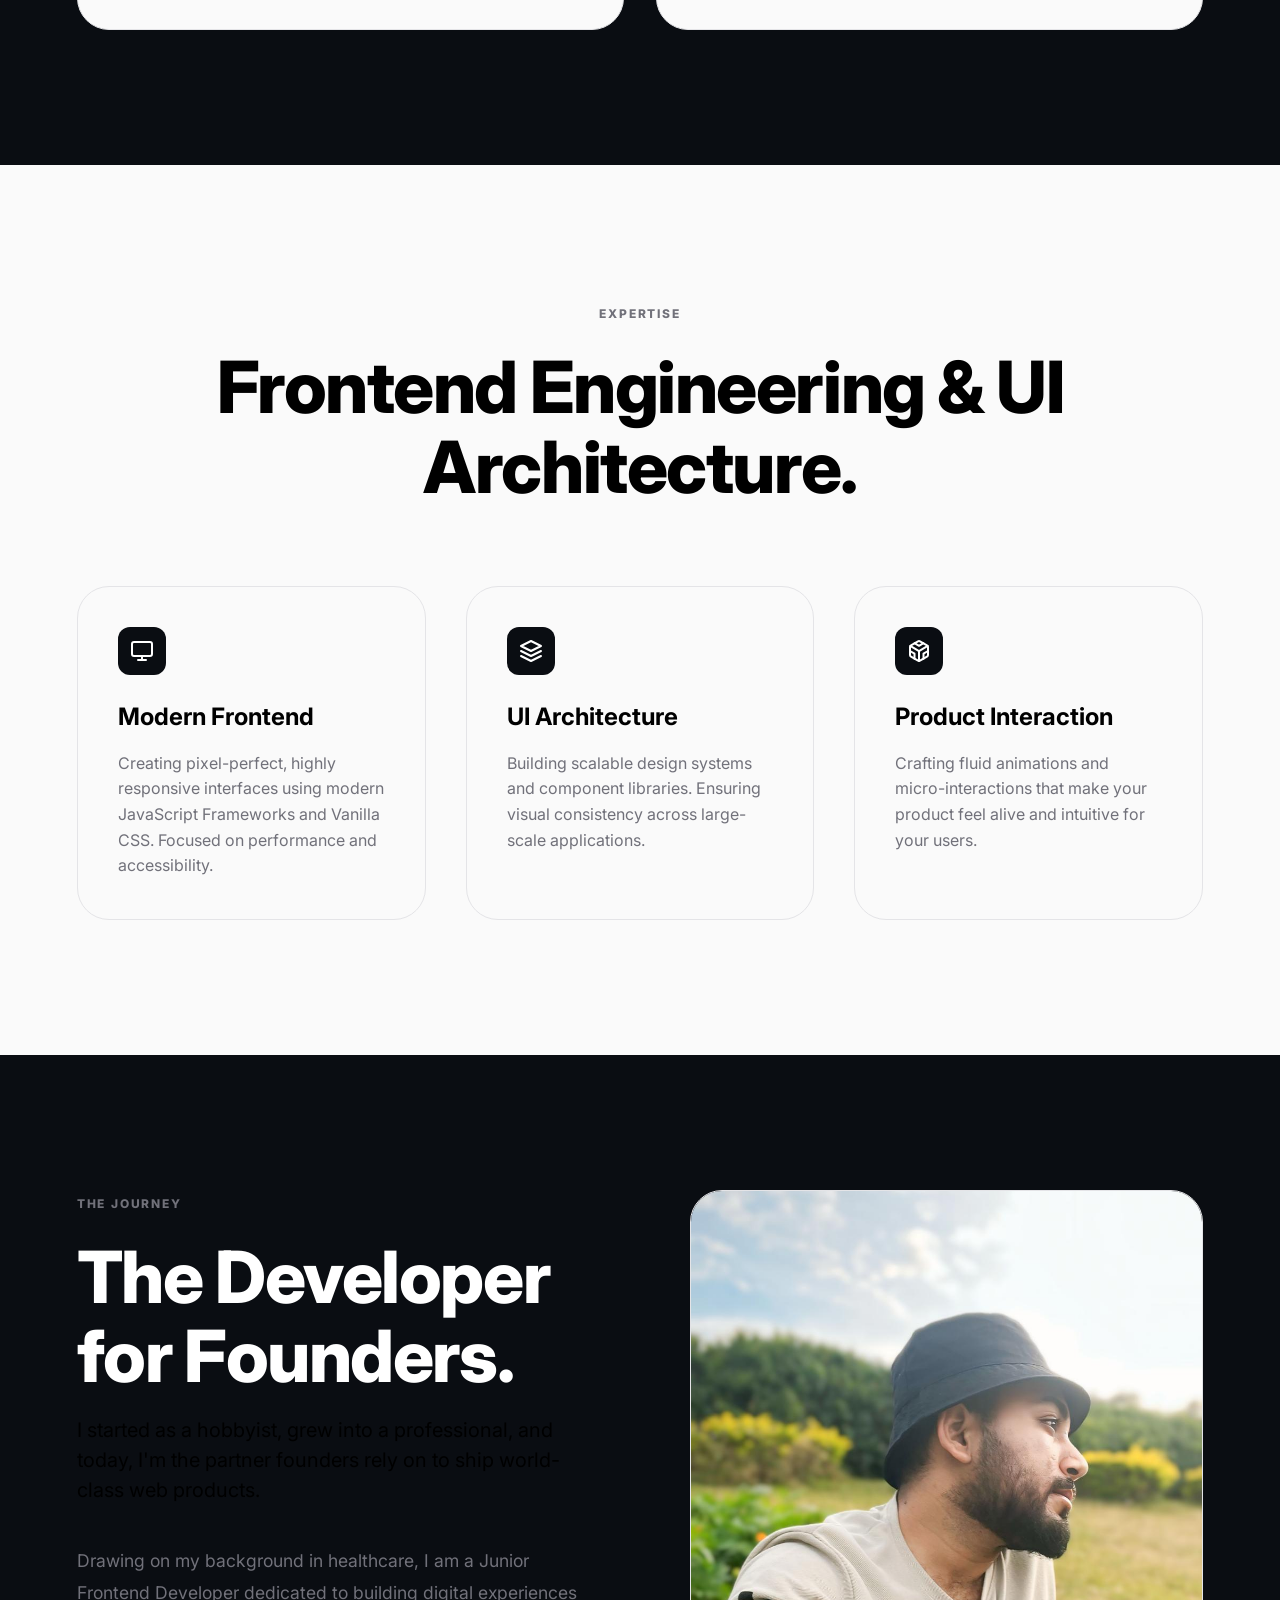
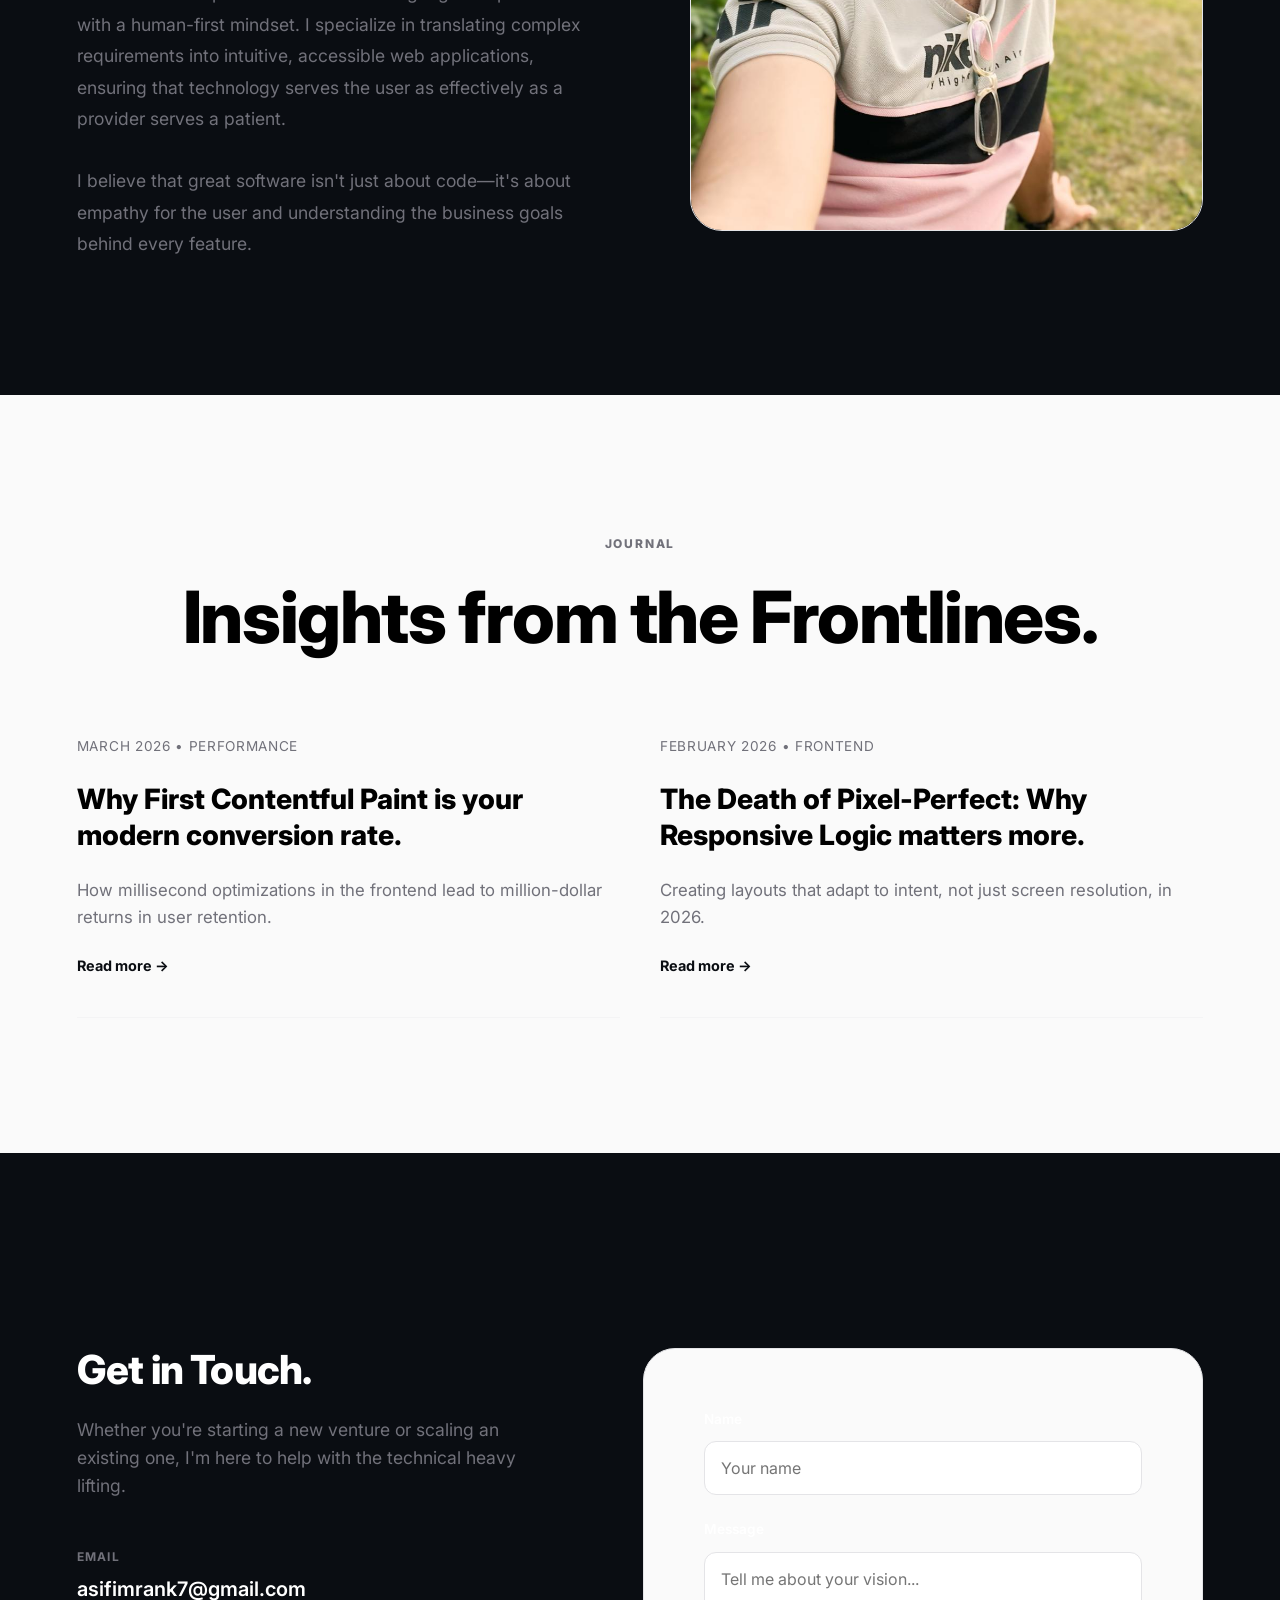
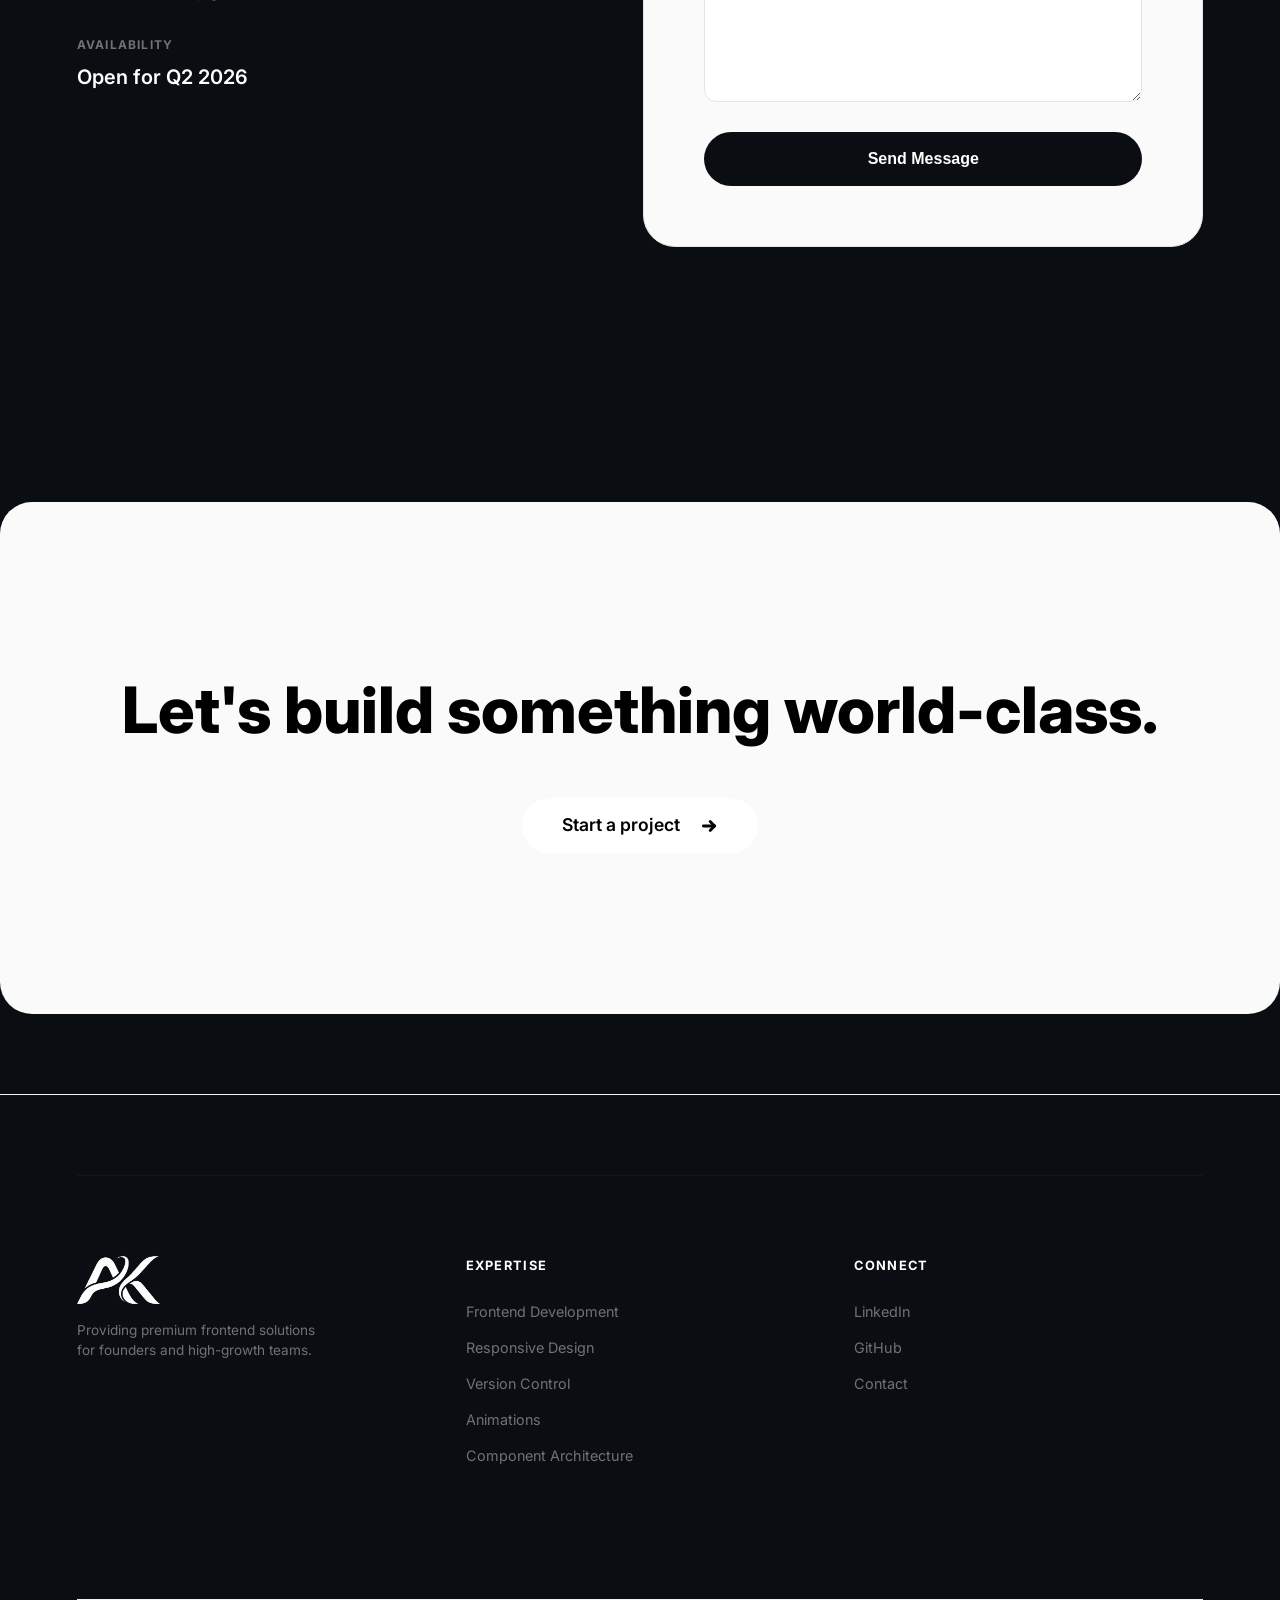
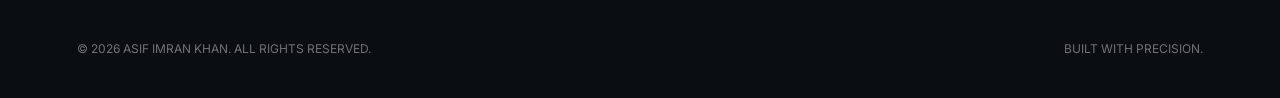
==== commit dd32431c: "edit" ====
--- a/index.html
+++ b/index.html
@@ -322,9 +322,12 @@
                 margin-bottom: 30px;
               "
             >
-              With over 5 years of experience in the frontend landscape, I
-              specialize in bridging the gap between design and high-performance
-              engineering.
+              Drawing on my background in healthcare, I am a Junior Frontend
+              Developer dedicated to building digital experiences with a
+              human-first mindset. I specialize in translating complex
+              requirements into intuitive, accessible web applications, ensuring
+              that technology serves the user as effectively as a provider
+              serves a patient.
             </p>
             <p
               style="
@@ -520,18 +523,22 @@
           <div class="footer-col">
             <h4>EXPERTISE</h4>
             <ul>
-              <li><a href="#services">Frontend Engineering</a></li>
-              <li><a href="#services">UI Architecture</a></li>
-              <li><a href="#services">Design Systems</a></li>
+              <li><a href="#services">Frontend Development</a></li>
+              <li><a href="#services">Responsive Design</a></li>
+              <li><a href="#services">Version Control</a></li>
               <li><a href="#services">Animations</a></li>
+              <li><a href="#services">Component Architecture</a></li>
             </ul>
           </div>
           <div class="footer-col">
             <h4>CONNECT</h4>
             <ul>
-              <li><a href="https://linkedin.com">LinkedIn</a></li>
-              <li><a href="https://github.com">GitHub</a></li>
-              <li><a href="https://twitter.com">Twitter / X</a></li>
+              <li>
+                <a href="https://www.linkedin.com/in/asif-imran-khan-50b170218"
+                  >LinkedIn</a
+                >
+              </li>
+              <li><a href="https://github.com/asifimrankhan7">GitHub</a></li>
               <li><a href="#contact">Contact</a></li>
             </ul>
           </div>
--- a/style.css
+++ b/style.css
@@ -148,8 +148,8 @@
 }
 
 .nav-cta {
-  background: var(--bg-dark);
-  color: #fff;
+  background: #fff;
+  color: #000;
   text-decoration: none;
   padding: 10px 20px;
   border-radius: 100px;
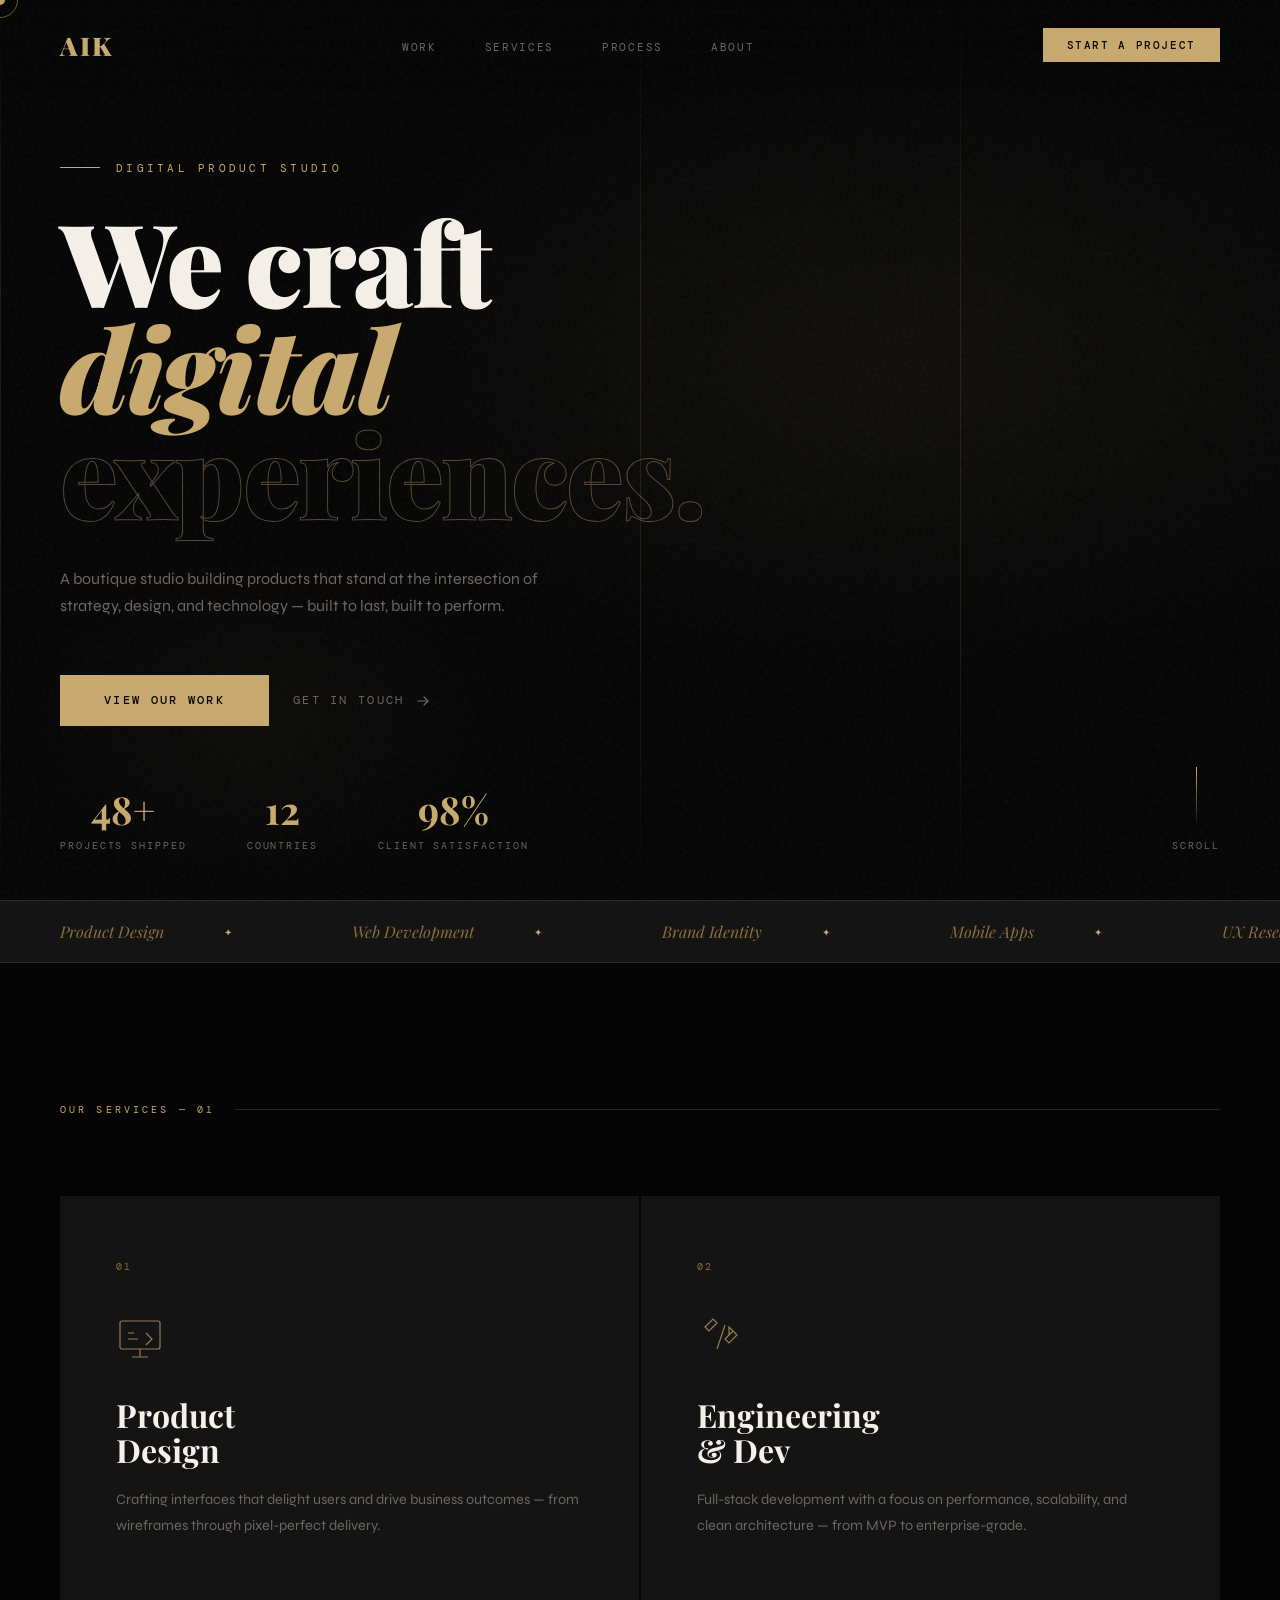
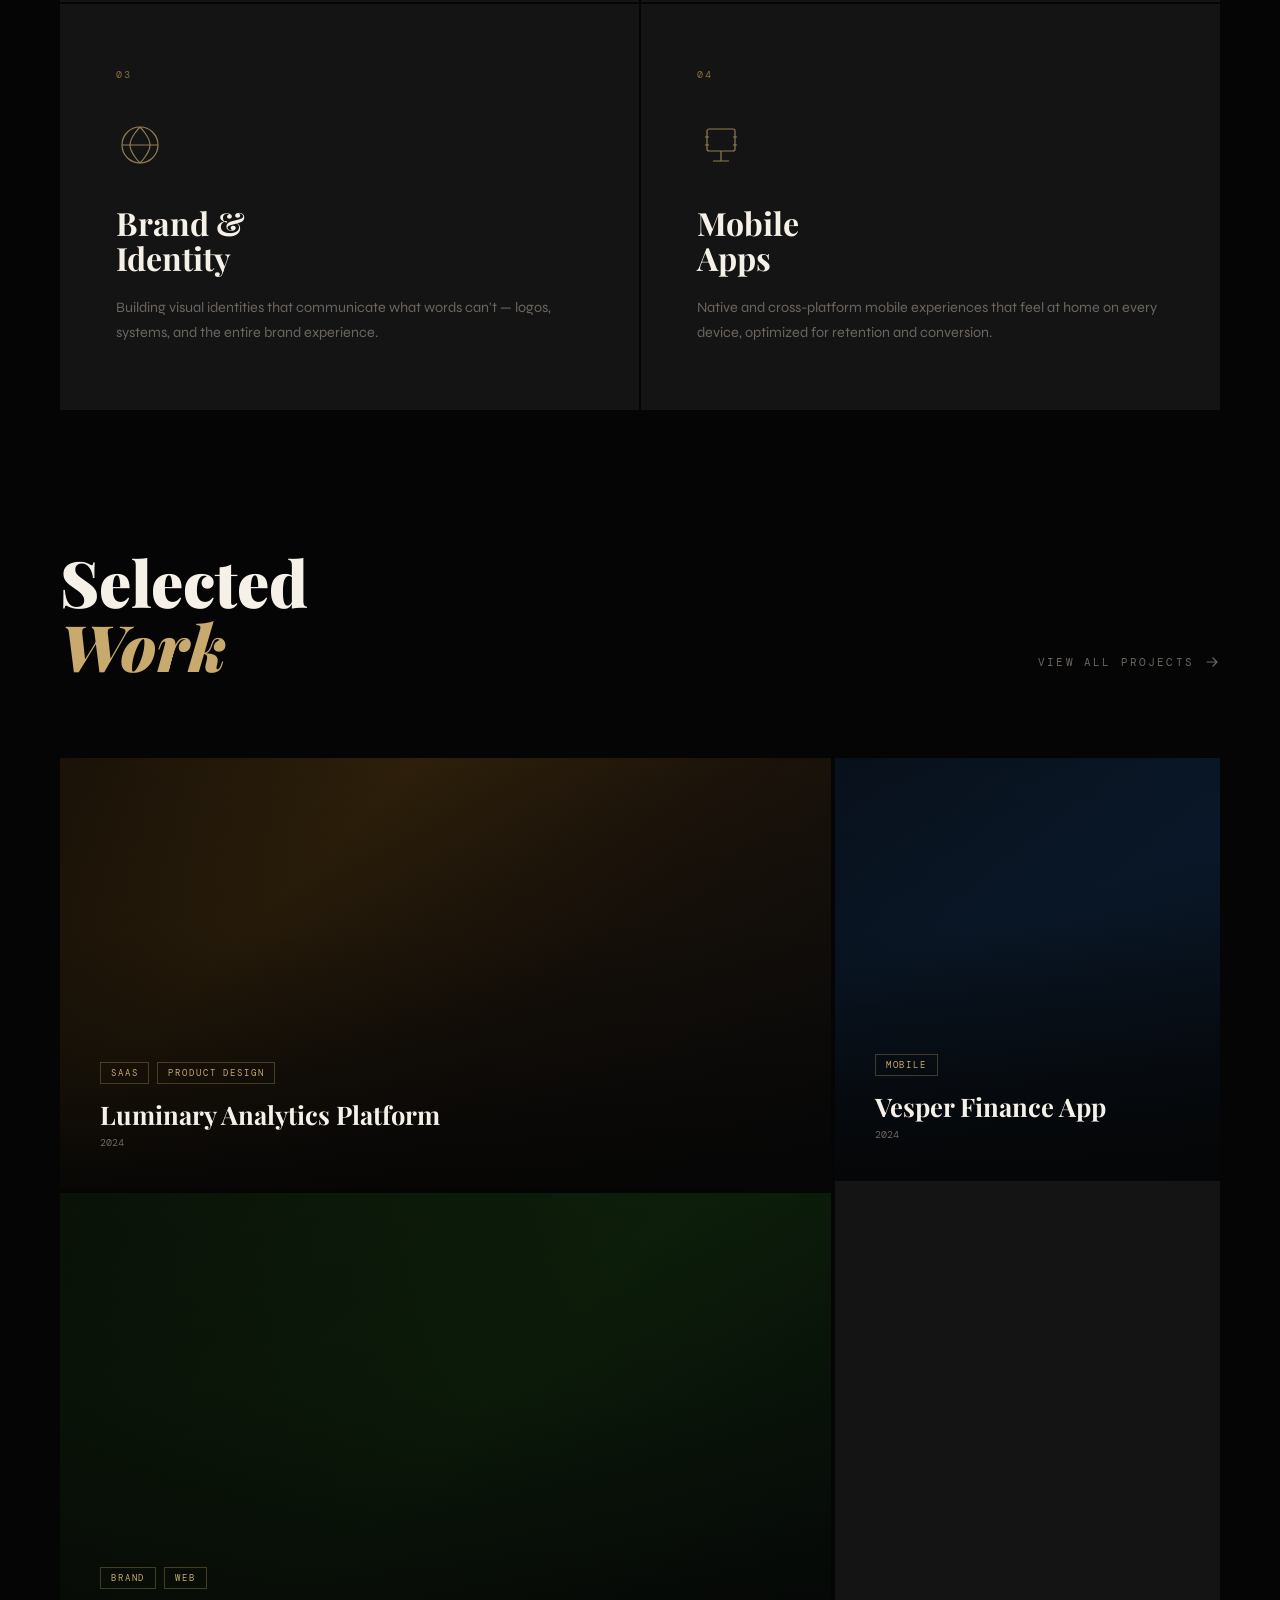
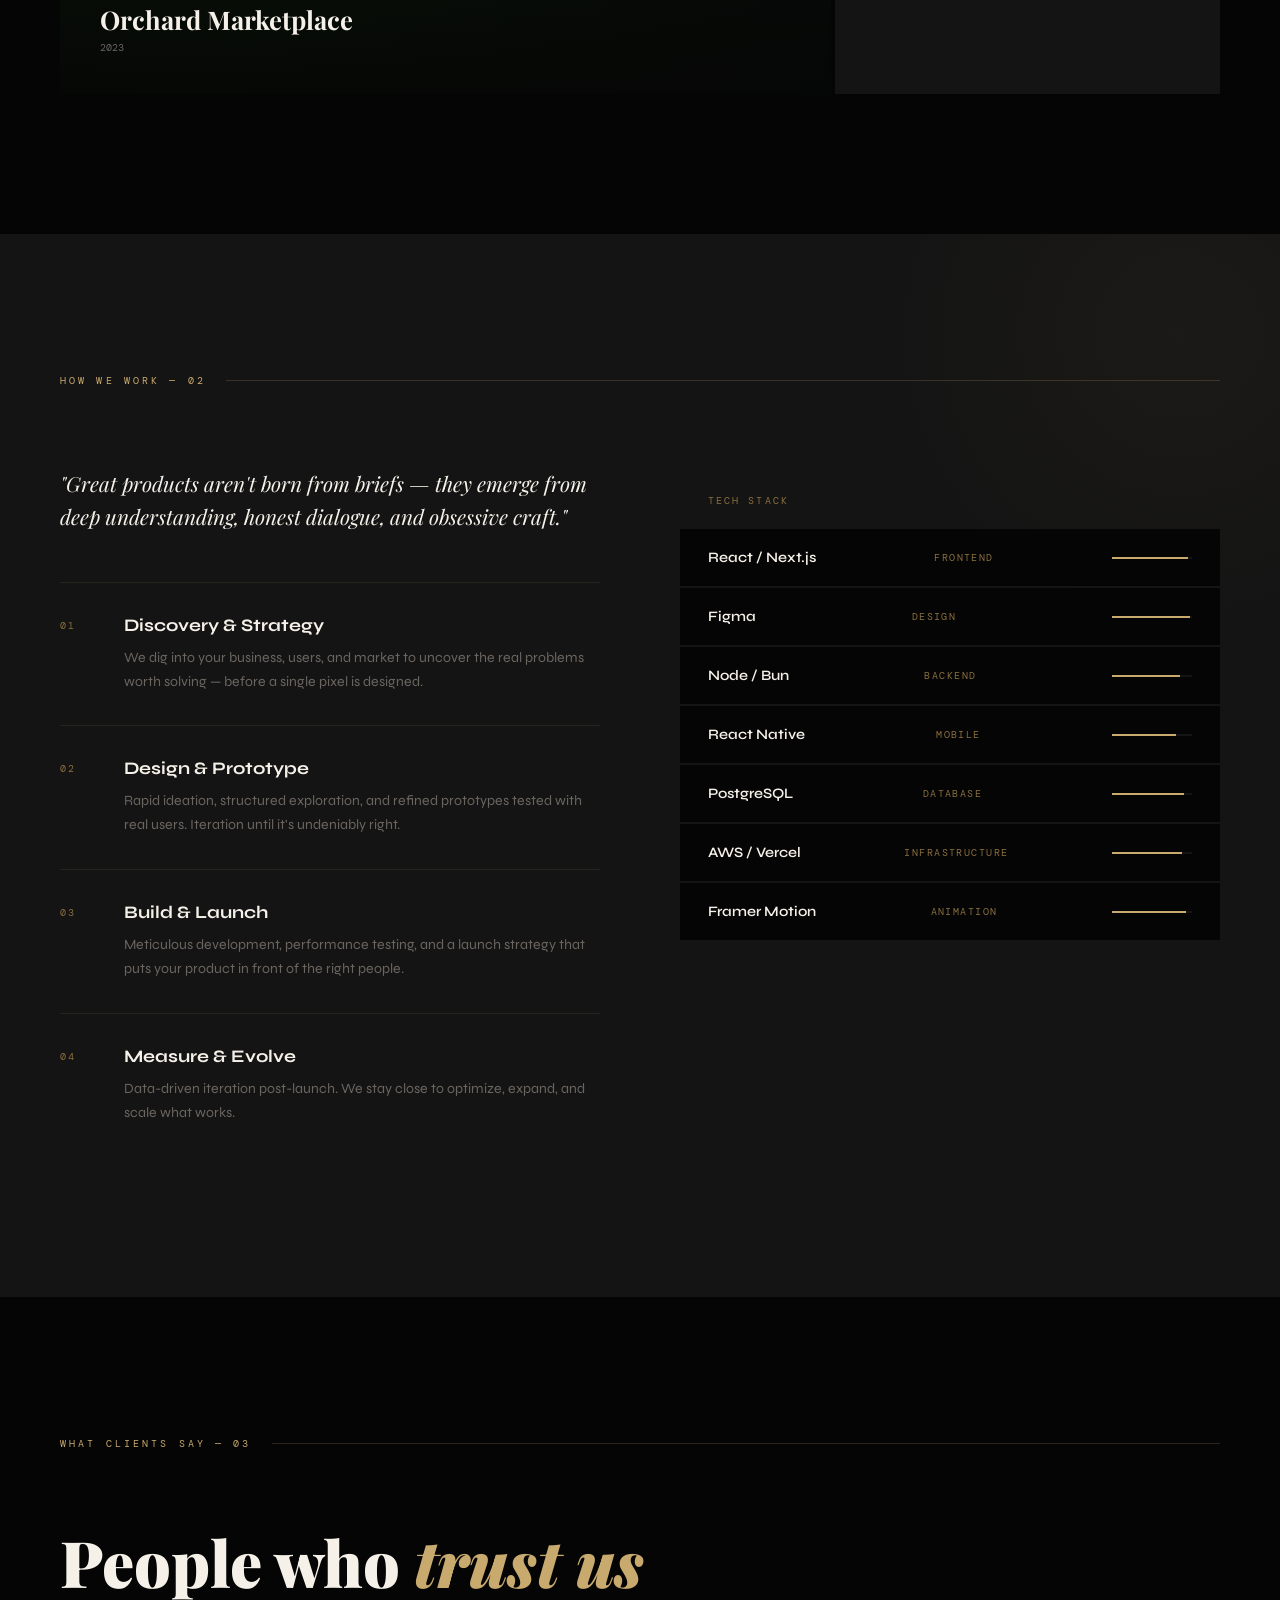
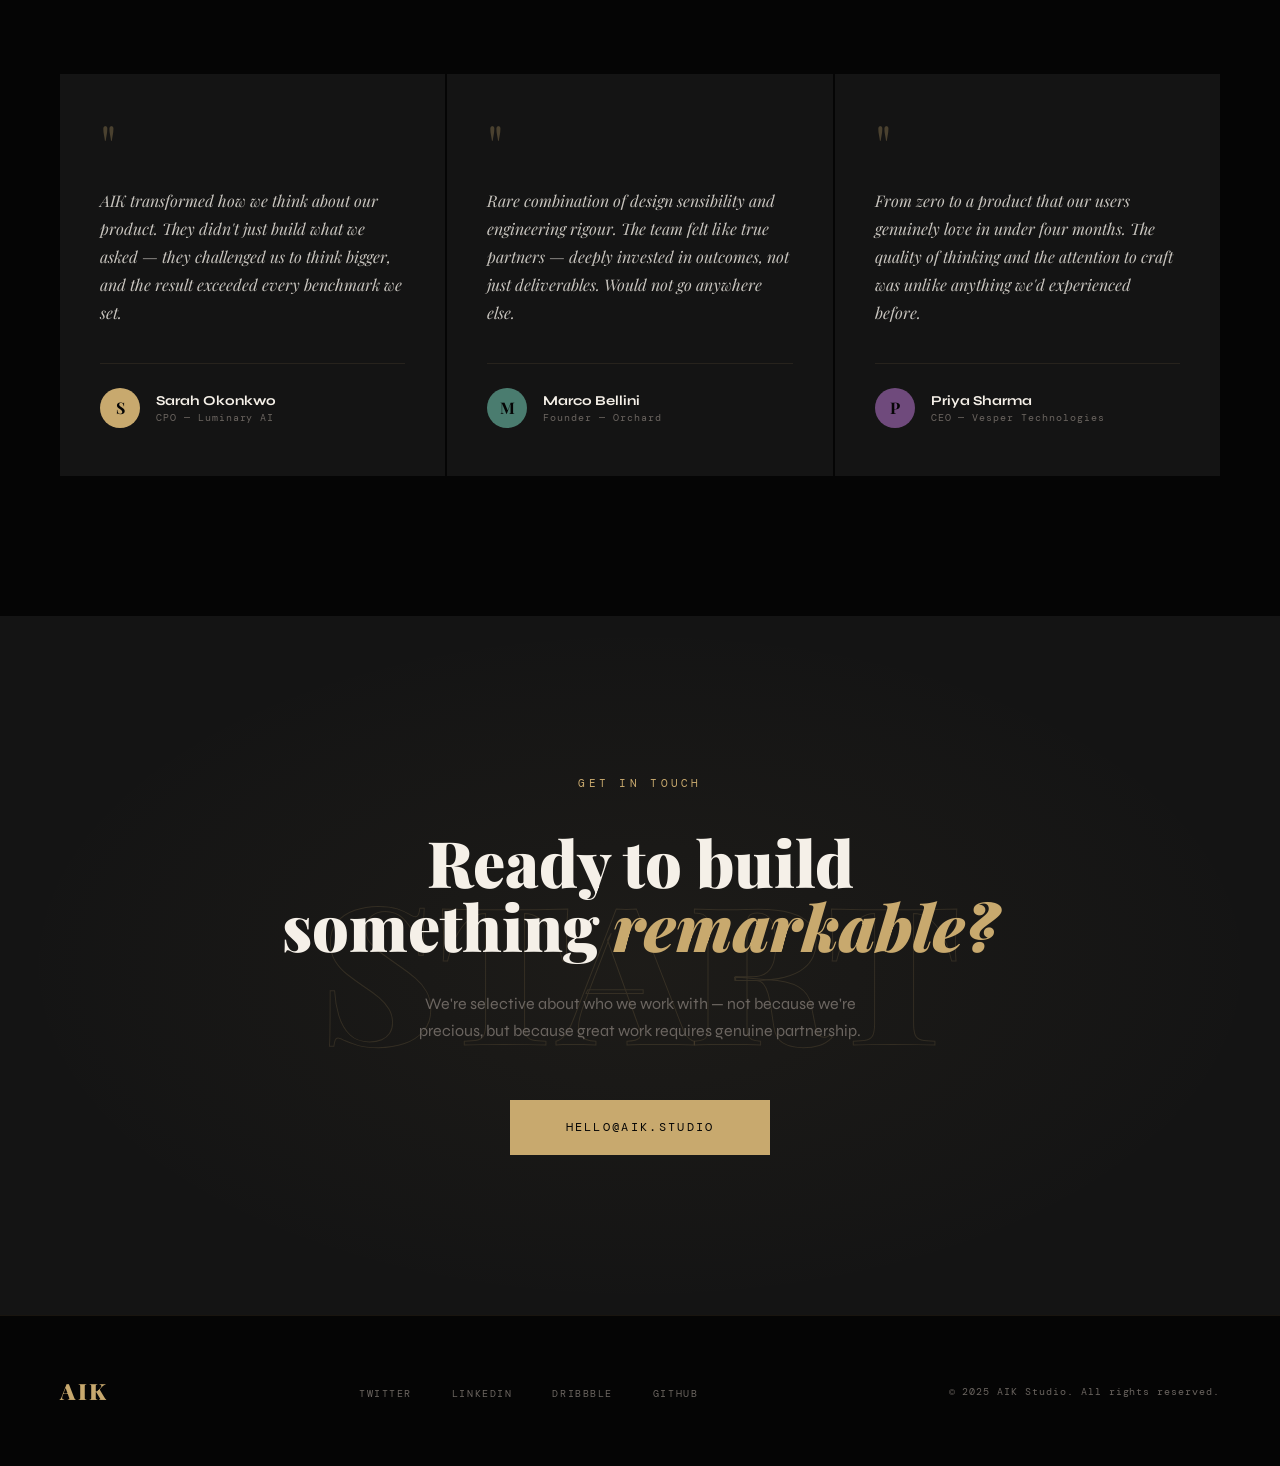
==== commit 0e4df760: "feat: overhaul portfolio website with new CSS/JS architecture and clean UI design" ====
--- a/index.html
+++ b/index.html
@@ -3,580 +3,201 @@
   <head>
     <meta charset="UTF-8" />
     <meta name="viewport" content="width=device-width, initial-scale=1.0" />
-    <title>Asif Imran Khan | Frontend Developer & UI Architect</title>
-    <meta
-      name="description"
-      content="Asif Imran Khan is a Frontend Developer & UI Architect specializing in building high-performance, pixel-perfect web applications."
+    <title>AIK — Digital Product Studio</title>
+    <link
+      href="https://fonts.googleapis.com/css2?family=Playfair+Display:ital,wght@0,400;0,700;0,900;1,400;1,700&family=DM+Mono:wght@300;400;500&family=Syne:wght@400;600;700;800&display=swap"
+      rel="stylesheet"
     />
-    <link rel="stylesheet" href="style.css" />
+    <link rel="stylesheet" href="css/style.css" />
   </head>
-  <body class="loading">
-    <!-- PRELOADER -->
-    <div id="preloader">
-      <div class="loader-content">
-        <img src="Logo.png" alt="AIK Logo" class="loader-logo" />
-        <div class="loader-bar-container">
-          <div class="loader-bar"></div>
-        </div>
-        <div class="loader-percentage">0%</div>
+  <body>
+    <div class="cursor" id="cursor"></div>
+    <div class="cursor-ring" id="cursorRing"></div>
+
+    <!-- NAV -->
+    <nav>
+      <a href="#" class="nav-logo">AIK</a>
+      <ul class="nav-links">
+        <li><a href="#work">Work</a></li>
+        <li><a href="#services">Services</a></li>
+        <li><a href="#process">Process</a></li>
+        <li><a href="#about">About</a></li>
+      </ul>
+      <a href="#contact" class="nav-cta">Start a Project</a>
+    </nav>
+
+    <!-- HERO -->
+    <section class="hero">
+      <div class="hero-bg"></div>
+      <div class="hero-line-v"></div>
+      <div class="hero-line-v"></div>
+      <div class="hero-line-v"></div>
+
+      <div class="hero-content">
+        <div class="hero-eyebrow">Digital Product Studio</div>
+        <h1 class="hero-title">
+          We craft<br />
+          <em>digital</em><br />
+          <span class="stroke">experiences.</span>
+        </h1>
+        <p class="hero-sub">
+          A boutique studio building products that stand at the intersection of
+          strategy, design, and technology — built to last, built to perform.
+        </p>
+        <div class="hero-actions">
+          <a href="#work" class="btn-primary"><span>View our work</span></a>
+          <a href="#contact" class="btn-secondary">
+            Get in touch
+            <svg width="16" height="16" viewBox="0 0 16 16" fill="none">
+              <path
+                d="M3 8h10M9 4l4 4-4 4"
+                stroke="currentColor"
+                stroke-width="1.2"
+                stroke-linecap="round"
+                stroke-linejoin="round"
+              />
+            </svg>
+          </a>
+        </div>
+      </div>
+
+      <div class="hero-bottom">
+        <div style="display: flex; gap: 60px">
+          <div class="hero-stat">
+            <span class="num">48+</span>
+            <span class="label">Projects Shipped</span>
+          </div>
+          <div class="hero-stat">
+            <span class="num">12</span>
+            <span class="label">Countries</span>
+          </div>
+          <div class="hero-stat">
+            <span class="num">98%</span>
+            <span class="label">Client Satisfaction</span>
+          </div>
+        </div>
+        <div class="hero-scroll">
+          <div class="scroll-line"></div>
+          scroll
+        </div>
+      </div>
+    </section>
+
+    <!-- MARQUEE -->
+    <div class="marquee-section">
+      <div class="marquee-track">
+        <div class="marquee-item">Product Design</div>
+        <div class="marquee-item">Web Development</div>
+        <div class="marquee-item">Brand Identity</div>
+        <div class="marquee-item">Mobile Apps</div>
+        <div class="marquee-item">UX Research</div>
+        <div class="marquee-item">Motion Design</div>
+        <div class="marquee-item">SaaS Platforms</div>
+        <div class="marquee-item">Product Design</div>
+        <div class="marquee-item">Web Development</div>
+        <div class="marquee-item">Brand Identity</div>
+        <div class="marquee-item">Mobile Apps</div>
+        <div class="marquee-item">UX Research</div>
+        <div class="marquee-item">Motion Design</div>
+        <div class="marquee-item">SaaS Platforms</div>
       </div>
     </div>
 
-    <!-- NAVIGATION HEADER -->
-
-    <header>
-      <nav class="nav-pill">
-        <a href="#home" class="nav-logo-link">
-          <img src="Logo.png" alt="AIK Logo" class="nav-logo-img" />
-        </a>
-        <ul class="nav-links">
-          <li><a href="#work">Work</a></li>
-          <li><a href="#services">Services</a></li>
-          <li><a href="#about">About</a></li>
-          <li><a href="#insights">Insights</a></li>
-        </ul>
-        <a href="#contact" class="nav-cta">
-          Start a project
-          <svg
-            width="14"
-            height="14"
-            viewBox="0 0 16 16"
-            fill="none"
-            stroke="currentColor"
-            stroke-width="2.5"
-            stroke-linecap="round"
-            stroke-linejoin="round"
-          >
-            <line x1="3" y1="8" x2="13" y2="8"></line>
-            <polyline points="9 4 13 8 9 12"></polyline>
+    <!-- SERVICES -->
+    <section id="services" class="section">
+      <div class="section-label">Our Services — 01</div>
+
+      <div class="services-grid" id="services-container">
+        <!-- Services dynamically generated via js/data.js -->
+      </div>
+    </section>
+
+    <!-- WORK -->
+    <section id="work" class="work-section">
+      <div class="work-header reveal">
+        <h2 class="section-title">Selected<br /><em>Work</em></h2>
+        <a href="#" class="work-link">
+          View all projects
+          <svg width="16" height="16" viewBox="0 0 16 16" fill="none">
+            <path
+              d="M3 8h10M9 4l4 4-4 4"
+              stroke="currentColor"
+              stroke-width="1.2"
+              stroke-linecap="round"
+              stroke-linejoin="round"
+            />
           </svg>
         </a>
-        <button class="nav-toggle" aria-label="Toggle menu">
-          <span></span>
-          <span></span>
-          <span></span>
-        </button>
-      </nav>
-    </header>
-
-    <!-- MOBILE MENU OVERLAY -->
-    <div class="mobile-menu-overlay">
-      <ul class="mobile-nav-links">
-        <li><a href="#work">Work</a></li>
-        <li><a href="#services">Services</a></li>
-        <li><a href="#about">About</a></li>
-        <li><a href="#insights">Insights</a></li>
-        <li><a href="#contact">Contact</a></li>
+      </div>
+
+      <div class="work-grid" id="work-container">
+        <!-- Projects dynamically generated via js/data.js -->
+      </div>
+    </section>
+
+    <!-- PROCESS -->
+    <section id="process" class="process-section">
+      <div class="section-label">How We Work — 02</div>
+
+      <div class="process-grid">
+        <div class="process-left">
+          <p class="process-intro reveal">
+            "Great products aren't born from briefs — they emerge from deep
+            understanding, honest dialogue, and obsessive craft."
+          </p>
+
+          <div class="process-steps" id="process-container">
+            <!-- Process steps dynamically generated via js/data.js -->
+          </div>
+        </div>
+
+        <div class="process-right reveal" id="tech-container">
+          <!-- Tech stack dynamically generated via js/data.js -->
+        </div>
+      </div>
+    </section>
+
+    <!-- TESTIMONIALS -->
+    <section id="about" class="testimonials">
+      <div class="section-label">What Clients Say — 03</div>
+      <div class="section-title reveal" style="margin-bottom: 0">
+        People who <em>trust us</em>
+      </div>
+
+      <div class="testimonials-grid" id="testimonials-container">
+        <!-- Testimonials dynamically generated via js/data.js -->
+      </div>
+    </section>
+
+    <!-- CTA -->
+    <section id="contact" class="cta-section">
+      <div class="big-word">START</div>
+      <div class="cta-content">
+        <div class="cta-label">Get in touch</div>
+        <h2 class="cta-title">
+          Ready to build<br />something <em>remarkable?</em>
+        </h2>
+        <p class="cta-sub">
+          We're selective about who we work with — not because we're precious,
+          but because great work requires genuine partnership.
+        </p>
+        <a href="mailto:hello@aik.studio" class="cta-email">hello@aik.studio</a>
+      </div>
+    </section>
+
+    <!-- FOOTER -->
+    <footer>
+      <div class="footer-logo">AIK</div>
+      <ul class="footer-links">
+        <li><a href="#">Twitter</a></li>
+        <li><a href="#">LinkedIn</a></li>
+        <li><a href="#">Dribbble</a></li>
+        <li><a href="#">GitHub</a></li>
       </ul>
-    </div>
-
-    <main>
-      <!-- HERO -->
-      <section id="home" class="hero">
-        <div class="hero-content reveal">
-          <h1 class="hero-title">
-            The Frontend Developer for founders who ship.
-          </h1>
-          <p class="hero-description">
-            Helping founders build, launch, and scale world-class web
-            applications with a focus on UI/UX, Performance, and Frontend
-            Architecture.
-          </p>
-        </div>
-
-        <div class="showreel-container reveal">
-          <img
-            src="Showreel.png"
-            alt="Asif's Web Development Showreel"
-            class="showreel-bg"
-          />
-          <div class="play-btn">
-            <svg width="24" height="24" viewBox="0 0 24 24" fill="black">
-              <path d="M5 3l14 9-14 9V3z"></path>
-            </svg>
-          </div>
-        </div>
-      </section>
-
-      <!-- SOCIAL PROOF / LOGOS -->
-      <section
-        id="social"
-        class="reveal"
-        style="
-          background: var(--zinc-50);
-          border-radius: var(--radius-lg);
-          margin: 0 var(--container-padding);
-        "
-      >
-        <div style="text-align: center">
-          <span class="section-label">Expertise across the stack</span>
-          <h3
-            style="font-size: clamp(1.5rem, 4vw, 2.5rem); margin-bottom: 60px"
-          >
-            Frontend Precision. Backend Stability.
-          </h3>
-
-          <div
-            style="
-              display: flex;
-              justify-content: center;
-              gap: clamp(30px, 10vw, 80px);
-              filter: grayscale(1);
-              opacity: 0.5;
-              flex-wrap: wrap;
-            "
-          >
-            <!-- Using placeholder skill names or generic icons -->
-            <span style="font-weight: 800; font-size: 1.2rem">HTML5</span>
-            <span style="font-weight: 800; font-size: 1.2rem">CSS3</span>
-            <span style="font-weight: 800; font-size: 1.2rem">JAVASCRIPT</span>
-            <span style="font-weight: 800; font-size: 1.2rem">PHP 8+</span>
-          </div>
-        </div>
-      </section>
-
-      <!-- WORK GRID -->
-      <section id="work">
-        <div class="section-header reveal">
-          <span class="section-label">Case Studies</span>
-          <h2 class="section-title">Featured Projects.</h2>
-        </div>
-
-        <div class="work-grid">
-          <div class="work-card reveal">
-            <div class="work-img-container">
-              <img
-                src="https://images.unsplash.com/photo-1551288049-bebda4e38f71?q=80&w=2670&auto=format&fit=crop"
-                class="work-img"
-                alt="Fintech Platform"
-              />
-            </div>
-            <div class="work-info">
-              <span class="work-tag">Full-Stack / PHP / JS</span>
-              <h3 class="work-title">QUANTUM FINTECH</h3>
-            </div>
-          </div>
-
-          <div class="work-card reveal">
-            <div class="work-img-container">
-              <img
-                src="https://images.unsplash.com/photo-1614850523296-d8c1af93d400?q=80&w=2670&auto=format&fit=crop"
-                class="work-img"
-                alt="Creative Studio"
-              />
-            </div>
-            <div class="work-info">
-              <span class="work-tag">Frontend / UI / JavaScript</span>
-              <h3 class="work-title">STUDIO AETHER</h3>
-            </div>
-          </div>
-
-          <div class="work-card reveal">
-            <div class="work-img-container">
-              <img
-                src="https://images.unsplash.com/photo-1517245385603-99933ef788ed?q=80&w=2670&auto=format&fit=crop"
-                class="work-img"
-                alt="E-commerce"
-              />
-            </div>
-            <div class="work-info">
-              <span class="work-tag">E-commerce / PHP / CSS</span>
-              <h3 class="work-title">CORE COMMERCE</h3>
-            </div>
-          </div>
-
-          <div class="work-card reveal">
-            <div class="work-img-container">
-              <img
-                src="https://images.unsplash.com/photo-1460925895917-afdab827c52f?q=80&w=2626&auto=format&fit=crop"
-                class="work-img"
-                alt="Dashboard"
-              />
-            </div>
-            <div class="work-info">
-              <span class="work-tag">Dashboard / JS / HTML</span>
-              <h3 class="work-title">PULSE DASHBOARD</h3>
-            </div>
-          </div>
-        </div>
-      </section>
-
-      <!-- SERVICES -->
-      <section id="services">
-        <div class="section-header reveal">
-          <span class="section-label">Expertise</span>
-          <h2 class="section-title">Frontend Engineering & UI Architecture.</h2>
-        </div>
-
-        <div class="services-detail-grid">
-          <div class="service-detail-card reveal">
-            <div class="service-icon">
-              <svg
-                width="24"
-                height="24"
-                viewBox="0 0 24 24"
-                fill="none"
-                stroke="currentColor"
-                stroke-width="2"
-                stroke-linecap="round"
-                stroke-linejoin="round"
-              >
-                <rect x="2" y="3" width="20" height="14" rx="2" ry="2"></rect>
-                <line x1="8" y1="21" x2="16" y2="21"></line>
-                <line x1="12" y1="17" x2="12" y2="21"></line>
-              </svg>
-            </div>
-            <h3 class="service-detail-title">Modern Frontend</h3>
-            <p class="service-detail-text">
-              Creating pixel-perfect, highly responsive interfaces using modern
-              JavaScript Frameworks and Vanilla CSS. Focused on performance and
-              accessibility.
-            </p>
-          </div>
-
-          <div class="service-detail-card reveal">
-            <div class="service-icon">
-              <svg
-                width="24"
-                height="24"
-                viewBox="0 0 24 24"
-                fill="none"
-                stroke="currentColor"
-                stroke-width="2"
-                stroke-linecap="round"
-                stroke-linejoin="round"
-              >
-                <polygon points="12 2 2 7 12 12 22 7 12 2"></polygon>
-                <polyline points="2 17 12 22 22 17"></polyline>
-                <polyline points="2 12 12 17 22 12"></polyline>
-              </svg>
-            </div>
-            <h3 class="service-detail-title">UI Architecture</h3>
-            <p class="service-detail-text">
-              Building scalable design systems and component libraries. Ensuring
-              visual consistency across large-scale applications.
-            </p>
-          </div>
-
-          <div class="service-detail-card reveal">
-            <div class="service-icon">
-              <svg
-                width="24"
-                height="24"
-                viewBox="0 0 24 24"
-                fill="none"
-                stroke="currentColor"
-                stroke-width="2"
-                stroke-linecap="round"
-                stroke-linejoin="round"
-              >
-                <path
-                  d="M21 16V8a2 2 0 0 0-1-1.73l-7-4a2 2 0 0 0-2 0l-7 4A2 2 0 0 0 3 8v8a2 2 0 0 0 1 1.73l7 4a2 2 0 0 0 2 0l7-4A2 2 0 0 0 21 16z"
-                ></path>
-                <polyline points="7.5 4.21 12 6.81 16.5 4.21"></polyline>
-                <polyline points="7.5 19.79 7.5 14.63 3 12"></polyline>
-                <polyline points="21 12 16.5 14.63 16.5 19.79"></polyline>
-                <polyline points="3.27 6.96 12 12.01 20.73 6.96"></polyline>
-                <line x1="12" y1="22.08" x2="12" y2="12"></line>
-              </svg>
-            </div>
-            <h3 class="service-detail-title">Product Interaction</h3>
-            <p class="service-detail-text">
-              Crafting fluid animations and micro-interactions that make your
-              product feel alive and intuitive for your users.
-            </p>
-          </div>
-        </div>
-      </section>
-
-      <!-- ABOUT -->
-      <section id="about">
-        <div
-          style="
-            display: grid;
-            grid-template-columns: 1fr 1fr;
-            gap: clamp(40px, 8vw, 100px);
-            align-items: start;
-          "
-        >
-          <div class="reveal">
-            <span class="section-label">The Journey</span>
-            <h2
-              class="section-title"
-              style="text-align: left; margin-bottom: 20px"
-            >
-              The Developer for Founders.
-            </h2>
-            <p
-              class="hero-description"
-              style="text-align: left; margin-bottom: 40px; color: var(--text)"
-            >
-              I started as a hobbyist, grew into a professional, and today, I'm
-              the partner founders rely on to ship world-class web products.
-            </p>
-            <p
-              style="
-                color: var(--text-muted);
-                font-size: 1.1rem;
-                line-height: 1.8;
-                margin-bottom: 30px;
-              "
-            >
-              Drawing on my background in healthcare, I am a Junior Frontend
-              Developer dedicated to building digital experiences with a
-              human-first mindset. I specialize in translating complex
-              requirements into intuitive, accessible web applications, ensuring
-              that technology serves the user as effectively as a provider
-              serves a patient.
-            </p>
-            <p
-              style="
-                color: var(--text-muted);
-                font-size: 1.1rem;
-                line-height: 1.8;
-              "
-            >
-              I believe that great software isn't just about code—it's about
-              empathy for the user and understanding the business goals behind
-              every feature.
-            </p>
-          </div>
-          <div class="reveal" style="position: sticky; top: 180px">
-            <div
-              style="
-                aspect-ratio: 4/5;
-                background: var(--zinc-100);
-                border-radius: var(--radius-lg);
-                overflow: hidden;
-                border: 1px solid var(--border);
-              "
-            >
-              <img
-                src="Profile.Photo.jpeg"
-                alt="Asif Imran Khan"
-                style="width: 100%; height: 100%; object-fit: cover"
-              />
-            </div>
-          </div>
-        </div>
-      </section>
-
-      <!-- INSIGHTS -->
-      <section id="insights">
-        <div class="section-header reveal">
-          <span class="section-label">Journal</span>
-          <h2 class="section-title">Insights from the Frontlines.</h2>
-        </div>
-
-        <div class="insights-grid">
-          <div class="insight-card reveal">
-            <span class="insight-meta">March 2026 • Performance</span>
-            <h3 class="insight-title">
-              Why First Contentful Paint is your modern conversion rate.
-            </h3>
-            <p class="insight-excerpt">
-              How millisecond optimizations in the frontend lead to
-              million-dollar returns in user retention.
-            </p>
-            <a
-              href="#"
-              style="
-                font-weight: 700;
-                color: var(--bg-dark);
-                text-decoration: none;
-                font-size: 0.9rem;
-              "
-              >Read more &rarr;</a
-            >
-          </div>
-
-          <div class="insight-card reveal">
-            <span class="insight-meta">February 2026 • Frontend</span>
-            <h3 class="insight-title">
-              The Death of Pixel-Perfect: Why Responsive Logic matters more.
-            </h3>
-            <p class="insight-excerpt">
-              Creating layouts that adapt to intent, not just screen resolution,
-              in 2026.
-            </p>
-            <a
-              href="#"
-              style="
-                font-weight: 700;
-                color: var(--bg-dark);
-                text-decoration: none;
-                font-size: 0.9rem;
-              "
-              >Read more &rarr;</a
-            >
-          </div>
-        </div>
-      </section>
-
-      <!-- CONTACT -->
-      <section id="contact">
-        <div class="contact-container">
-          <div class="contact-info-section reveal">
-            <h2 class="section-title" style="text-align: left">
-              Get in Touch.
-            </h2>
-            <p>
-              Whether you're starting a new venture or scaling an existing one,
-              I'm here to help with the technical heavy lifting.
-            </p>
-
-            <div class="contact-detail">
-              <label>Email</label>
-              <span>asifimrank7@gmail.com</span>
-            </div>
-            <div class="contact-detail">
-              <label>Availability</label>
-              <span>Open for Q2 2026</span>
-            </div>
-          </div>
-
-          <div class="contact-form reveal">
-            <form action="#">
-              <div class="form-group">
-                <label>Name</label>
-                <input type="text" class="form-input" placeholder="Your name" />
-              </div>
-              <div class="form-group">
-                <label>Message</label>
-                <textarea
-                  class="form-input"
-                  placeholder="Tell me about your vision..."
-                ></textarea>
-              </div>
-              <button type="submit" class="submit-btn">Send Message</button>
-            </form>
-          </div>
-        </div>
-      </section>
-
-      <!-- FOOTER CTA -->
-      <section class="footer-cta reveal">
-        <h2 class="footer-cta-title">Let's build something world-class.</h2>
-        <a
-          href="#contact"
-          class="nav-cta"
-          style="
-            display: inline-flex;
-            margin: 0 auto;
-            height: 56px;
-            padding: 0 40px;
-            font-size: 1.1rem;
-          "
-        >
-          Start a project
-          <svg
-            width="18"
-            height="18"
-            viewBox="0 0 16 16"
-            fill="none"
-            stroke="currentColor"
-            stroke-width="2.5"
-            stroke-linecap="round"
-            stroke-linejoin="round"
-            style="margin-left: 12px"
-          >
-            <line x1="3" y1="8" x2="13" y2="8"></line>
-            <polyline points="9 4 13 8 9 12"></polyline>
-          </svg>
-        </a>
-      </section>
-
-      <!-- FOOTER -->
-      <footer
-        style="
-          padding: 0 var(--container-padding);
-          border-top: 1px solid var(--zinc-100);
-          padding-top: 80px;
-        "
-      >
-        <div class="footer-links">
-          <div
-            class="footer-col"
-            style="
-              display: flex;
-              flex-direction: column;
-              align-items: flex-start;
-              gap: 16px;
-            "
-          >
-            <img
-              src="Logo.png"
-              alt="AIK Logo"
-              style="height: 48px; mix-blend-mode: screen"
-            />
-            <p
-              style="
-                color: var(--text-muted);
-                font-size: 0.85rem;
-                max-width: 240px;
-              "
-            >
-              Providing premium frontend solutions for founders and high-growth
-              teams.
-            </p>
-          </div>
-          <div class="footer-col">
-            <h4>EXPERTISE</h4>
-            <ul>
-              <li><a href="#services">Frontend Development</a></li>
-              <li><a href="#services">Responsive Design</a></li>
-              <li><a href="#services">Version Control</a></li>
-              <li><a href="#services">Animations</a></li>
-              <li><a href="#services">Component Architecture</a></li>
-            </ul>
-          </div>
-          <div class="footer-col">
-            <h4>CONNECT</h4>
-            <ul>
-              <li>
-                <a href="https://www.linkedin.com/in/asif-imran-khan-50b170218"
-                  >LinkedIn</a
-                >
-              </li>
-              <li><a href="https://github.com/asifimrankhan7">GitHub</a></li>
-              <li><a href="#contact">Contact</a></li>
-            </ul>
-          </div>
-        </div>
-
-        <div
-          class="footer-bottom"
-          style="
-            border-top: 1px solid var(--zinc-100);
-            padding-top: 40px;
-            margin-top: 40px;
-          "
-        >
-          <p style="color: var(--text-muted); font-size: 0.75rem">
-            © 2026 ASIF IMRAN KHAN. ALL RIGHTS RESERVED.
-          </p>
-          <p style="color: var(--text-muted); font-size: 0.75rem">
-            BUILT WITH PRECISION.
-          </p>
-        </div>
-      </footer>
-    </main>
-
-    <!-- BACK TO TOP BUTTON -->
-    <button id="back-to-top" class="back-to-top" aria-label="Back to top">
-      <svg
-        width="24"
-        height="24"
-        viewBox="0 0 24 24"
-        fill="none"
-        stroke="currentColor"
-        stroke-width="2.5"
-        stroke-linecap="round"
-        stroke-linejoin="round"
-      >
-        <polyline points="18 15 12 9 6 15"></polyline>
-      </svg>
-    </button>
-    <script src="script.js"></script>
+      <div class="footer-copy">© 2025 AIK Studio. All rights reserved.</div>
+    </footer>
+
+    <script src="js/data.js"></script>
+    <script src="js/script.js"></script>
   </body>
 </html>
--- a/css/style.css
+++ b/css/style.css
@@ -0,0 +1,1194 @@
+      :root {
+        --black: #050505;
+        --off-black: #0d0d0d;
+        --carbon: #141414;
+        --gold: #c8a96e;
+        --gold-light: #e8c98a;
+        --gold-dim: #8a6f3e;
+        --white: #f5f0e8;
+        --muted: #6b6560;
+        --grain-opacity: 0.04;
+      }
+
+      *,
+      *::before,
+      *::after {
+        margin: 0;
+        padding: 0;
+        box-sizing: border-box;
+      }
+
+      html {
+        scroll-behavior: smooth;
+      }
+
+      body {
+        background: var(--black);
+        color: var(--white);
+        font-family: "Syne", sans-serif;
+        overflow-x: hidden;
+        cursor: none;
+      }
+
+      /* CUSTOM CURSOR */
+      .cursor {
+        position: fixed;
+        width: 10px;
+        height: 10px;
+        background: var(--gold);
+        border-radius: 50%;
+        pointer-events: none;
+        z-index: 9999;
+        transform: translate(-50%, -50%);
+        transition:
+          transform 0.1s ease,
+          width 0.3s ease,
+          height 0.3s ease,
+          background 0.3s ease;
+        mix-blend-mode: difference;
+      }
+      .cursor-ring {
+        position: fixed;
+        width: 36px;
+        height: 36px;
+        border: 1px solid var(--gold);
+        border-radius: 50%;
+        pointer-events: none;
+        z-index: 9998;
+        transform: translate(-50%, -50%);
+        transition:
+          transform 0.18s ease,
+          width 0.3s ease,
+          height 0.3s ease,
+          opacity 0.3s ease;
+        opacity: 0.5;
+      }
+      .cursor.hovering {
+        width: 20px;
+        height: 20px;
+      }
+      .cursor-ring.hovering {
+        width: 60px;
+        height: 60px;
+        opacity: 0.2;
+      }
+
+      /* GRAIN OVERLAY */
+      body::before {
+        content: "";
+        position: fixed;
+        inset: 0;
+        background-image: url("data:image/svg+xml,%3Csvg viewBox='0 0 256 256' xmlns='http://www.w3.org/2000/svg'%3E%3Cfilter id='noise'%3E%3CfeTurbulence type='fractalNoise' baseFrequency='0.9' numOctaves='4' stitchTiles='stitch'/%3E%3C/filter%3E%3Crect width='100%25' height='100%25' filter='url(%23noise)' opacity='1'/%3E%3C/svg%3E");
+        opacity: var(--grain-opacity);
+        pointer-events: none;
+        z-index: 9997;
+        animation: grain 0.5s steps(2) infinite;
+      }
+      @keyframes grain {
+        0%,
+        100% {
+          transform: translate(0, 0);
+        }
+        25% {
+          transform: translate(-1%, 1%);
+        }
+        50% {
+          transform: translate(1%, -1%);
+        }
+        75% {
+          transform: translate(-0.5%, 0.5%);
+        }
+      }
+
+      /* NAV */
+      nav {
+        position: fixed;
+        top: 0;
+        left: 0;
+        right: 0;
+        z-index: 100;
+        display: flex;
+        justify-content: space-between;
+        align-items: center;
+        padding: 28px 60px;
+        mix-blend-mode: normal;
+      }
+      nav::before {
+        content: "";
+        position: absolute;
+        inset: 0;
+        background: linear-gradient(
+          to bottom,
+          rgba(5, 5, 5, 0.9) 0%,
+          transparent 100%
+        );
+        pointer-events: none;
+      }
+      .nav-logo {
+        font-family: "Playfair Display", serif;
+        font-size: 1.6rem;
+        font-weight: 900;
+        color: var(--gold);
+        letter-spacing: 0.1em;
+        text-decoration: none;
+        position: relative;
+        z-index: 1;
+      }
+      .nav-links {
+        display: flex;
+        gap: 48px;
+        list-style: none;
+        position: relative;
+        z-index: 1;
+      }
+      .nav-links a {
+        font-family: "DM Mono", monospace;
+        font-size: 0.7rem;
+        font-weight: 400;
+        color: var(--muted);
+        text-decoration: none;
+        letter-spacing: 0.15em;
+        text-transform: uppercase;
+        transition: color 0.3s;
+      }
+      .nav-links a:hover {
+        color: var(--gold);
+      }
+      .nav-cta {
+        position: relative;
+        z-index: 1;
+        font-family: "DM Mono", monospace;
+        font-size: 0.68rem;
+        font-weight: 500;
+        color: var(--black);
+        background: var(--gold);
+        border: none;
+        padding: 10px 24px;
+        letter-spacing: 0.15em;
+        text-transform: uppercase;
+        text-decoration: none;
+        cursor: none;
+        transition:
+          background 0.3s,
+          transform 0.2s;
+      }
+      .nav-cta:hover {
+        background: var(--gold-light);
+        transform: translateY(-1px);
+      }
+
+      /* HERO */
+      .hero {
+        min-height: 100vh;
+        display: grid;
+        grid-template-rows: 1fr auto;
+        padding: 0 60px;
+        position: relative;
+        overflow: hidden;
+      }
+
+      .hero-bg {
+        position: absolute;
+        inset: 0;
+        background:
+          radial-gradient(
+            ellipse 80% 60% at 70% 40%,
+            rgba(200, 169, 110, 0.06) 0%,
+            transparent 60%
+          ),
+          radial-gradient(
+            ellipse 40% 40% at 20% 80%,
+            rgba(200, 169, 110, 0.04) 0%,
+            transparent 50%
+          );
+      }
+
+      .hero-line-v {
+        position: absolute;
+        top: 0;
+        bottom: 0;
+        width: 1px;
+        background: linear-gradient(
+          to bottom,
+          transparent,
+          var(--gold-dim) 30%,
+          var(--gold-dim) 70%,
+          transparent
+        );
+        opacity: 0.2;
+      }
+      .hero-line-v:nth-child(1) {
+        left: 25%;
+      }
+      .hero-line-v:nth-child(2) {
+        left: 50%;
+      }
+      .hero-line-v:nth-child(3) {
+        left: 75%;
+      }
+
+      .hero-content {
+        display: flex;
+        flex-direction: column;
+        justify-content: center;
+        padding-top: 120px;
+        position: relative;
+        z-index: 2;
+      }
+
+      .hero-eyebrow {
+        font-family: "DM Mono", monospace;
+        font-size: 0.68rem;
+        letter-spacing: 0.3em;
+        text-transform: uppercase;
+        color: var(--gold);
+        margin-bottom: 32px;
+        opacity: 0;
+        animation: fadeUp 0.8s ease forwards 0.3s;
+        display: flex;
+        align-items: center;
+        gap: 16px;
+      }
+      .hero-eyebrow::before {
+        content: "";
+        display: block;
+        width: 40px;
+        height: 1px;
+        background: var(--gold);
+      }
+
+      .hero-title {
+        font-family: "Playfair Display", serif;
+        font-size: clamp(4rem, 9vw, 10rem);
+        font-weight: 900;
+        line-height: 0.92;
+        letter-spacing: -0.02em;
+        opacity: 0;
+        animation: fadeUp 1s ease forwards 0.5s;
+      }
+      .hero-title em {
+        font-style: italic;
+        color: var(--gold);
+      }
+      .hero-title .stroke {
+        -webkit-text-stroke: 1px rgba(200, 169, 110, 0.4);
+        color: transparent;
+      }
+
+      .hero-sub {
+        max-width: 500px;
+        font-family: "Syne", sans-serif;
+        font-size: 1rem;
+        font-weight: 400;
+        color: var(--muted);
+        line-height: 1.7;
+        margin-top: 40px;
+        opacity: 0;
+        animation: fadeUp 0.8s ease forwards 0.8s;
+      }
+
+      .hero-actions {
+        display: flex;
+        gap: 24px;
+        align-items: center;
+        margin-top: 56px;
+        opacity: 0;
+        animation: fadeUp 0.8s ease forwards 1s;
+      }
+
+      .btn-primary {
+        font-family: "DM Mono", monospace;
+        font-size: 0.72rem;
+        font-weight: 500;
+        letter-spacing: 0.2em;
+        text-transform: uppercase;
+        color: var(--black);
+        background: var(--gold);
+        padding: 18px 44px;
+        text-decoration: none;
+        cursor: none;
+        transition: all 0.3s ease;
+        position: relative;
+        overflow: hidden;
+      }
+      .btn-primary::after {
+        content: "";
+        position: absolute;
+        inset: 0;
+        background: var(--gold-light);
+        transform: translateX(-100%);
+        transition: transform 0.3s ease;
+      }
+      .btn-primary:hover::after {
+        transform: translateX(0);
+      }
+      .btn-primary span {
+        position: relative;
+        z-index: 1;
+      }
+
+      .btn-secondary {
+        font-family: "DM Mono", monospace;
+        font-size: 0.72rem;
+        font-weight: 400;
+        letter-spacing: 0.2em;
+        text-transform: uppercase;
+        color: var(--muted);
+        text-decoration: none;
+        cursor: none;
+        display: flex;
+        align-items: center;
+        gap: 10px;
+        transition: color 0.3s;
+      }
+      .btn-secondary:hover {
+        color: var(--gold);
+      }
+      .btn-secondary svg {
+        transition: transform 0.3s;
+      }
+      .btn-secondary:hover svg {
+        transform: translateX(4px);
+      }
+
+      .hero-bottom {
+        display: flex;
+        justify-content: space-between;
+        align-items: flex-end;
+        padding-bottom: 48px;
+        position: relative;
+        z-index: 2;
+        opacity: 0;
+        animation: fadeUp 0.8s ease forwards 1.2s;
+      }
+
+      .hero-stat {
+        text-align: center;
+      }
+      .hero-stat .num {
+        font-family: "Playfair Display", serif;
+        font-size: 2.4rem;
+        font-weight: 700;
+        color: var(--gold);
+        display: block;
+      }
+      .hero-stat .label {
+        font-family: "DM Mono", monospace;
+        font-size: 0.6rem;
+        letter-spacing: 0.2em;
+        text-transform: uppercase;
+        color: var(--muted);
+        display: block;
+        margin-top: 4px;
+      }
+
+      .hero-scroll {
+        display: flex;
+        flex-direction: column;
+        align-items: center;
+        gap: 12px;
+        font-family: "DM Mono", monospace;
+        font-size: 0.6rem;
+        letter-spacing: 0.2em;
+        text-transform: uppercase;
+        color: var(--muted);
+      }
+      .scroll-line {
+        width: 1px;
+        height: 60px;
+        background: linear-gradient(to bottom, var(--gold), transparent);
+        animation: scrollPulse 2s ease infinite;
+      }
+      @keyframes scrollPulse {
+        0%,
+        100% {
+          opacity: 0.3;
+          transform: scaleY(1);
+        }
+        50% {
+          opacity: 1;
+          transform: scaleY(0.6);
+        }
+      }
+
+      /* MARQUEE */
+      .marquee-section {
+        border-top: 1px solid rgba(200, 169, 110, 0.15);
+        border-bottom: 1px solid rgba(200, 169, 110, 0.15);
+        padding: 20px 0;
+        overflow: hidden;
+        background: var(--carbon);
+      }
+      .marquee-track {
+        display: flex;
+        gap: 0;
+        animation: marquee 20s linear infinite;
+        white-space: nowrap;
+      }
+      .marquee-item {
+        font-family: "Playfair Display", serif;
+        font-size: 1rem;
+        font-style: italic;
+        color: var(--gold-dim);
+        padding: 0 60px;
+        flex-shrink: 0;
+        display: flex;
+        align-items: center;
+        gap: 60px;
+      }
+      .marquee-item::after {
+        content: "✦";
+        color: var(--gold);
+        font-style: normal;
+        font-size: 0.6rem;
+      }
+      @keyframes marquee {
+        from {
+          transform: translateX(0);
+        }
+        to {
+          transform: translateX(-50%);
+        }
+      }
+
+      /* SERVICES */
+      .section {
+        padding: 140px 60px;
+        position: relative;
+      }
+
+      .section-label {
+        font-family: "DM Mono", monospace;
+        font-size: 0.65rem;
+        letter-spacing: 0.3em;
+        text-transform: uppercase;
+        color: var(--gold);
+        margin-bottom: 80px;
+        display: flex;
+        align-items: center;
+        gap: 20px;
+      }
+      .section-label::after {
+        content: "";
+        flex: 1;
+        height: 1px;
+        background: rgba(200, 169, 110, 0.2);
+      }
+
+      .services-grid {
+        display: grid;
+        grid-template-columns: 1fr 1fr;
+        gap: 2px;
+      }
+
+      .service-card {
+        background: var(--carbon);
+        padding: 64px 56px;
+        position: relative;
+        overflow: hidden;
+        transition: background 0.4s;
+        cursor: none;
+      }
+      .service-card::before {
+        content: "";
+        position: absolute;
+        inset: 0;
+        background: linear-gradient(
+          135deg,
+          rgba(200, 169, 110, 0.06) 0%,
+          transparent 60%
+        );
+        opacity: 0;
+        transition: opacity 0.4s;
+      }
+      .service-card:hover {
+        background: #161616;
+      }
+      .service-card:hover::before {
+        opacity: 1;
+      }
+
+      .service-num {
+        font-family: "DM Mono", monospace;
+        font-size: 0.65rem;
+        letter-spacing: 0.2em;
+        color: var(--gold-dim);
+        margin-bottom: 40px;
+      }
+
+      .service-icon {
+        width: 48px;
+        height: 48px;
+        margin-bottom: 32px;
+        opacity: 0.7;
+      }
+
+      .service-title {
+        font-family: "Playfair Display", serif;
+        font-size: 2rem;
+        font-weight: 700;
+        line-height: 1.1;
+        margin-bottom: 20px;
+        transition: color 0.3s;
+      }
+      .service-card:hover .service-title {
+        color: var(--gold-light);
+      }
+
+      .service-desc {
+        font-size: 0.9rem;
+        color: var(--muted);
+        line-height: 1.75;
+        font-weight: 400;
+      }
+
+      .service-arrow {
+        position: absolute;
+        bottom: 40px;
+        right: 40px;
+        width: 40px;
+        height: 40px;
+        border: 1px solid rgba(200, 169, 110, 0.2);
+        display: flex;
+        align-items: center;
+        justify-content: center;
+        transform: rotate(0deg);
+        transition: all 0.3s;
+        opacity: 0;
+      }
+      .service-card:hover .service-arrow {
+        opacity: 1;
+        transform: rotate(-45deg);
+        border-color: var(--gold);
+      }
+
+      /* FEATURED WORK */
+      .work-section {
+        padding: 0 0 140px;
+      }
+
+      .work-header {
+        padding: 0 60px 80px;
+        display: flex;
+        justify-content: space-between;
+        align-items: flex-end;
+      }
+
+      .section-title {
+        font-family: "Playfair Display", serif;
+        font-size: clamp(2.5rem, 5vw, 5rem);
+        font-weight: 900;
+        line-height: 1;
+      }
+      .section-title em {
+        font-style: italic;
+        color: var(--gold);
+      }
+
+      .work-link {
+        font-family: "DM Mono", monospace;
+        font-size: 0.68rem;
+        letter-spacing: 0.2em;
+        text-transform: uppercase;
+        color: var(--muted);
+        text-decoration: none;
+        cursor: none;
+        display: flex;
+        align-items: center;
+        gap: 10px;
+        transition: color 0.3s;
+        padding-bottom: 8px;
+      }
+      .work-link:hover {
+        color: var(--gold);
+      }
+
+      .work-grid {
+        display: grid;
+        grid-template-columns: 2fr 1fr;
+        grid-template-rows: auto auto;
+        gap: 4px;
+        padding: 0 60px;
+      }
+
+      .work-card {
+        position: relative;
+        overflow: hidden;
+        cursor: none;
+        background: var(--carbon);
+      }
+      .work-card-inner {
+        padding-top: 70%;
+        position: relative;
+        overflow: hidden;
+      }
+      .work-card:nth-child(1) .work-card-inner {
+        padding-top: 56%;
+      }
+      .work-card:nth-child(2) .work-card-inner {
+        padding-top: 110%;
+      }
+      .work-card:nth-child(3) .work-card-inner {
+        padding-top: 65%;
+      }
+      .work-card:nth-child(4) .work-card-inner {
+        padding-top: 85%;
+      }
+
+      .work-card-bg {
+        position: absolute;
+        inset: 0;
+        background-size: cover;
+        background-position: center;
+        transition: transform 0.8s cubic-bezier(0.25, 0.46, 0.45, 0.94);
+      }
+      .work-card:hover .work-card-bg {
+        transform: scale(1.06);
+      }
+
+      .work-bg-1 {
+        background: linear-gradient(
+          135deg,
+          #1a1208 0%,
+          #2d1f0a 30%,
+          #1a120a 60%,
+          #0d0d0d 100%
+        );
+      }
+      .work-bg-2 {
+        background: linear-gradient(
+          160deg,
+          #08101a 0%,
+          #0a1a2d 40%,
+          #060d14 100%
+        );
+      }
+      .work-bg-3 {
+        background: linear-gradient(
+          135deg,
+          #0a1208 0%,
+          #0d1f0a 50%,
+          #060d0a 100%
+        );
+      }
+      .work-bg-4 {
+        background: linear-gradient(
+          160deg,
+          #180a08 0%,
+          #2d0f0a 40%,
+          #120606 100%
+        );
+      }
+
+      .work-overlay {
+        position: absolute;
+        inset: 0;
+        background: linear-gradient(
+          to top,
+          rgba(5, 5, 5, 0.9) 0%,
+          rgba(5, 5, 5, 0.2) 60%,
+          transparent 100%
+        );
+        display: flex;
+        flex-direction: column;
+        justify-content: flex-end;
+        padding: 40px;
+        transition: background 0.4s;
+      }
+      .work-card:hover .work-overlay {
+        background: linear-gradient(
+          to top,
+          rgba(5, 5, 5, 0.95) 0%,
+          rgba(5, 5, 5, 0.4) 60%,
+          rgba(200, 169, 110, 0.05) 100%
+        );
+      }
+
+      .work-tags {
+        display: flex;
+        gap: 8px;
+        margin-bottom: 16px;
+      }
+      .work-tag {
+        font-family: "DM Mono", monospace;
+        font-size: 0.58rem;
+        letter-spacing: 0.2em;
+        text-transform: uppercase;
+        color: var(--gold);
+        border: 1px solid rgba(200, 169, 110, 0.3);
+        padding: 4px 10px;
+      }
+
+      .work-title-card {
+        font-family: "Playfair Display", serif;
+        font-size: 1.6rem;
+        font-weight: 700;
+        line-height: 1.1;
+      }
+
+      .work-year {
+        font-family: "DM Mono", monospace;
+        font-size: 0.65rem;
+        color: var(--muted);
+        margin-top: 8px;
+      }
+
+      /* GRID SPAN */
+      .work-card:nth-child(1) {
+        grid-row: span 1;
+      }
+      .work-card:nth-child(2) {
+        grid-column: 2;
+        grid-row: span 2;
+      }
+      .work-card:nth-child(3) {
+        grid-column: 1;
+      }
+
+      /* PROCESS */
+      .process-section {
+        padding: 140px 60px;
+        background: var(--carbon);
+        position: relative;
+        overflow: hidden;
+      }
+      .process-section::before {
+        content: "";
+        position: absolute;
+        top: -200px;
+        right: -200px;
+        width: 600px;
+        height: 600px;
+        border-radius: 50%;
+        background: radial-gradient(
+          circle,
+          rgba(200, 169, 110, 0.04) 0%,
+          transparent 70%
+        );
+        pointer-events: none;
+      }
+
+      .process-grid {
+        display: grid;
+        grid-template-columns: 1fr 1fr;
+        gap: 80px;
+        margin-top: 80px;
+        align-items: start;
+      }
+
+      .process-left {
+      }
+
+      .process-intro {
+        font-family: "Playfair Display", serif;
+        font-size: 1.3rem;
+        font-style: italic;
+        color: var(--white);
+        line-height: 1.6;
+        margin-bottom: 48px;
+      }
+
+      .process-steps {
+      }
+
+      .process-step {
+        display: flex;
+        gap: 32px;
+        padding: 32px 0;
+        border-top: 1px solid rgba(200, 169, 110, 0.1);
+        transition: border-color 0.3s;
+        cursor: none;
+      }
+      .process-step:hover {
+        border-color: rgba(200, 169, 110, 0.3);
+      }
+
+      .step-num {
+        font-family: "DM Mono", monospace;
+        font-size: 0.65rem;
+        letter-spacing: 0.2em;
+        color: var(--gold-dim);
+        width: 32px;
+        flex-shrink: 0;
+        padding-top: 4px;
+      }
+
+      .step-content h3 {
+        font-family: "Syne", sans-serif;
+        font-size: 1.1rem;
+        font-weight: 700;
+        margin-bottom: 10px;
+        transition: color 0.3s;
+      }
+      .process-step:hover .step-content h3 {
+        color: var(--gold-light);
+      }
+
+      .step-content p {
+        font-size: 0.88rem;
+        color: var(--muted);
+        line-height: 1.7;
+      }
+
+      .process-right {
+        display: flex;
+        flex-direction: column;
+        gap: 2px;
+        position: sticky;
+        top: 120px;
+      }
+
+      .tech-row {
+        display: flex;
+        justify-content: space-between;
+        align-items: center;
+        padding: 20px 28px;
+        background: var(--black);
+        transition: background 0.3s;
+        cursor: none;
+      }
+      .tech-row:hover {
+        background: #0a0a0a;
+      }
+
+      .tech-name {
+        font-family: "Syne", sans-serif;
+        font-size: 0.9rem;
+        font-weight: 600;
+      }
+
+      .tech-cat {
+        font-family: "DM Mono", monospace;
+        font-size: 0.6rem;
+        letter-spacing: 0.15em;
+        text-transform: uppercase;
+        color: var(--gold-dim);
+      }
+
+      .tech-bar-wrap {
+        width: 80px;
+        height: 2px;
+        background: rgba(255, 255, 255, 0.06);
+        position: relative;
+        overflow: hidden;
+      }
+      .tech-bar {
+        position: absolute;
+        left: 0;
+        top: 0;
+        bottom: 0;
+        background: var(--gold);
+        transition: width 1s ease;
+      }
+
+      /* TESTIMONIALS */
+      .testimonials {
+        padding: 140px 60px;
+        position: relative;
+      }
+
+      .testimonials-grid {
+        display: grid;
+        grid-template-columns: 1fr 1fr 1fr;
+        gap: 2px;
+        margin-top: 80px;
+      }
+
+      .testimonial-card {
+        background: var(--carbon);
+        padding: 48px 40px;
+        position: relative;
+        cursor: none;
+        transition: background 0.3s;
+      }
+      .testimonial-card:hover {
+        background: #161616;
+      }
+
+      .testimonial-quote {
+        font-family: "Playfair Display", serif;
+        font-size: 3.5rem;
+        color: var(--gold);
+        opacity: 0.3;
+        line-height: 0.8;
+        margin-bottom: 20px;
+      }
+
+      .testimonial-text {
+        font-family: "Playfair Display", serif;
+        font-size: 1rem;
+        font-style: italic;
+        line-height: 1.75;
+        color: rgba(245, 240, 232, 0.8);
+        margin-bottom: 36px;
+      }
+
+      .testimonial-author {
+        display: flex;
+        align-items: center;
+        gap: 16px;
+        border-top: 1px solid rgba(200, 169, 110, 0.1);
+        padding-top: 24px;
+      }
+
+      .author-avatar {
+        width: 40px;
+        height: 40px;
+        border-radius: 50%;
+        display: flex;
+        align-items: center;
+        justify-content: center;
+        font-family: "Playfair Display", serif;
+        font-size: 1rem;
+        font-weight: 700;
+        color: var(--black);
+        flex-shrink: 0;
+      }
+
+      .author-name {
+        font-family: "Syne", sans-serif;
+        font-size: 0.85rem;
+        font-weight: 700;
+      }
+
+      .author-role {
+        font-family: "DM Mono", monospace;
+        font-size: 0.6rem;
+        letter-spacing: 0.1em;
+        color: var(--muted);
+        margin-top: 2px;
+      }
+
+      /* CTA SECTION */
+      .cta-section {
+        padding: 160px 60px;
+        background: var(--carbon);
+        text-align: center;
+        position: relative;
+        overflow: hidden;
+      }
+      .cta-section::before {
+        content: "";
+        position: absolute;
+        inset: 0;
+        background: radial-gradient(
+          ellipse 70% 70% at 50% 50%,
+          rgba(200, 169, 110, 0.05) 0%,
+          transparent 70%
+        );
+      }
+
+      .cta-section .big-word {
+        font-family: "Playfair Display", serif;
+        font-size: clamp(5rem, 15vw, 18rem);
+        font-weight: 900;
+        -webkit-text-stroke: 1px rgba(200, 169, 110, 0.15);
+        color: transparent;
+        position: absolute;
+        top: 50%;
+        left: 50%;
+        transform: translate(-50%, -50%);
+        pointer-events: none;
+        white-space: nowrap;
+        z-index: 0;
+      }
+
+      .cta-content {
+        position: relative;
+        z-index: 1;
+      }
+
+      .cta-label {
+        font-family: "DM Mono", monospace;
+        font-size: 0.68rem;
+        letter-spacing: 0.3em;
+        text-transform: uppercase;
+        color: var(--gold);
+        margin-bottom: 40px;
+      }
+
+      .cta-title {
+        font-family: "Playfair Display", serif;
+        font-size: clamp(2.5rem, 5vw, 5.5rem);
+        font-weight: 900;
+        line-height: 1;
+        margin-bottom: 32px;
+      }
+      .cta-title em {
+        font-style: italic;
+        color: var(--gold);
+      }
+
+      .cta-sub {
+        font-size: 1rem;
+        color: var(--muted);
+        max-width: 480px;
+        margin: 0 auto 56px;
+        line-height: 1.7;
+      }
+
+      .cta-email {
+        display: inline-flex;
+        font-family: "DM Mono", monospace;
+        font-size: 0.72rem;
+        letter-spacing: 0.2em;
+        text-transform: uppercase;
+        color: var(--black);
+        background: var(--gold);
+        padding: 20px 56px;
+        text-decoration: none;
+        cursor: none;
+        transition: all 0.3s;
+      }
+      .cta-email:hover {
+        background: var(--gold-light);
+      }
+
+      /* FOOTER */
+      footer {
+        padding: 60px;
+        border-top: 1px solid rgba(200, 169, 110, 0.1);
+        display: flex;
+        justify-content: space-between;
+        align-items: center;
+      }
+
+      .footer-logo {
+        font-family: "Playfair Display", serif;
+        font-size: 1.4rem;
+        font-weight: 900;
+        color: var(--gold);
+        letter-spacing: 0.1em;
+      }
+
+      .footer-links {
+        display: flex;
+        gap: 40px;
+        list-style: none;
+      }
+      .footer-links a {
+        font-family: "DM Mono", monospace;
+        font-size: 0.65rem;
+        letter-spacing: 0.15em;
+        text-transform: uppercase;
+        color: var(--muted);
+        text-decoration: none;
+        transition: color 0.3s;
+        cursor: none;
+      }
+      .footer-links a:hover {
+        color: var(--gold);
+      }
+
+      .footer-copy {
+        font-family: "DM Mono", monospace;
+        font-size: 0.6rem;
+        letter-spacing: 0.1em;
+        color: var(--muted);
+      }
+
+      /* ANIMATIONS */
+      @keyframes fadeUp {
+        from {
+          opacity: 0;
+          transform: translateY(30px);
+        }
+        to {
+          opacity: 1;
+          transform: translateY(0);
+        }
+      }
+
+      .reveal {
+        opacity: 0;
+        transform: translateY(40px);
+        transition:
+          opacity 0.8s ease,
+          transform 0.8s ease;
+      }
+      .reveal.visible {
+        opacity: 1;
+        transform: translateY(0);
+      }
+      .reveal-delay-1 {
+        transition-delay: 0.1s;
+      }
+      .reveal-delay-2 {
+        transition-delay: 0.2s;
+      }
+      .reveal-delay-3 {
+        transition-delay: 0.3s;
+      }
+      .reveal-delay-4 {
+        transition-delay: 0.4s;
+      }
+
+      /* MOBILE */
+      @media (max-width: 900px) {
+        nav {
+          padding: 20px 24px;
+        }
+        .nav-links {
+          display: none;
+        }
+        .hero {
+          padding: 0 24px;
+        }
+        .hero-title {
+          font-size: clamp(3rem, 12vw, 6rem);
+        }
+        .hero-bottom {
+          flex-wrap: wrap;
+          gap: 24px;
+        }
+        .section {
+          padding: 80px 24px;
+        }
+        .services-grid {
+          grid-template-columns: 1fr;
+        }
+        .work-grid {
+          grid-template-columns: 1fr;
+          padding: 0 24px;
+        }
+        .work-card:nth-child(2) {
+          grid-column: 1;
+          grid-row: auto;
+        }
+        .work-header {
+          padding: 0 24px 48px;
+          flex-direction: column;
+          align-items: flex-start;
+          gap: 20px;
+        }
+        .process-grid {
+          grid-template-columns: 1fr;
+          gap: 48px;
+        }
+        .process-right {
+          position: static;
+        }
+        .testimonials-grid {
+          grid-template-columns: 1fr;
+        }
+        .cta-section {
+          padding: 100px 24px;
+        }
+        footer {
+          flex-direction: column;
+          gap: 24px;
+          text-align: center;
+          padding: 40px 24px;
+        }
+        .footer-links {
+          flex-wrap: wrap;
+          justify-content: center;
+        }
+        body {
+          cursor: auto;
+        }
+        .cursor,
+        .cursor-ring {
+          display: none;
+        }
+      }
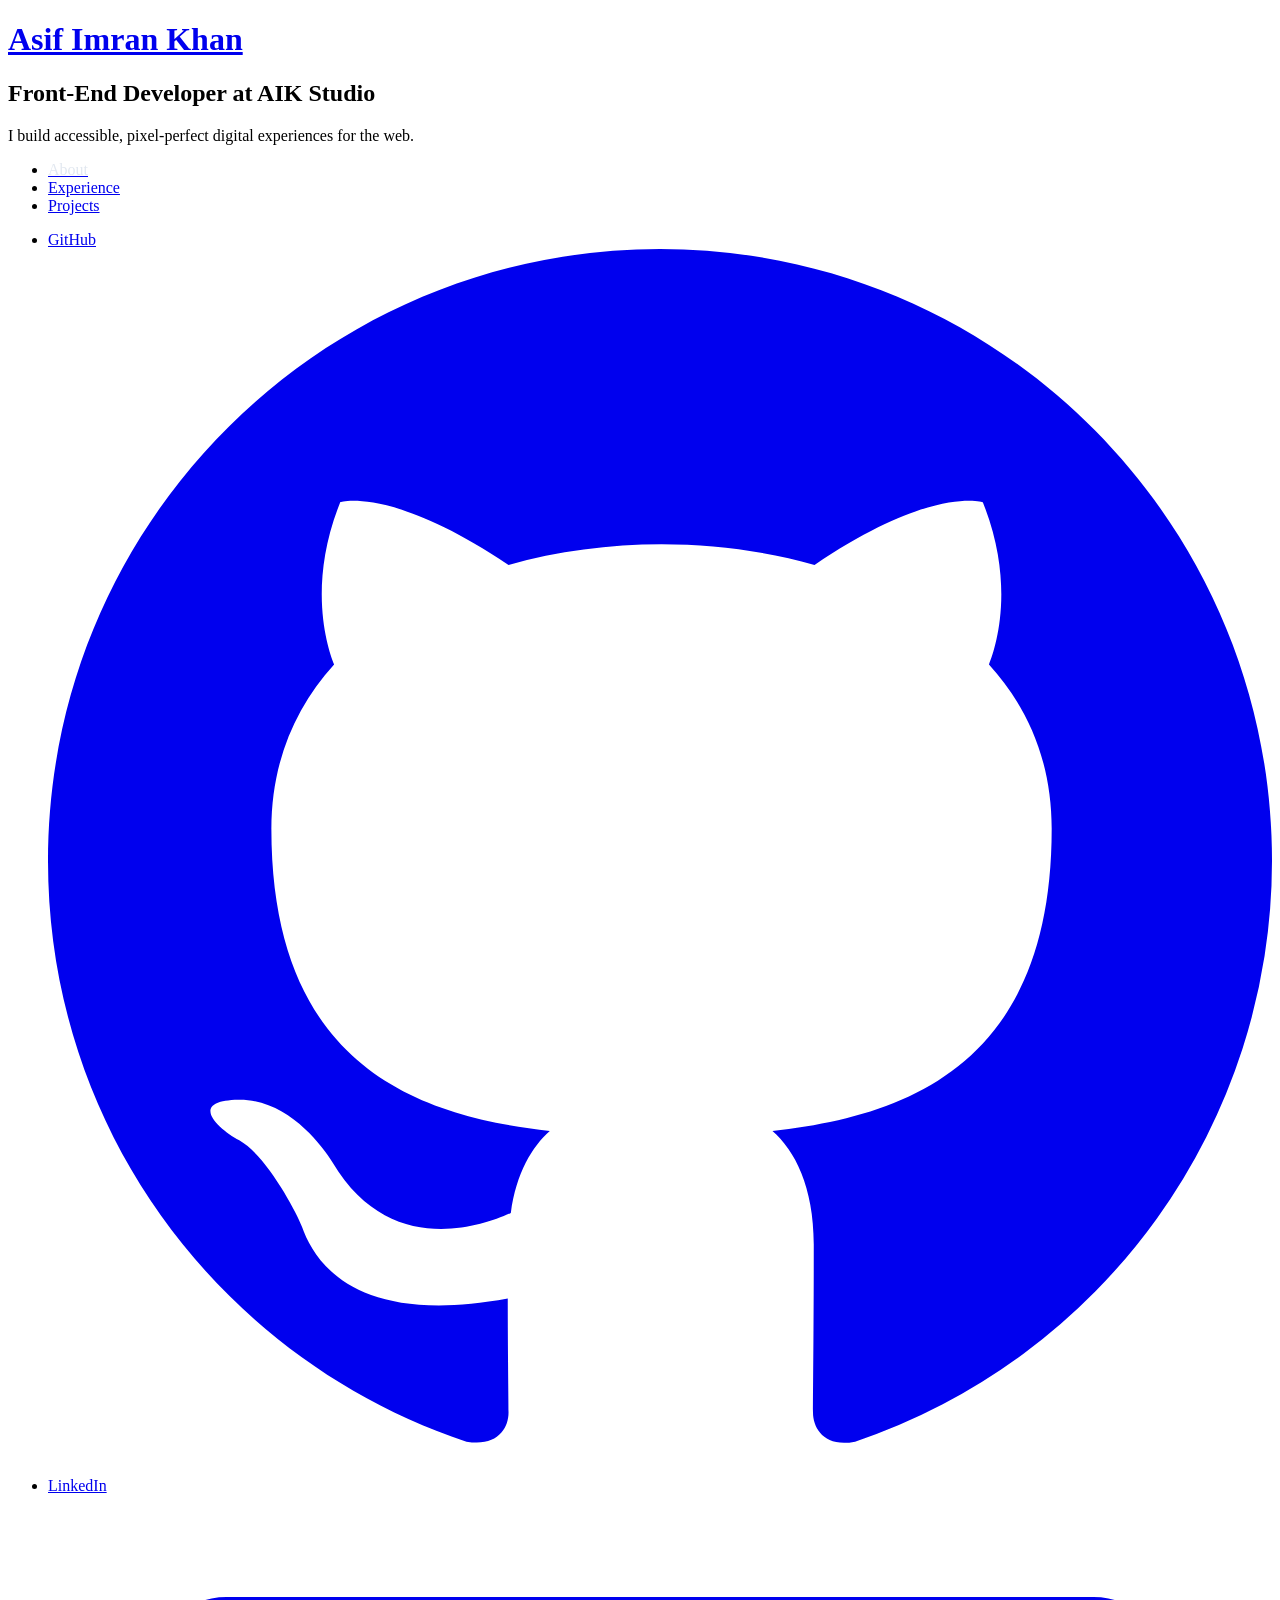
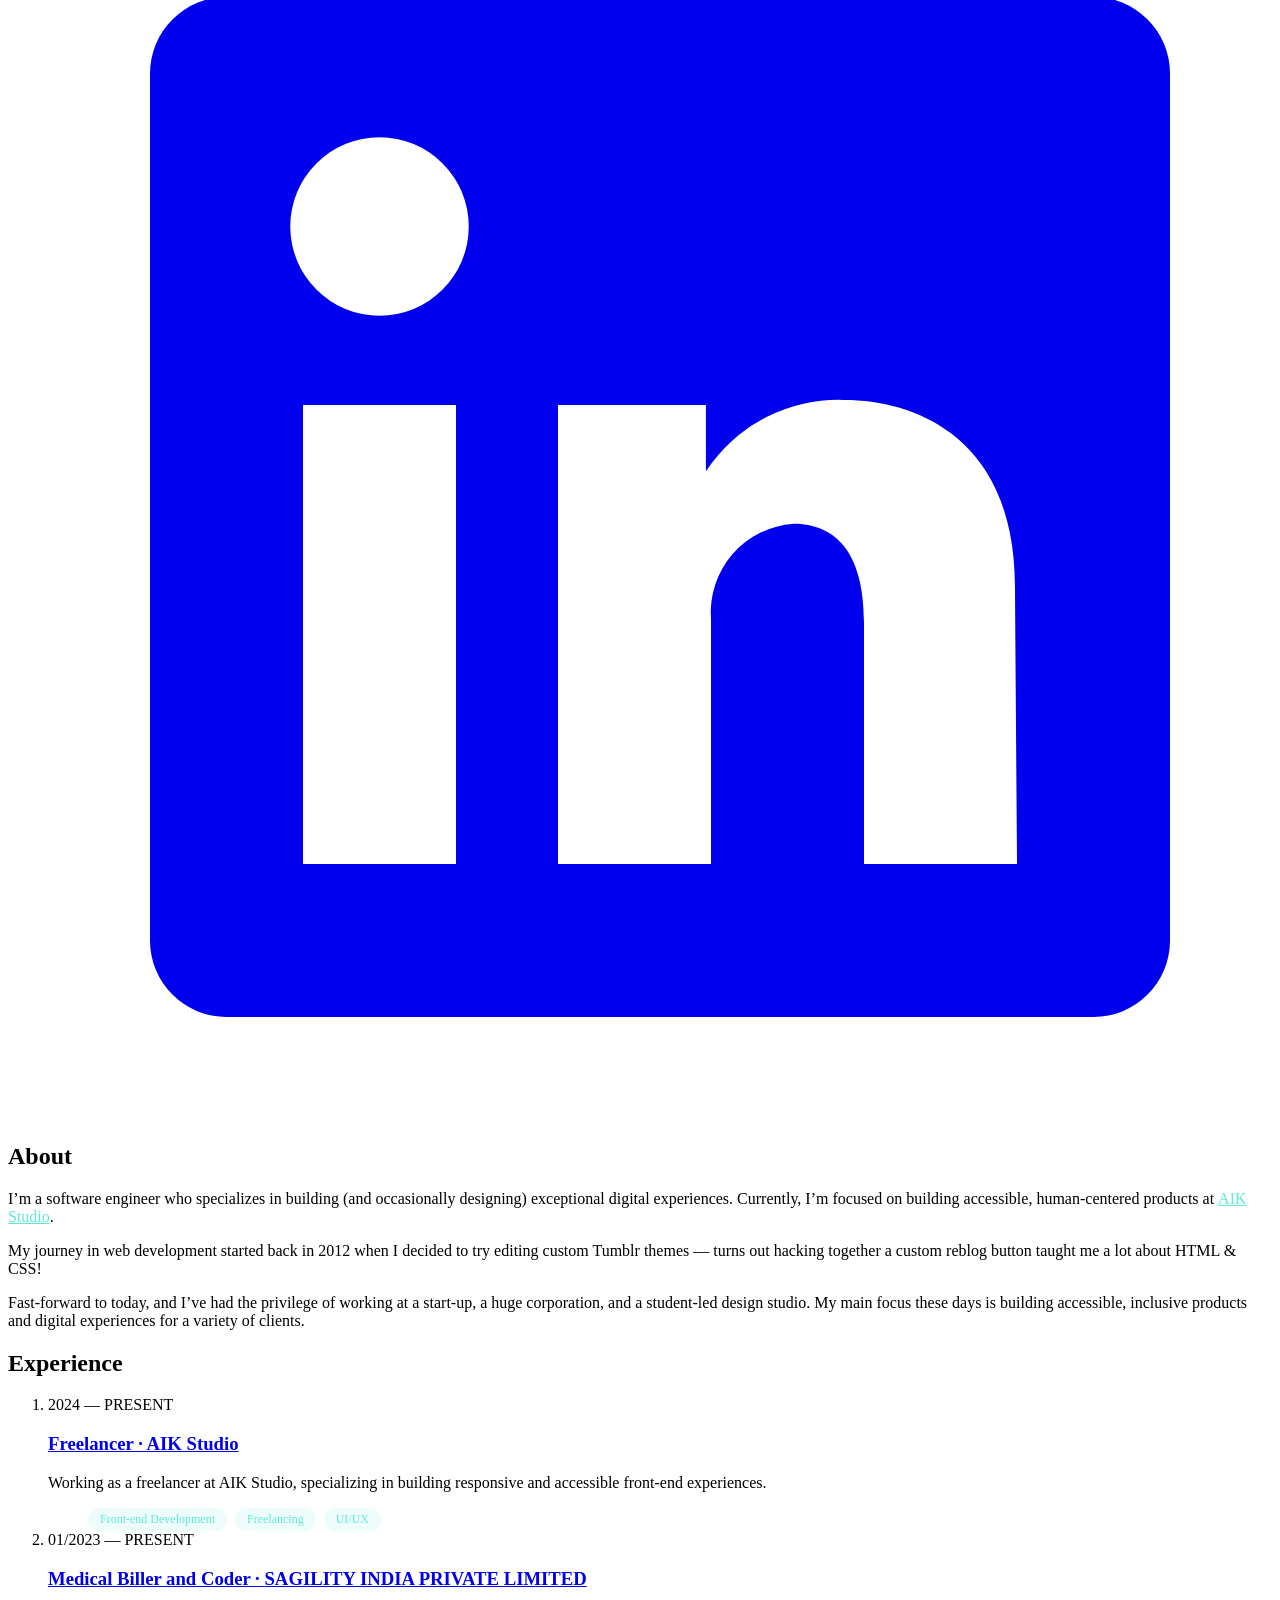
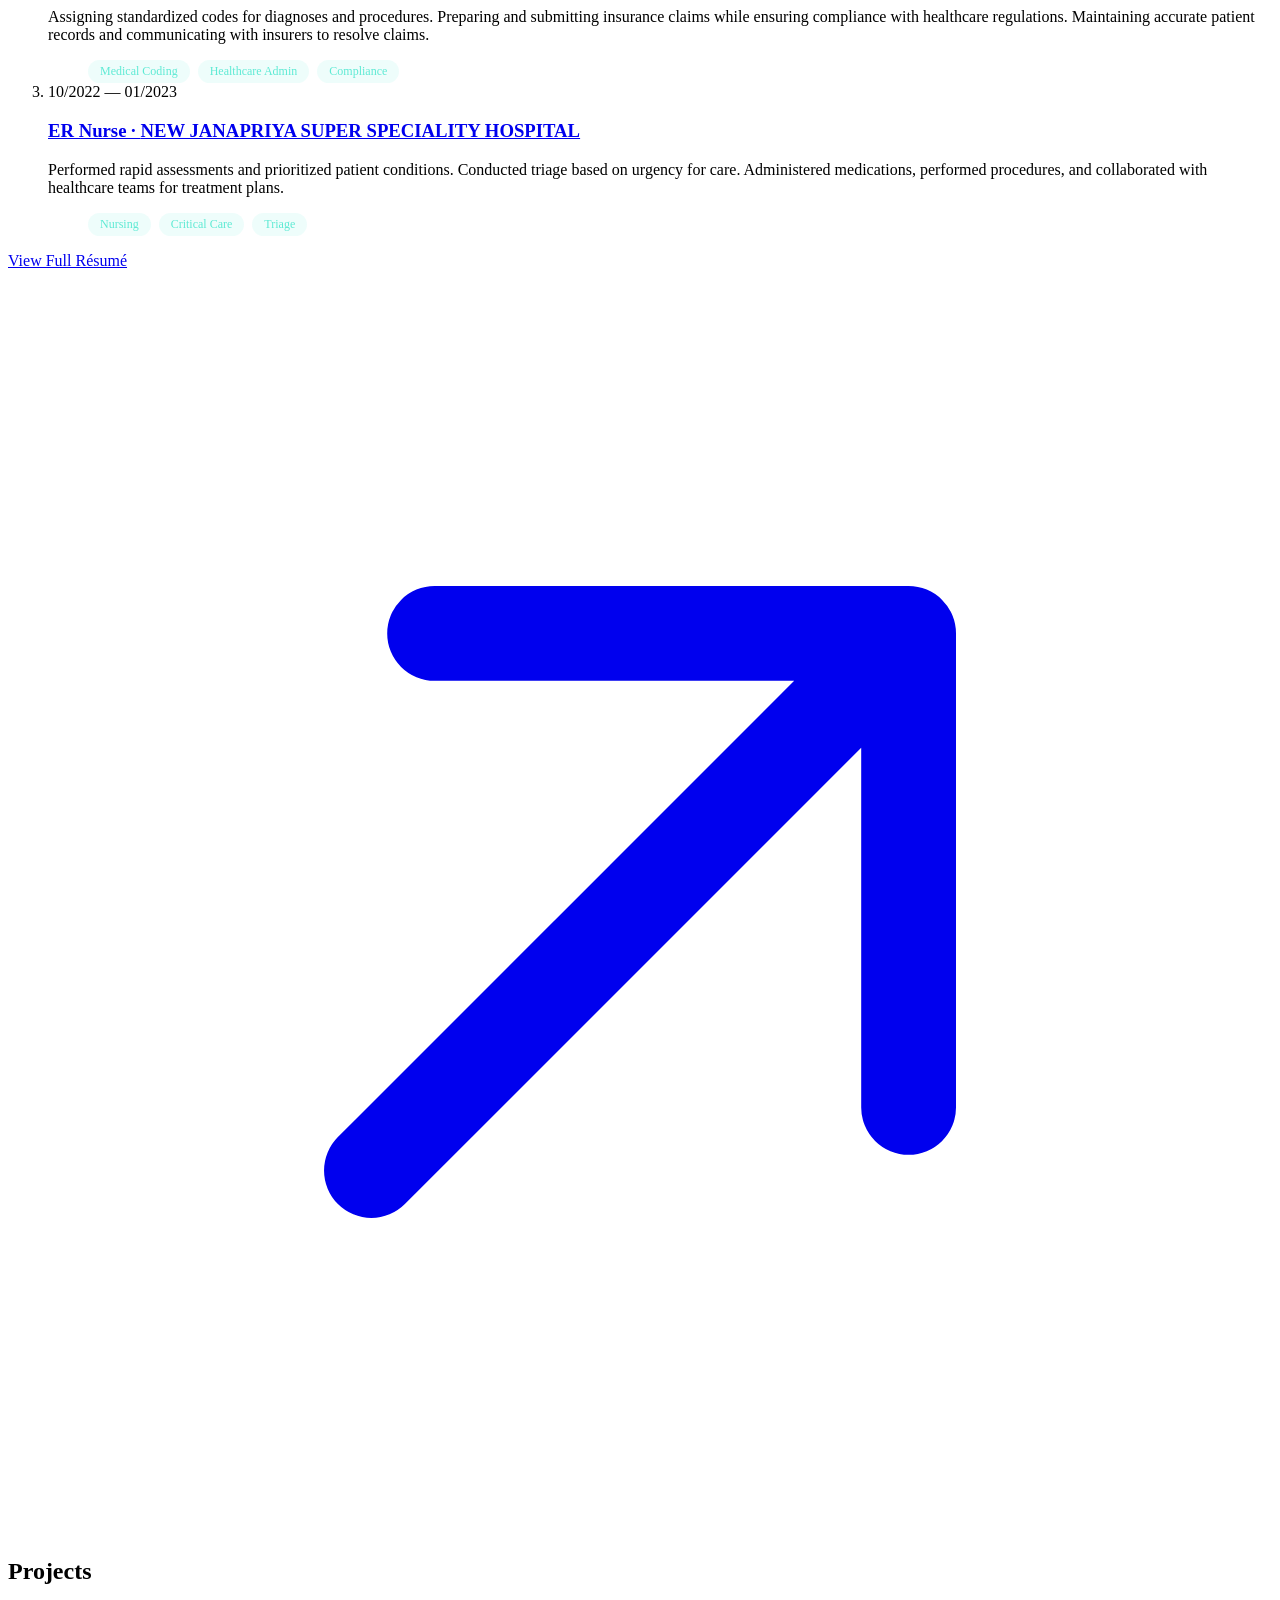
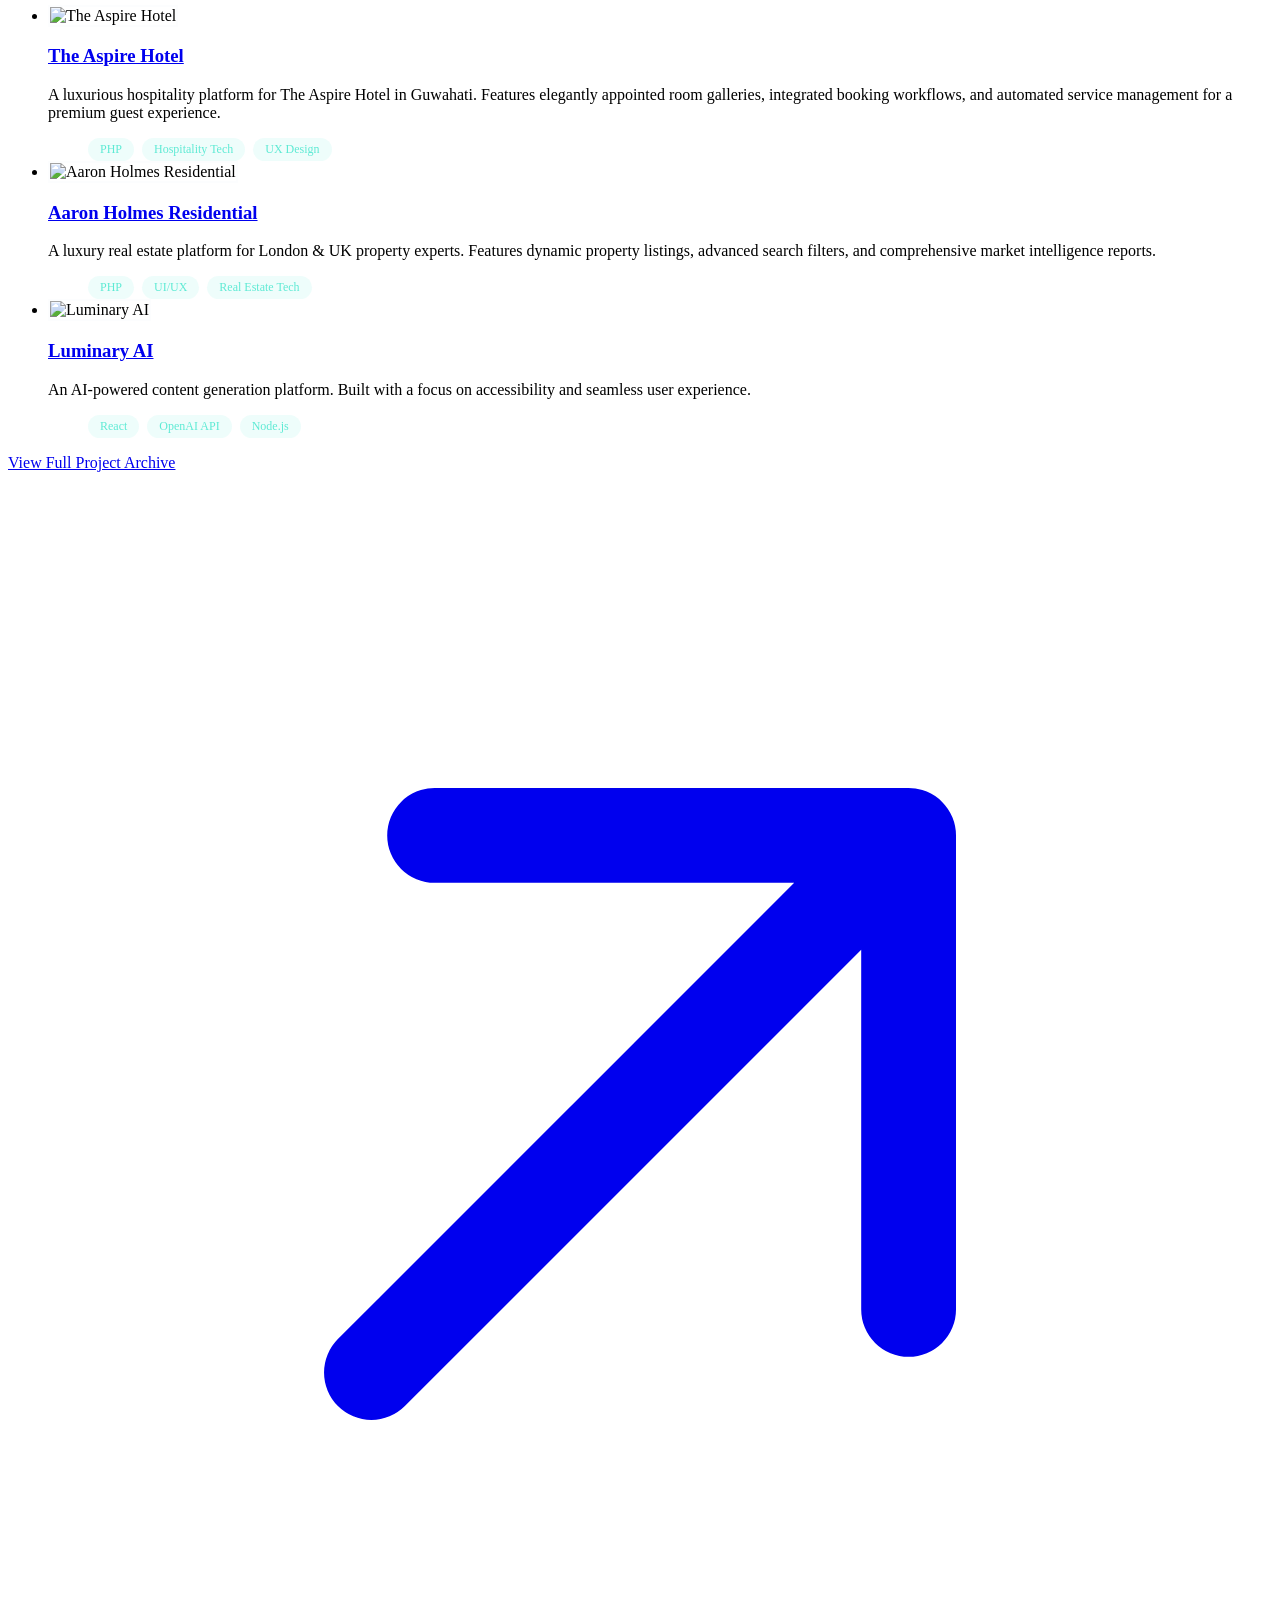
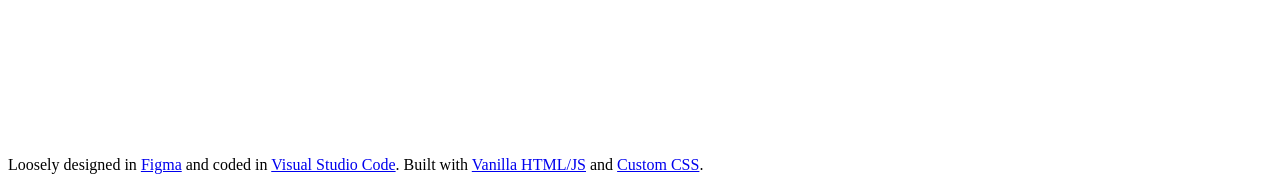
==== commit 56f035e5: "refactor: migrate to Brittany Chiang-style portfolio architecture and update site content" ====
--- a/index.html
+++ b/index.html
@@ -1,203 +1,283 @@
 <!doctype html>
-<html lang="en">
+<html lang="en" class="scroll-smooth">
   <head>
     <meta charset="UTF-8" />
     <meta name="viewport" content="width=device-width, initial-scale=1.0" />
-    <title>AIK — Digital Product Studio</title>
-    <link
-      href="https://fonts.googleapis.com/css2?family=Playfair+Display:ital,wght@0,400;0,700;0,900;1,400;1,700&family=DM+Mono:wght@300;400;500&family=Syne:wght@400;600;700;800&display=swap"
-      rel="stylesheet"
-    />
+    <meta name="description" content="AIK — Asif Imran Khan. Front-End Developer. Crafting accessible, pixel-perfect digital experiences." />
+    <title>Asif Imran Khan | Front-End Developer</title>
+
     <link rel="stylesheet" href="css/style.css" />
+    <script src="https://cdn.tailwindcss.com"></script>
+    <script>
+      tailwind.config = {
+        theme: {
+          extend: {
+            colors: {
+              slate: {
+                900: "#0f172a",
+                950: "#020617",
+              },
+              teal: {
+                300: "#5eead4",
+              },
+            },
+          },
+        },
+      };
+    </script>
+    <script src="js/script.js" defer></script>
   </head>
-  <body>
-    <div class="cursor" id="cursor"></div>
-    <div class="cursor-ring" id="cursorRing"></div>
-
-    <!-- NAV -->
-    <nav>
-      <a href="#" class="nav-logo">AIK</a>
-      <ul class="nav-links">
-        <li><a href="#work">Work</a></li>
-        <li><a href="#services">Services</a></li>
-        <li><a href="#process">Process</a></li>
-        <li><a href="#about">About</a></li>
-      </ul>
-      <a href="#contact" class="nav-cta">Start a Project</a>
-    </nav>
-
-    <!-- HERO -->
-    <section class="hero">
-      <div class="hero-bg"></div>
-      <div class="hero-line-v"></div>
-      <div class="hero-line-v"></div>
-      <div class="hero-line-v"></div>
-
-      <div class="hero-content">
-        <div class="hero-eyebrow">Digital Product Studio</div>
-        <h1 class="hero-title">
-          We craft<br />
-          <em>digital</em><br />
-          <span class="stroke">experiences.</span>
-        </h1>
-        <p class="hero-sub">
-          A boutique studio building products that stand at the intersection of
-          strategy, design, and technology — built to last, built to perform.
-        </p>
-        <div class="hero-actions">
-          <a href="#work" class="btn-primary"><span>View our work</span></a>
-          <a href="#contact" class="btn-secondary">
-            Get in touch
-            <svg width="16" height="16" viewBox="0 0 16 16" fill="none">
-              <path
-                d="M3 8h10M9 4l4 4-4 4"
-                stroke="currentColor"
-                stroke-width="1.2"
-                stroke-linecap="round"
-                stroke-linejoin="round"
-              />
-            </svg>
-          </a>
-        </div>
-      </div>
-
-      <div class="hero-bottom">
-        <div style="display: flex; gap: 60px">
-          <div class="hero-stat">
-            <span class="num">48+</span>
-            <span class="label">Projects Shipped</span>
+  <body
+    class="bg-slate-900 leading-relaxed text-slate-400 antialiased selection:bg-teal-300 selection:text-teal-900"
+  >
+    <!-- Spotlight Background -->
+    <div
+      id="spotlight"
+      class="pointer-events-none fixed inset-0 z-30 transition duration-300 lg:absolute"
+    ></div>
+
+    <div
+      class="mx-auto min-height-screen max-w-screen-xl px-6 py-12 font-sans md:px-12 md:py-20 lg:px-24 lg:py-0"
+    >
+      <div class="lg:flex lg:justify-between lg:gap-4">
+        <!-- Header / Left Column -->
+        <header
+          class="lg:sticky lg:top-0 lg:flex lg:max-h-screen lg:w-1/2 lg:flex-col lg:justify-between lg:py-24 z-50"
+        >
+          <div>
+            <h1
+              class="text-4xl font-bold tracking-tight text-slate-200 sm:text-5xl"
+            >
+              <a href="#">Asif Imran Khan</a>
+            </h1>
+            <h2 class="mt-3 text-lg font-medium tracking-tight text-slate-200 sm:text-xl">
+              Front-End Developer at AIK Studio
+            </h2>
+            <p class="mt-4 max-w-xs leading-normal">
+              I build accessible, pixel-perfect digital experiences for the web.
+            </p>
+
+            <nav class="nav hidden lg:block" aria-label="In-page jump links">
+              <ul class="mt-16 w-max">
+                <li>
+                  <a class="group flex items-center py-3 active" href="#about">
+                    <span
+                      class="nav-indicator mr-4 h-px w-8 bg-slate-600 transition-all group-hover:w-16 group-hover:bg-slate-200 group-focus-visible:w-16 group-focus-visible:bg-slate-200 motion-reduce:transition-none"
+                    ></span>
+                    <span
+                      class="nav-text text-xs font-bold uppercase tracking-widest text-slate-500 group-hover:text-slate-200 group-focus-visible:text-slate-200"
+                      >About</span
+                    >
+                  </a>
+                </li>
+                <li>
+                  <a class="group flex items-center py-3" href="#experience">
+                    <span
+                      class="nav-indicator mr-4 h-px w-8 bg-slate-600 transition-all group-hover:w-16 group-hover:bg-slate-200 group-focus-visible:w-16 group-focus-visible:bg-slate-200 motion-reduce:transition-none"
+                    ></span>
+                    <span
+                      class="nav-text text-xs font-bold uppercase tracking-widest text-slate-500 group-hover:text-slate-200 group-focus-visible:text-slate-200"
+                      >Experience</span
+                    >
+                  </a>
+                </li>
+                <li>
+                  <a class="group flex items-center py-3" href="#projects">
+                    <span
+                      class="nav-indicator mr-4 h-px w-8 bg-slate-600 transition-all group-hover:w-16 group-hover:bg-slate-200 group-focus-visible:w-16 group-focus-visible:bg-slate-200 motion-reduce:transition-none"
+                    ></span>
+                    <span
+                      class="nav-text text-xs font-bold uppercase tracking-widest text-slate-500 group-hover:text-slate-200 group-focus-visible:text-slate-200"
+                      >Projects</span
+                    >
+                  </a>
+                </li>
+              </ul>
+            </nav>
           </div>
-          <div class="hero-stat">
-            <span class="num">12</span>
-            <span class="label">Countries</span>
-          </div>
-          <div class="hero-stat">
-            <span class="num">98%</span>
-            <span class="label">Client Satisfaction</span>
-          </div>
-        </div>
-        <div class="hero-scroll">
-          <div class="scroll-line"></div>
-          scroll
-        </div>
-      </div>
-    </section>
-
-    <!-- MARQUEE -->
-    <div class="marquee-section">
-      <div class="marquee-track">
-        <div class="marquee-item">Product Design</div>
-        <div class="marquee-item">Web Development</div>
-        <div class="marquee-item">Brand Identity</div>
-        <div class="marquee-item">Mobile Apps</div>
-        <div class="marquee-item">UX Research</div>
-        <div class="marquee-item">Motion Design</div>
-        <div class="marquee-item">SaaS Platforms</div>
-        <div class="marquee-item">Product Design</div>
-        <div class="marquee-item">Web Development</div>
-        <div class="marquee-item">Brand Identity</div>
-        <div class="marquee-item">Mobile Apps</div>
-        <div class="marquee-item">UX Research</div>
-        <div class="marquee-item">Motion Design</div>
-        <div class="marquee-item">SaaS Platforms</div>
+
+          <ul class="ml-1 mt-8 flex items-center" aria-label="Social media">
+            <li class="mr-5 text-xs">
+              <a
+                class="block hover:text-slate-200"
+                href="https://github.com/asifimrankhan7"
+                target="_blank"
+                rel="noreferrer"
+              >
+                <span class="sr-only">GitHub</span>
+                <svg
+                  xmlns="http://www.w3.org/2000/svg"
+                  viewBox="0 0 16 16"
+                  fill="currentColor"
+                  class="h-6 w-6"
+                  aria-hidden="true"
+                >
+                  <path
+                    d="M8 0C3.58 0 0 3.58 0 8c0 3.54 2.29 6.53 5.47 7.59.4.07.55-.17.55-.38 0-.19-.01-.82-.01-1.49-2.01.37-2.53-.49-2.69-.94-.09-.23-.48-.94-.82-1.13-.28-.15-.68-.52-.01-.53.63-.01 1.08.58 1.23.82.72 1.21 1.87.87 2.33.66.07-.52.28-.87.51-1.07-1.78-.2-3.64-.89-3.64-3.95 0-.87.31-1.59.82-2.15-.08-.2-.36-1.02.08-2.12 0 0 .67-.21 2.2.82.64-.18 1.32-.27 2-.27.68 0 1.36.09 2 .27 1.53-1.04 2.2-.82 2.2-.82.44 1.1.16 1.92.08 2.12.51.56.82 1.27.82 2.15 0 3.07-1.87 3.75-3.65 3.95.29.25.54.73.54 1.48 0 1.07-.01 1.93-.01 2.2 0 .21.15.46.55.38A8.013 8.013 0 0016 8c0-4.42-3.58-8-8-8z"
+                  ></path>
+                </svg>
+              </a>
+            </li>
+            <li class="mr-5 text-xs">
+              <a
+                class="block hover:text-slate-200"
+                href="https://linkedin.com/in/asifimrankhan7"
+                target="_blank"
+                rel="noreferrer"
+              >
+                <span class="sr-only">LinkedIn</span>
+                <svg
+                  xmlns="http://www.w3.org/2000/svg"
+                  viewBox="0 0 24 24"
+                  fill="currentColor"
+                  class="h-6 w-6"
+                  aria-hidden="true"
+                >
+                  <path
+                    d="M20.5 2h-17A1.5 1.5 0 002 3.5v17A1.5 1.5 0 003.5 22h17a1.5 1.5 0 001.5-1.5v-17A1.5 1.5 0 0020.5 2zM8 19H5v-9h3zM6.5 8.25A1.75 1.75 0 118.25 6.5 1.75 1.75 0 016.5 8.25zM19 19h-3v-4.74c0-1.42-.6-1.93-1.38-1.93A1.74 1.74 0 0013 14.19V19h-3v-9h2.9v1.3a3.11 3.11 0 012.7-1.4c1.55 0 3.36.86 3.36 3.66z"
+                  ></path>
+                </svg>
+              </a>
+            </li>
+          </ul>
+        </header>
+
+        <!-- Right Column / Content -->
+        <main id="content" class="pt-24 lg:w-1/2 lg:py-24">
+          <!-- About -->
+          <section
+            id="about"
+            class="mb-16 scroll-mt-16 md:mb-24 lg:mb-36 lg:scroll-mt-24"
+            aria-label="About me"
+          >
+            <div
+              class="sticky top-0 z-20 -mx-6 mb-4 w-full bg-slate-900/75 px-6 py-5 backdrop-blur md:-mx-12 md:px-12 lg:hidden"
+            >
+              <h2
+                class="text-sm font-bold uppercase tracking-widest text-slate-200 lg:sr-only"
+              >
+                About
+              </h2>
+            </div>
+            <div id="about-content">
+              <!-- Dynamically Rendered -->
+            </div>
+          </section>
+
+          <!-- Experience -->
+          <section
+            id="experience"
+            class="mb-16 scroll-mt-16 md:mb-24 lg:mb-36 lg:scroll-mt-24"
+            aria-label="Work experience"
+          >
+            <div
+              class="sticky top-0 z-20 -mx-6 mb-4 w-full bg-slate-900/75 px-6 py-5 backdrop-blur md:-mx-12 md:px-12 lg:hidden"
+            >
+              <h2
+                class="text-sm font-bold uppercase tracking-widest text-slate-200 lg:sr-only"
+              >
+                Experience
+              </h2>
+            </div>
+            <div id="experience-list">
+              <!-- Dynamically Rendered -->
+            </div>
+            <div class="mt-12">
+              <a
+                class="inline-flex items-center font-medium leading-tight text-slate-200 group"
+                aria-label="View Full Résumé"
+                href="resume.html"
+              >
+                <span>View Full Résumé</span>
+                <svg
+                  xmlns="http://www.w3.org/2000/svg"
+                  viewBox="0 0 20 20"
+                  fill="currentColor"
+                  class="ml-1 inline-block h-4 w-4 shrink-0 transition-transform group-hover:-translate-y-1 group-hover:translate-x-1 group-focus-visible:-translate-y-1 group-focus-visible:translate-x-1 motion-reduce:transition-none"
+                  aria-hidden="true"
+                >
+                  <path
+                    fill-rule="evenodd"
+                    d="M5.22 14.78a.75.75 0 001.06 0l7.22-7.22v5.69a.75.75 0 001.5 0v-7.5a.75.75 0 00-.75-.75h-7.5a.75.75 0 000 1.5h5.69l-7.22 7.22a.75.75 0 000 1.06z"
+                    clip-rule="evenodd"
+                  ></path>
+                </svg>
+              </a>
+            </div>
+          </section>
+
+          <!-- Projects -->
+          <section
+            id="projects"
+            class="mb-16 scroll-mt-16 md:mb-24 lg:mb-36 lg:scroll-mt-24"
+            aria-label="Selected projects"
+          >
+            <div
+              class="sticky top-0 z-20 -mx-6 mb-4 w-full bg-slate-900/75 px-6 py-5 backdrop-blur md:-mx-12 md:px-12 lg:hidden"
+            >
+              <h2
+                class="text-sm font-bold uppercase tracking-widest text-slate-200 lg:sr-only"
+              >
+                Projects
+              </h2>
+            </div>
+            <div id="projects-list">
+              <!-- Dynamically Rendered -->
+            </div>
+            <div class="mt-12">
+              <a
+                class="inline-flex items-center font-medium leading-tight text-slate-200 group"
+                aria-label="View Full Project Archive"
+                href="#"
+              >
+                <span>View Full Project Archive</span>
+                <svg
+                  xmlns="http://www.w3.org/2000/svg"
+                  viewBox="0 0 20 20"
+                  fill="currentColor"
+                  class="ml-1 inline-block h-4 w-4 shrink-0 transition-transform group-hover:-translate-y-1 group-hover:translate-x-1 group-focus-visible:-translate-y-1 group-focus-visible:translate-x-1 motion-reduce:transition-none"
+                  aria-hidden="true"
+                >
+                  <path
+                    fill-rule="evenodd"
+                    d="M5.22 14.78a.75.75 0 001.06 0l7.22-7.22v5.69a.75.75 0 001.5 0v-7.5a.75.75 0 00-.75-.75h-7.5a.75.75 0 000 1.5h5.69l-7.22 7.22a.75.75 0 000 1.06z"
+                    clip-rule="evenodd"
+                  ></path>
+                </svg>
+              </a>
+            </div>
+          </section>
+
+          <!-- Footer -->
+          <footer class="max-w-md pb-16 text-sm text-slate-500 sm:pb-0">
+            <p>
+              Loosely designed in
+              <a
+                href="https://www.figma.com/"
+                class="font-medium text-slate-400 hover:text-teal-300 focus-visible:text-teal-300"
+                >Figma</a
+              >
+              and coded in
+              <a
+                href="https://code.visualstudio.com/"
+                class="font-medium text-slate-400 hover:text-teal-300 focus-visible:text-teal-300"
+                >Visual Studio Code</a
+              >. Built with
+              <a
+                href="https://developer.mozilla.org/en-US/docs/Web/HTML"
+                class="font-medium text-slate-400 hover:text-teal-300 focus-visible:text-teal-300"
+                >Vanilla HTML/JS</a
+              >
+              and
+              <a
+                href="https://developer.mozilla.org/en-US/docs/Web/CSS"
+                class="font-medium text-slate-400 hover:text-teal-300 focus-visible:text-teal-300"
+                >Custom CSS</a
+              >.
+            </p>
+          </footer>
+        </main>
       </div>
     </div>
-
-    <!-- SERVICES -->
-    <section id="services" class="section">
-      <div class="section-label">Our Services — 01</div>
-
-      <div class="services-grid" id="services-container">
-        <!-- Services dynamically generated via js/data.js -->
-      </div>
-    </section>
-
-    <!-- WORK -->
-    <section id="work" class="work-section">
-      <div class="work-header reveal">
-        <h2 class="section-title">Selected<br /><em>Work</em></h2>
-        <a href="#" class="work-link">
-          View all projects
-          <svg width="16" height="16" viewBox="0 0 16 16" fill="none">
-            <path
-              d="M3 8h10M9 4l4 4-4 4"
-              stroke="currentColor"
-              stroke-width="1.2"
-              stroke-linecap="round"
-              stroke-linejoin="round"
-            />
-          </svg>
-        </a>
-      </div>
-
-      <div class="work-grid" id="work-container">
-        <!-- Projects dynamically generated via js/data.js -->
-      </div>
-    </section>
-
-    <!-- PROCESS -->
-    <section id="process" class="process-section">
-      <div class="section-label">How We Work — 02</div>
-
-      <div class="process-grid">
-        <div class="process-left">
-          <p class="process-intro reveal">
-            "Great products aren't born from briefs — they emerge from deep
-            understanding, honest dialogue, and obsessive craft."
-          </p>
-
-          <div class="process-steps" id="process-container">
-            <!-- Process steps dynamically generated via js/data.js -->
-          </div>
-        </div>
-
-        <div class="process-right reveal" id="tech-container">
-          <!-- Tech stack dynamically generated via js/data.js -->
-        </div>
-      </div>
-    </section>
-
-    <!-- TESTIMONIALS -->
-    <section id="about" class="testimonials">
-      <div class="section-label">What Clients Say — 03</div>
-      <div class="section-title reveal" style="margin-bottom: 0">
-        People who <em>trust us</em>
-      </div>
-
-      <div class="testimonials-grid" id="testimonials-container">
-        <!-- Testimonials dynamically generated via js/data.js -->
-      </div>
-    </section>
-
-    <!-- CTA -->
-    <section id="contact" class="cta-section">
-      <div class="big-word">START</div>
-      <div class="cta-content">
-        <div class="cta-label">Get in touch</div>
-        <h2 class="cta-title">
-          Ready to build<br />something <em>remarkable?</em>
-        </h2>
-        <p class="cta-sub">
-          We're selective about who we work with — not because we're precious,
-          but because great work requires genuine partnership.
-        </p>
-        <a href="mailto:hello@aik.studio" class="cta-email">hello@aik.studio</a>
-      </div>
-    </section>
-
-    <!-- FOOTER -->
-    <footer>
-      <div class="footer-logo">AIK</div>
-      <ul class="footer-links">
-        <li><a href="#">Twitter</a></li>
-        <li><a href="#">LinkedIn</a></li>
-        <li><a href="#">Dribbble</a></li>
-        <li><a href="#">GitHub</a></li>
-      </ul>
-      <div class="footer-copy">© 2025 AIK Studio. All rights reserved.</div>
-    </footer>
-
-    <script src="js/data.js"></script>
-    <script src="js/script.js"></script>
   </body>
 </html>
--- a/css/style.css
+++ b/css/style.css
@@ -1,1194 +1,116 @@
-      :root {
-        --black: #050505;
-        --off-black: #0d0d0d;
-        --carbon: #141414;
-        --gold: #c8a96e;
-        --gold-light: #e8c98a;
-        --gold-dim: #8a6f3e;
-        --white: #f5f0e8;
-        --muted: #6b6560;
-        --grain-opacity: 0.04;
-      }
+/* CUSTOM STYLES FOR AIK PORTFOLIO */
 
-      *,
-      *::before,
-      *::after {
-        margin: 0;
-        padding: 0;
-        box-sizing: border-box;
-      }
+:root {
+  --x: 50%;
+  --y: 50%;
+}
 
-      html {
-        scroll-behavior: smooth;
-      }
+html {
+  scroll-behavior: smooth;
+}
 
-      body {
-        background: var(--black);
-        color: var(--white);
-        font-family: "Syne", sans-serif;
-        overflow-x: hidden;
-        cursor: none;
-      }
+/* SPOTLIGHT EFFECT */
+#spotlight {
+  position: fixed;
+  inset: 0;
+  z-index: 30;
+  pointer-events: none;
+  background: radial-gradient(800px at var(--x) var(--y), rgba(29, 78, 216, 0.1), transparent 80%);
+  opacity: 0;
+  transition: opacity 0.5s ease;
+}
 
-      /* CUSTOM CURSOR */
-      .cursor {
-        position: fixed;
-        width: 10px;
-        height: 10px;
-        background: var(--gold);
-        border-radius: 50%;
-        pointer-events: none;
-        z-index: 9999;
-        transform: translate(-50%, -50%);
-        transition:
-          transform 0.1s ease,
-          width 0.3s ease,
-          height 0.3s ease,
-          background 0.3s ease;
-        mix-blend-mode: difference;
-      }
-      .cursor-ring {
-        position: fixed;
-        width: 36px;
-        height: 36px;
-        border: 1px solid var(--gold);
-        border-radius: 50%;
-        pointer-events: none;
-        z-index: 9998;
-        transform: translate(-50%, -50%);
-        transition:
-          transform 0.18s ease,
-          width 0.3s ease,
-          height 0.3s ease,
-          opacity 0.3s ease;
-        opacity: 0.5;
-      }
-      .cursor.hovering {
-        width: 20px;
-        height: 20px;
-      }
-      .cursor-ring.hovering {
-        width: 60px;
-        height: 60px;
-        opacity: 0.2;
-      }
+body:hover #spotlight {
+  opacity: 1;
+}
 
-      /* GRAIN OVERLAY */
-      body::before {
-        content: "";
-        position: fixed;
-        inset: 0;
-        background-image: url("data:image/svg+xml,%3Csvg viewBox='0 0 256 256' xmlns='http://www.w3.org/2000/svg'%3E%3Cfilter id='noise'%3E%3CfeTurbulence type='fractalNoise' baseFrequency='0.9' numOctaves='4' stitchTiles='stitch'/%3E%3C/filter%3E%3Crect width='100%25' height='100%25' filter='url(%23noise)' opacity='1'/%3E%3C/svg%3E");
-        opacity: var(--grain-opacity);
-        pointer-events: none;
-        z-index: 9997;
-        animation: grain 0.5s steps(2) infinite;
-      }
-      @keyframes grain {
-        0%,
-        100% {
-          transform: translate(0, 0);
-        }
-        25% {
-          transform: translate(-1%, 1%);
-        }
-        50% {
-          transform: translate(1%, -1%);
-        }
-        75% {
-          transform: translate(-0.5%, 0.5%);
-        }
-      }
+/* NAV INDICATOR ANIMATION */
+.nav a .nav-indicator {
+  transition: all 0.3s ease;
+}
 
-      /* NAV */
-      nav {
-        position: fixed;
-        top: 0;
-        left: 0;
-        right: 0;
-        z-index: 100;
-        display: flex;
-        justify-content: space-between;
-        align-items: center;
-        padding: 28px 60px;
-        mix-blend-mode: normal;
-      }
-      nav::before {
-        content: "";
-        position: absolute;
-        inset: 0;
-        background: linear-gradient(
-          to bottom,
-          rgba(5, 5, 5, 0.9) 0%,
-          transparent 100%
-        );
-        pointer-events: none;
-      }
-      .nav-logo {
-        font-family: "Playfair Display", serif;
-        font-size: 1.6rem;
-        font-weight: 900;
-        color: var(--gold);
-        letter-spacing: 0.1em;
-        text-decoration: none;
-        position: relative;
-        z-index: 1;
-      }
-      .nav-links {
-        display: flex;
-        gap: 48px;
-        list-style: none;
-        position: relative;
-        z-index: 1;
-      }
-      .nav-links a {
-        font-family: "DM Mono", monospace;
-        font-size: 0.7rem;
-        font-weight: 400;
-        color: var(--muted);
-        text-decoration: none;
-        letter-spacing: 0.15em;
-        text-transform: uppercase;
-        transition: color 0.3s;
-      }
-      .nav-links a:hover {
-        color: var(--gold);
-      }
-      .nav-cta {
-        position: relative;
-        z-index: 1;
-        font-family: "DM Mono", monospace;
-        font-size: 0.68rem;
-        font-weight: 500;
-        color: var(--black);
-        background: var(--gold);
-        border: none;
-        padding: 10px 24px;
-        letter-spacing: 0.15em;
-        text-transform: uppercase;
-        text-decoration: none;
-        cursor: none;
-        transition:
-          background 0.3s,
-          transform 0.2s;
-      }
-      .nav-cta:hover {
-        background: var(--gold-light);
-        transform: translateY(-1px);
-      }
+.nav a:hover .nav-indicator,
+.nav a.active .nav-indicator {
+  width: 4rem; /* w-16 */
+  background-color: #e2e8f0; /* slate-200 */
+}
 
-      /* HERO */
-      .hero {
-        min-height: 100vh;
-        display: grid;
-        grid-template-rows: 1fr auto;
-        padding: 0 60px;
-        position: relative;
-        overflow: hidden;
-      }
+.nav a:hover .nav-text,
+.nav a.active .nav-text {
+  color: #e2e8f0; /* slate-200 */
+}
 
-      .hero-bg {
-        position: absolute;
-        inset: 0;
-        background:
-          radial-gradient(
-            ellipse 80% 60% at 70% 40%,
-            rgba(200, 169, 110, 0.06) 0%,
-            transparent 60%
-          ),
-          radial-gradient(
-            ellipse 40% 40% at 20% 80%,
-            rgba(200, 169, 110, 0.04) 0%,
-            transparent 50%
-          );
-      }
+/* CARD LIST HOVER EFFECTS (Dim other cards) */
+.card-list:hover > li {
+  opacity: 0.5;
+}
 
-      .hero-line-v {
-        position: absolute;
-        top: 0;
-        bottom: 0;
-        width: 1px;
-        background: linear-gradient(
-          to bottom,
-          transparent,
-          var(--gold-dim) 30%,
-          var(--gold-dim) 70%,
-          transparent
-        );
-        opacity: 0.2;
-      }
-      .hero-line-v:nth-child(1) {
-        left: 25%;
-      }
-      .hero-line-v:nth-child(2) {
-        left: 50%;
-      }
-      .hero-line-v:nth-child(3) {
-        left: 75%;
-      }
+.card-list > li {
+  transition: opacity 0.3s ease;
+}
 
-      .hero-content {
-        display: flex;
-        flex-direction: column;
-        justify-content: center;
-        padding-top: 120px;
-        position: relative;
-        z-index: 2;
-      }
+.card-list > li:hover {
+  opacity: 1;
+}
 
-      .hero-eyebrow {
-        font-family: "DM Mono", monospace;
-        font-size: 0.68rem;
-        letter-spacing: 0.3em;
-        text-transform: uppercase;
-        color: var(--gold);
-        margin-bottom: 32px;
-        opacity: 0;
-        animation: fadeUp 0.8s ease forwards 0.3s;
-        display: flex;
-        align-items: center;
-        gap: 16px;
-      }
-      .hero-eyebrow::before {
-        content: "";
-        display: block;
-        width: 40px;
-        height: 1px;
-        background: var(--gold);
-      }
+/* CUSTOM CARD STYLES */
+.card {
+  transition: all 0.3s ease;
+}
 
-      .hero-title {
-        font-family: "Playfair Display", serif;
-        font-size: clamp(4rem, 9vw, 10rem);
-        font-weight: 900;
-        line-height: 0.92;
-        letter-spacing: -0.02em;
-        opacity: 0;
-        animation: fadeUp 1s ease forwards 0.5s;
-      }
-      .hero-title em {
-        font-style: italic;
-        color: var(--gold);
-      }
-      .hero-title .stroke {
-        -webkit-text-stroke: 1px rgba(200, 169, 110, 0.4);
-        color: transparent;
-      }
+.card:hover {
+  background-color: rgba(30, 41, 59, 0.5);
+  box-shadow: inset 0 1px 0 0 rgba(148, 163, 184, 0.1);
+}
 
-      .hero-sub {
-        max-width: 500px;
-        font-family: "Syne", sans-serif;
-        font-size: 1rem;
-        font-weight: 400;
-        color: var(--muted);
-        line-height: 1.7;
-        margin-top: 40px;
-        opacity: 0;
-        animation: fadeUp 0.8s ease forwards 0.8s;
-      }
+.card h3 a::after {
+  content: '';
+  position: absolute;
+  inset: 0;
+  z-index: 10;
+}
 
-      .hero-actions {
-        display: flex;
-        gap: 24px;
-        align-items: center;
-        margin-top: 56px;
-        opacity: 0;
-        animation: fadeUp 0.8s ease forwards 1s;
-      }
+.tags {
+  display: flex;
+  flex-wrap: wrap;
+  list-style: none;
+  gap: 0.5rem;
+  margin-top: 1rem;
+}
 
-      .btn-primary {
-        font-family: "DM Mono", monospace;
-        font-size: 0.72rem;
-        font-weight: 500;
-        letter-spacing: 0.2em;
-        text-transform: uppercase;
-        color: var(--black);
-        background: var(--gold);
-        padding: 18px 44px;
-        text-decoration: none;
-        cursor: none;
-        transition: all 0.3s ease;
-        position: relative;
-        overflow: hidden;
-      }
-      .btn-primary::after {
-        content: "";
-        position: absolute;
-        inset: 0;
-        background: var(--gold-light);
-        transform: translateX(-100%);
-        transition: transform 0.3s ease;
-      }
-      .btn-primary:hover::after {
-        transform: translateX(0);
-      }
-      .btn-primary span {
-        position: relative;
-        z-index: 1;
-      }
+.tag {
+  display: inline-flex;
+  align-items: center;
+  border-radius: 9999px;
+  background-color: rgba(94, 234, 212, 0.1);
+  padding: 0.25rem 0.75rem;
+  font-size: 0.75rem;
+  font-weight: 500;
+  line-height: 1.25;
+  color: #5eead4;
+}
 
-      .btn-secondary {
-        font-family: "DM Mono", monospace;
-        font-size: 0.72rem;
-        font-weight: 400;
-        letter-spacing: 0.2em;
-        text-transform: uppercase;
-        color: var(--muted);
-        text-decoration: none;
-        cursor: none;
-        display: flex;
-        align-items: center;
-        gap: 10px;
-        transition: color 0.3s;
-      }
-      .btn-secondary:hover {
-        color: var(--gold);
-      }
-      .btn-secondary svg {
-        transition: transform 0.3s;
-      }
-      .btn-secondary:hover svg {
-        transform: translateX(4px);
-      }
+#about-content a {
+  color: #5eead4;
+  font-weight: 500;
+  transition: color 0.3s ease;
+}
 
-      .hero-bottom {
-        display: flex;
-        justify-content: space-between;
-        align-items: flex-end;
-        padding-bottom: 48px;
-        position: relative;
-        z-index: 2;
-        opacity: 0;
-        animation: fadeUp 0.8s ease forwards 1.2s;
-      }
+#about-content a:hover {
+  color: #e2e8f0;
+}
 
-      .hero-stat {
-        text-align: center;
-      }
-      .hero-stat .num {
-        font-family: "Playfair Display", serif;
-        font-size: 2.4rem;
-        font-weight: 700;
-        color: var(--gold);
-        display: block;
-      }
-      .hero-stat .label {
-        font-family: "DM Mono", monospace;
-        font-size: 0.6rem;
-        letter-spacing: 0.2em;
-        text-transform: uppercase;
-        color: var(--muted);
-        display: block;
-        margin-top: 4px;
-      }
+/* PROJECT IMAGE BORDER */
+.project-img img {
+  border: 2px solid rgba(226, 232, 240, 0.1);
+  transition: border-color 0.3s ease;
+}
 
-      .hero-scroll {
-        display: flex;
-        flex-direction: column;
-        align-items: center;
-        gap: 12px;
-        font-family: "DM Mono", monospace;
-        font-size: 0.6rem;
-        letter-spacing: 0.2em;
-        text-transform: uppercase;
-        color: var(--muted);
-      }
-      .scroll-line {
-        width: 1px;
-        height: 60px;
-        background: linear-gradient(to bottom, var(--gold), transparent);
-        animation: scrollPulse 2s ease infinite;
-      }
-      @keyframes scrollPulse {
-        0%,
-        100% {
-          opacity: 0.3;
-          transform: scaleY(1);
-        }
-        50% {
-          opacity: 1;
-          transform: scaleY(0.6);
-        }
-      }
+.card:hover .project-img img {
+  border-color: rgba(226, 232, 240, 0.3);
+}
 
-      /* MARQUEE */
-      .marquee-section {
-        border-top: 1px solid rgba(200, 169, 110, 0.15);
-        border-bottom: 1px solid rgba(200, 169, 110, 0.15);
-        padding: 20px 0;
-        overflow: hidden;
-        background: var(--carbon);
-      }
-      .marquee-track {
-        display: flex;
-        gap: 0;
-        animation: marquee 20s linear infinite;
-        white-space: nowrap;
-      }
-      .marquee-item {
-        font-family: "Playfair Display", serif;
-        font-size: 1rem;
-        font-style: italic;
-        color: var(--gold-dim);
-        padding: 0 60px;
-        flex-shrink: 0;
-        display: flex;
-        align-items: center;
-        gap: 60px;
-      }
-      .marquee-item::after {
-        content: "✦";
-        color: var(--gold);
-        font-style: normal;
-        font-size: 0.6rem;
-      }
-      @keyframes marquee {
-        from {
-          transform: translateX(0);
-        }
-        to {
-          transform: translateX(-50%);
-        }
-      }
-
-      /* SERVICES */
-      .section {
-        padding: 140px 60px;
-        position: relative;
-      }
-
-      .section-label {
-        font-family: "DM Mono", monospace;
-        font-size: 0.65rem;
-        letter-spacing: 0.3em;
-        text-transform: uppercase;
-        color: var(--gold);
-        margin-bottom: 80px;
-        display: flex;
-        align-items: center;
-        gap: 20px;
-      }
-      .section-label::after {
-        content: "";
-        flex: 1;
-        height: 1px;
-        background: rgba(200, 169, 110, 0.2);
-      }
-
-      .services-grid {
-        display: grid;
-        grid-template-columns: 1fr 1fr;
-        gap: 2px;
-      }
-
-      .service-card {
-        background: var(--carbon);
-        padding: 64px 56px;
-        position: relative;
-        overflow: hidden;
-        transition: background 0.4s;
-        cursor: none;
-      }
-      .service-card::before {
-        content: "";
-        position: absolute;
-        inset: 0;
-        background: linear-gradient(
-          135deg,
-          rgba(200, 169, 110, 0.06) 0%,
-          transparent 60%
-        );
-        opacity: 0;
-        transition: opacity 0.4s;
-      }
-      .service-card:hover {
-        background: #161616;
-      }
-      .service-card:hover::before {
-        opacity: 1;
-      }
-
-      .service-num {
-        font-family: "DM Mono", monospace;
-        font-size: 0.65rem;
-        letter-spacing: 0.2em;
-        color: var(--gold-dim);
-        margin-bottom: 40px;
-      }
-
-      .service-icon {
-        width: 48px;
-        height: 48px;
-        margin-bottom: 32px;
-        opacity: 0.7;
-      }
-
-      .service-title {
-        font-family: "Playfair Display", serif;
-        font-size: 2rem;
-        font-weight: 700;
-        line-height: 1.1;
-        margin-bottom: 20px;
-        transition: color 0.3s;
-      }
-      .service-card:hover .service-title {
-        color: var(--gold-light);
-      }
-
-      .service-desc {
-        font-size: 0.9rem;
-        color: var(--muted);
-        line-height: 1.75;
-        font-weight: 400;
-      }
-
-      .service-arrow {
-        position: absolute;
-        bottom: 40px;
-        right: 40px;
-        width: 40px;
-        height: 40px;
-        border: 1px solid rgba(200, 169, 110, 0.2);
-        display: flex;
-        align-items: center;
-        justify-content: center;
-        transform: rotate(0deg);
-        transition: all 0.3s;
-        opacity: 0;
-      }
-      .service-card:hover .service-arrow {
-        opacity: 1;
-        transform: rotate(-45deg);
-        border-color: var(--gold);
-      }
-
-      /* FEATURED WORK */
-      .work-section {
-        padding: 0 0 140px;
-      }
-
-      .work-header {
-        padding: 0 60px 80px;
-        display: flex;
-        justify-content: space-between;
-        align-items: flex-end;
-      }
-
-      .section-title {
-        font-family: "Playfair Display", serif;
-        font-size: clamp(2.5rem, 5vw, 5rem);
-        font-weight: 900;
-        line-height: 1;
-      }
-      .section-title em {
-        font-style: italic;
-        color: var(--gold);
-      }
-
-      .work-link {
-        font-family: "DM Mono", monospace;
-        font-size: 0.68rem;
-        letter-spacing: 0.2em;
-        text-transform: uppercase;
-        color: var(--muted);
-        text-decoration: none;
-        cursor: none;
-        display: flex;
-        align-items: center;
-        gap: 10px;
-        transition: color 0.3s;
-        padding-bottom: 8px;
-      }
-      .work-link:hover {
-        color: var(--gold);
-      }
-
-      .work-grid {
-        display: grid;
-        grid-template-columns: 2fr 1fr;
-        grid-template-rows: auto auto;
-        gap: 4px;
-        padding: 0 60px;
-      }
-
-      .work-card {
-        position: relative;
-        overflow: hidden;
-        cursor: none;
-        background: var(--carbon);
-      }
-      .work-card-inner {
-        padding-top: 70%;
-        position: relative;
-        overflow: hidden;
-      }
-      .work-card:nth-child(1) .work-card-inner {
-        padding-top: 56%;
-      }
-      .work-card:nth-child(2) .work-card-inner {
-        padding-top: 110%;
-      }
-      .work-card:nth-child(3) .work-card-inner {
-        padding-top: 65%;
-      }
-      .work-card:nth-child(4) .work-card-inner {
-        padding-top: 85%;
-      }
-
-      .work-card-bg {
-        position: absolute;
-        inset: 0;
-        background-size: cover;
-        background-position: center;
-        transition: transform 0.8s cubic-bezier(0.25, 0.46, 0.45, 0.94);
-      }
-      .work-card:hover .work-card-bg {
-        transform: scale(1.06);
-      }
-
-      .work-bg-1 {
-        background: linear-gradient(
-          135deg,
-          #1a1208 0%,
-          #2d1f0a 30%,
-          #1a120a 60%,
-          #0d0d0d 100%
-        );
-      }
-      .work-bg-2 {
-        background: linear-gradient(
-          160deg,
-          #08101a 0%,
-          #0a1a2d 40%,
-          #060d14 100%
-        );
-      }
-      .work-bg-3 {
-        background: linear-gradient(
-          135deg,
-          #0a1208 0%,
-          #0d1f0a 50%,
-          #060d0a 100%
-        );
-      }
-      .work-bg-4 {
-        background: linear-gradient(
-          160deg,
-          #180a08 0%,
-          #2d0f0a 40%,
-          #120606 100%
-        );
-      }
-
-      .work-overlay {
-        position: absolute;
-        inset: 0;
-        background: linear-gradient(
-          to top,
-          rgba(5, 5, 5, 0.9) 0%,
-          rgba(5, 5, 5, 0.2) 60%,
-          transparent 100%
-        );
-        display: flex;
-        flex-direction: column;
-        justify-content: flex-end;
-        padding: 40px;
-        transition: background 0.4s;
-      }
-      .work-card:hover .work-overlay {
-        background: linear-gradient(
-          to top,
-          rgba(5, 5, 5, 0.95) 0%,
-          rgba(5, 5, 5, 0.4) 60%,
-          rgba(200, 169, 110, 0.05) 100%
-        );
-      }
-
-      .work-tags {
-        display: flex;
-        gap: 8px;
-        margin-bottom: 16px;
-      }
-      .work-tag {
-        font-family: "DM Mono", monospace;
-        font-size: 0.58rem;
-        letter-spacing: 0.2em;
-        text-transform: uppercase;
-        color: var(--gold);
-        border: 1px solid rgba(200, 169, 110, 0.3);
-        padding: 4px 10px;
-      }
-
-      .work-title-card {
-        font-family: "Playfair Display", serif;
-        font-size: 1.6rem;
-        font-weight: 700;
-        line-height: 1.1;
-      }
-
-      .work-year {
-        font-family: "DM Mono", monospace;
-        font-size: 0.65rem;
-        color: var(--muted);
-        margin-top: 8px;
-      }
-
-      /* GRID SPAN */
-      .work-card:nth-child(1) {
-        grid-row: span 1;
-      }
-      .work-card:nth-child(2) {
-        grid-column: 2;
-        grid-row: span 2;
-      }
-      .work-card:nth-child(3) {
-        grid-column: 1;
-      }
-
-      /* PROCESS */
-      .process-section {
-        padding: 140px 60px;
-        background: var(--carbon);
-        position: relative;
-        overflow: hidden;
-      }
-      .process-section::before {
-        content: "";
-        position: absolute;
-        top: -200px;
-        right: -200px;
-        width: 600px;
-        height: 600px;
-        border-radius: 50%;
-        background: radial-gradient(
-          circle,
-          rgba(200, 169, 110, 0.04) 0%,
-          transparent 70%
-        );
-        pointer-events: none;
-      }
-
-      .process-grid {
-        display: grid;
-        grid-template-columns: 1fr 1fr;
-        gap: 80px;
-        margin-top: 80px;
-        align-items: start;
-      }
-
-      .process-left {
-      }
-
-      .process-intro {
-        font-family: "Playfair Display", serif;
-        font-size: 1.3rem;
-        font-style: italic;
-        color: var(--white);
-        line-height: 1.6;
-        margin-bottom: 48px;
-      }
-
-      .process-steps {
-      }
-
-      .process-step {
-        display: flex;
-        gap: 32px;
-        padding: 32px 0;
-        border-top: 1px solid rgba(200, 169, 110, 0.1);
-        transition: border-color 0.3s;
-        cursor: none;
-      }
-      .process-step:hover {
-        border-color: rgba(200, 169, 110, 0.3);
-      }
-
-      .step-num {
-        font-family: "DM Mono", monospace;
-        font-size: 0.65rem;
-        letter-spacing: 0.2em;
-        color: var(--gold-dim);
-        width: 32px;
-        flex-shrink: 0;
-        padding-top: 4px;
-      }
-
-      .step-content h3 {
-        font-family: "Syne", sans-serif;
-        font-size: 1.1rem;
-        font-weight: 700;
-        margin-bottom: 10px;
-        transition: color 0.3s;
-      }
-      .process-step:hover .step-content h3 {
-        color: var(--gold-light);
-      }
-
-      .step-content p {
-        font-size: 0.88rem;
-        color: var(--muted);
-        line-height: 1.7;
-      }
-
-      .process-right {
-        display: flex;
-        flex-direction: column;
-        gap: 2px;
-        position: sticky;
-        top: 120px;
-      }
-
-      .tech-row {
-        display: flex;
-        justify-content: space-between;
-        align-items: center;
-        padding: 20px 28px;
-        background: var(--black);
-        transition: background 0.3s;
-        cursor: none;
-      }
-      .tech-row:hover {
-        background: #0a0a0a;
-      }
-
-      .tech-name {
-        font-family: "Syne", sans-serif;
-        font-size: 0.9rem;
-        font-weight: 600;
-      }
-
-      .tech-cat {
-        font-family: "DM Mono", monospace;
-        font-size: 0.6rem;
-        letter-spacing: 0.15em;
-        text-transform: uppercase;
-        color: var(--gold-dim);
-      }
-
-      .tech-bar-wrap {
-        width: 80px;
-        height: 2px;
-        background: rgba(255, 255, 255, 0.06);
-        position: relative;
-        overflow: hidden;
-      }
-      .tech-bar {
-        position: absolute;
-        left: 0;
-        top: 0;
-        bottom: 0;
-        background: var(--gold);
-        transition: width 1s ease;
-      }
-
-      /* TESTIMONIALS */
-      .testimonials {
-        padding: 140px 60px;
-        position: relative;
-      }
-
-      .testimonials-grid {
-        display: grid;
-        grid-template-columns: 1fr 1fr 1fr;
-        gap: 2px;
-        margin-top: 80px;
-      }
-
-      .testimonial-card {
-        background: var(--carbon);
-        padding: 48px 40px;
-        position: relative;
-        cursor: none;
-        transition: background 0.3s;
-      }
-      .testimonial-card:hover {
-        background: #161616;
-      }
-
-      .testimonial-quote {
-        font-family: "Playfair Display", serif;
-        font-size: 3.5rem;
-        color: var(--gold);
-        opacity: 0.3;
-        line-height: 0.8;
-        margin-bottom: 20px;
-      }
-
-      .testimonial-text {
-        font-family: "Playfair Display", serif;
-        font-size: 1rem;
-        font-style: italic;
-        line-height: 1.75;
-        color: rgba(245, 240, 232, 0.8);
-        margin-bottom: 36px;
-      }
-
-      .testimonial-author {
-        display: flex;
-        align-items: center;
-        gap: 16px;
-        border-top: 1px solid rgba(200, 169, 110, 0.1);
-        padding-top: 24px;
-      }
-
-      .author-avatar {
-        width: 40px;
-        height: 40px;
-        border-radius: 50%;
-        display: flex;
-        align-items: center;
-        justify-content: center;
-        font-family: "Playfair Display", serif;
-        font-size: 1rem;
-        font-weight: 700;
-        color: var(--black);
-        flex-shrink: 0;
-      }
-
-      .author-name {
-        font-family: "Syne", sans-serif;
-        font-size: 0.85rem;
-        font-weight: 700;
-      }
-
-      .author-role {
-        font-family: "DM Mono", monospace;
-        font-size: 0.6rem;
-        letter-spacing: 0.1em;
-        color: var(--muted);
-        margin-top: 2px;
-      }
-
-      /* CTA SECTION */
-      .cta-section {
-        padding: 160px 60px;
-        background: var(--carbon);
-        text-align: center;
-        position: relative;
-        overflow: hidden;
-      }
-      .cta-section::before {
-        content: "";
-        position: absolute;
-        inset: 0;
-        background: radial-gradient(
-          ellipse 70% 70% at 50% 50%,
-          rgba(200, 169, 110, 0.05) 0%,
-          transparent 70%
-        );
-      }
-
-      .cta-section .big-word {
-        font-family: "Playfair Display", serif;
-        font-size: clamp(5rem, 15vw, 18rem);
-        font-weight: 900;
-        -webkit-text-stroke: 1px rgba(200, 169, 110, 0.15);
-        color: transparent;
-        position: absolute;
-        top: 50%;
-        left: 50%;
-        transform: translate(-50%, -50%);
-        pointer-events: none;
-        white-space: nowrap;
-        z-index: 0;
-      }
-
-      .cta-content {
-        position: relative;
-        z-index: 1;
-      }
-
-      .cta-label {
-        font-family: "DM Mono", monospace;
-        font-size: 0.68rem;
-        letter-spacing: 0.3em;
-        text-transform: uppercase;
-        color: var(--gold);
-        margin-bottom: 40px;
-      }
-
-      .cta-title {
-        font-family: "Playfair Display", serif;
-        font-size: clamp(2.5rem, 5vw, 5.5rem);
-        font-weight: 900;
-        line-height: 1;
-        margin-bottom: 32px;
-      }
-      .cta-title em {
-        font-style: italic;
-        color: var(--gold);
-      }
-
-      .cta-sub {
-        font-size: 1rem;
-        color: var(--muted);
-        max-width: 480px;
-        margin: 0 auto 56px;
-        line-height: 1.7;
-      }
-
-      .cta-email {
-        display: inline-flex;
-        font-family: "DM Mono", monospace;
-        font-size: 0.72rem;
-        letter-spacing: 0.2em;
-        text-transform: uppercase;
-        color: var(--black);
-        background: var(--gold);
-        padding: 20px 56px;
-        text-decoration: none;
-        cursor: none;
-        transition: all 0.3s;
-      }
-      .cta-email:hover {
-        background: var(--gold-light);
-      }
-
-      /* FOOTER */
-      footer {
-        padding: 60px;
-        border-top: 1px solid rgba(200, 169, 110, 0.1);
-        display: flex;
-        justify-content: space-between;
-        align-items: center;
-      }
-
-      .footer-logo {
-        font-family: "Playfair Display", serif;
-        font-size: 1.4rem;
-        font-weight: 900;
-        color: var(--gold);
-        letter-spacing: 0.1em;
-      }
-
-      .footer-links {
-        display: flex;
-        gap: 40px;
-        list-style: none;
-      }
-      .footer-links a {
-        font-family: "DM Mono", monospace;
-        font-size: 0.65rem;
-        letter-spacing: 0.15em;
-        text-transform: uppercase;
-        color: var(--muted);
-        text-decoration: none;
-        transition: color 0.3s;
-        cursor: none;
-      }
-      .footer-links a:hover {
-        color: var(--gold);
-      }
-
-      .footer-copy {
-        font-family: "DM Mono", monospace;
-        font-size: 0.6rem;
-        letter-spacing: 0.1em;
-        color: var(--muted);
-      }
-
-      /* ANIMATIONS */
-      @keyframes fadeUp {
-        from {
-          opacity: 0;
-          transform: translateY(30px);
-        }
-        to {
-          opacity: 1;
-          transform: translateY(0);
-        }
-      }
-
-      .reveal {
-        opacity: 0;
-        transform: translateY(40px);
-        transition:
-          opacity 0.8s ease,
-          transform 0.8s ease;
-      }
-      .reveal.visible {
-        opacity: 1;
-        transform: translateY(0);
-      }
-      .reveal-delay-1 {
-        transition-delay: 0.1s;
-      }
-      .reveal-delay-2 {
-        transition-delay: 0.2s;
-      }
-      .reveal-delay-3 {
-        transition-delay: 0.3s;
-      }
-      .reveal-delay-4 {
-        transition-delay: 0.4s;
-      }
-
-      /* MOBILE */
-      @media (max-width: 900px) {
-        nav {
-          padding: 20px 24px;
-        }
-        .nav-links {
-          display: none;
-        }
-        .hero {
-          padding: 0 24px;
-        }
-        .hero-title {
-          font-size: clamp(3rem, 12vw, 6rem);
-        }
-        .hero-bottom {
-          flex-wrap: wrap;
-          gap: 24px;
-        }
-        .section {
-          padding: 80px 24px;
-        }
-        .services-grid {
-          grid-template-columns: 1fr;
-        }
-        .work-grid {
-          grid-template-columns: 1fr;
-          padding: 0 24px;
-        }
-        .work-card:nth-child(2) {
-          grid-column: 1;
-          grid-row: auto;
-        }
-        .work-header {
-          padding: 0 24px 48px;
-          flex-direction: column;
-          align-items: flex-start;
-          gap: 20px;
-        }
-        .process-grid {
-          grid-template-columns: 1fr;
-          gap: 48px;
-        }
-        .process-right {
-          position: static;
-        }
-        .testimonials-grid {
-          grid-template-columns: 1fr;
-        }
-        .cta-section {
-          padding: 100px 24px;
-        }
-        footer {
-          flex-direction: column;
-          gap: 24px;
-          text-align: center;
-          padding: 40px 24px;
-        }
-        .footer-links {
-          flex-wrap: wrap;
-          justify-content: center;
-        }
-        body {
-          cursor: auto;
-        }
-        .cursor,
-        .cursor-ring {
-          display: none;
-        }
-      }
+/* LINK WITH ICON ANIMATION */
+.group:hover svg {
+  transform: translate(0.25rem, -0.25rem);
+}
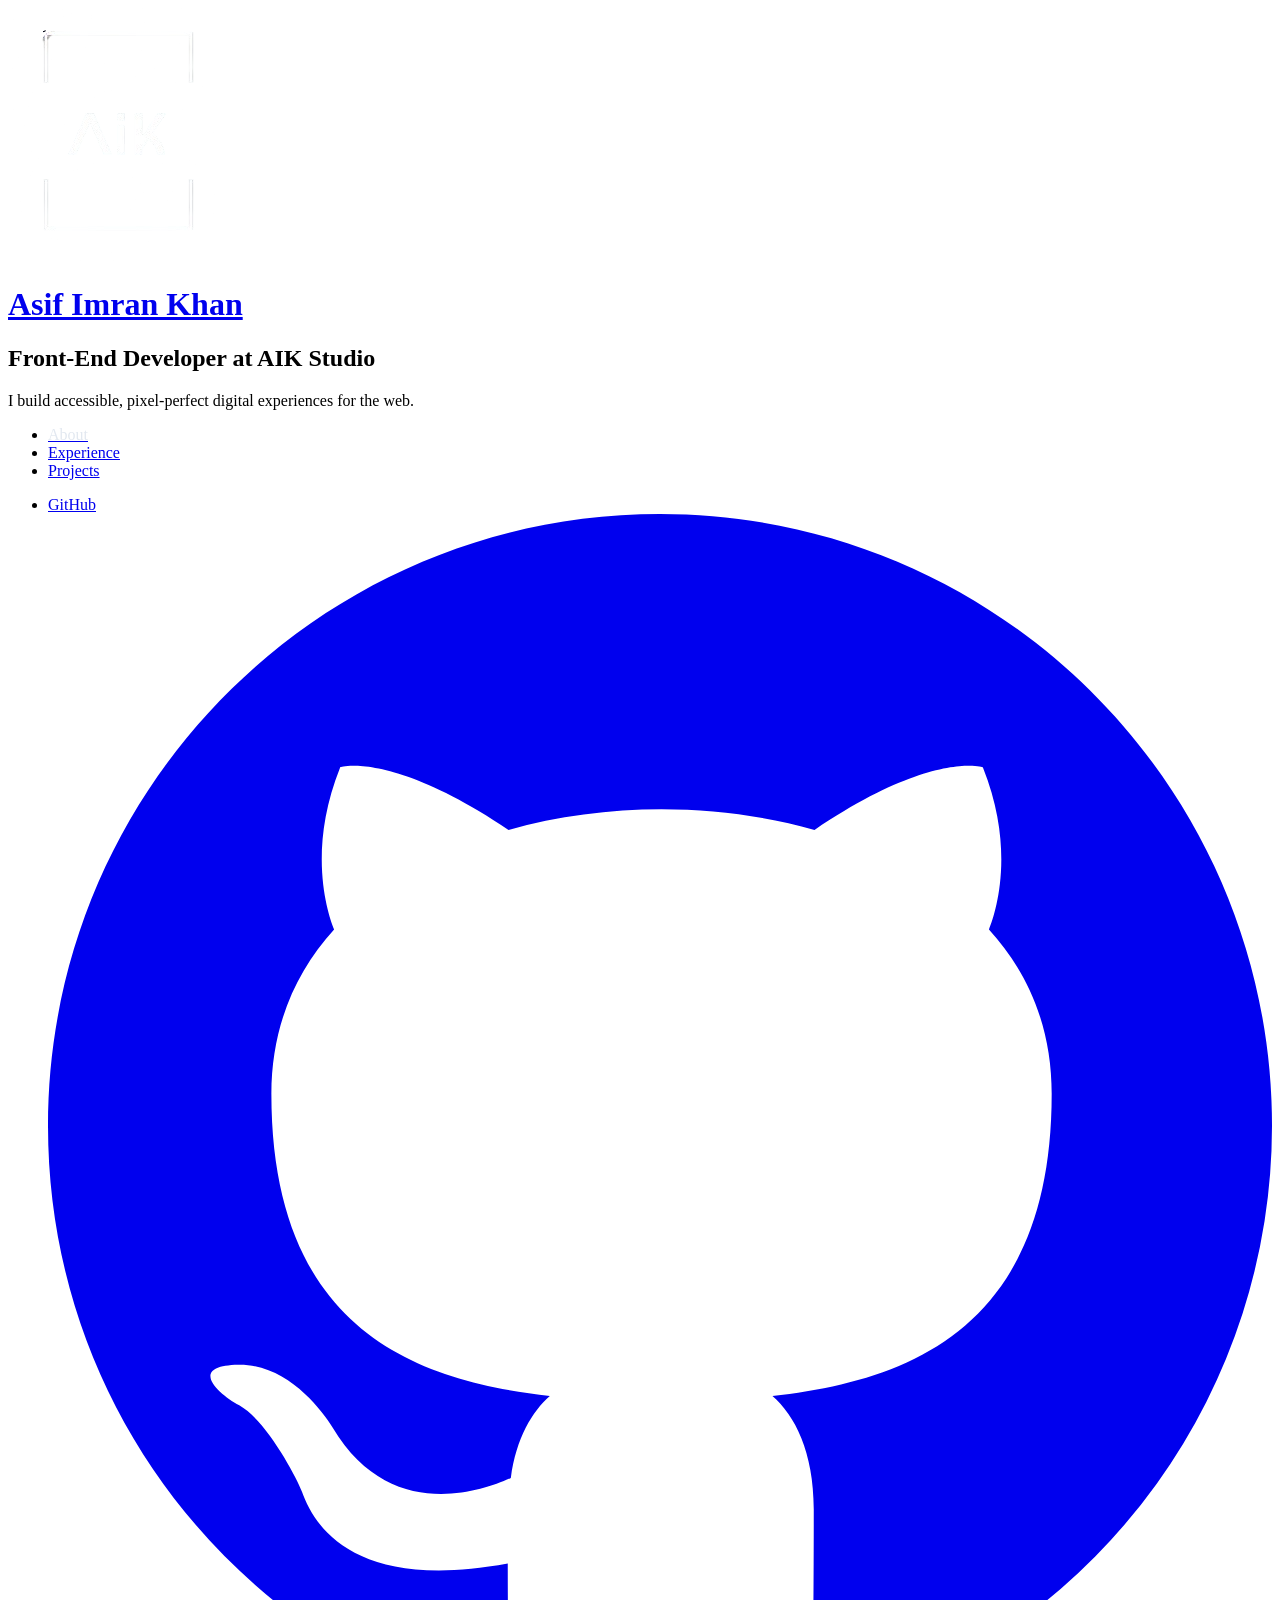
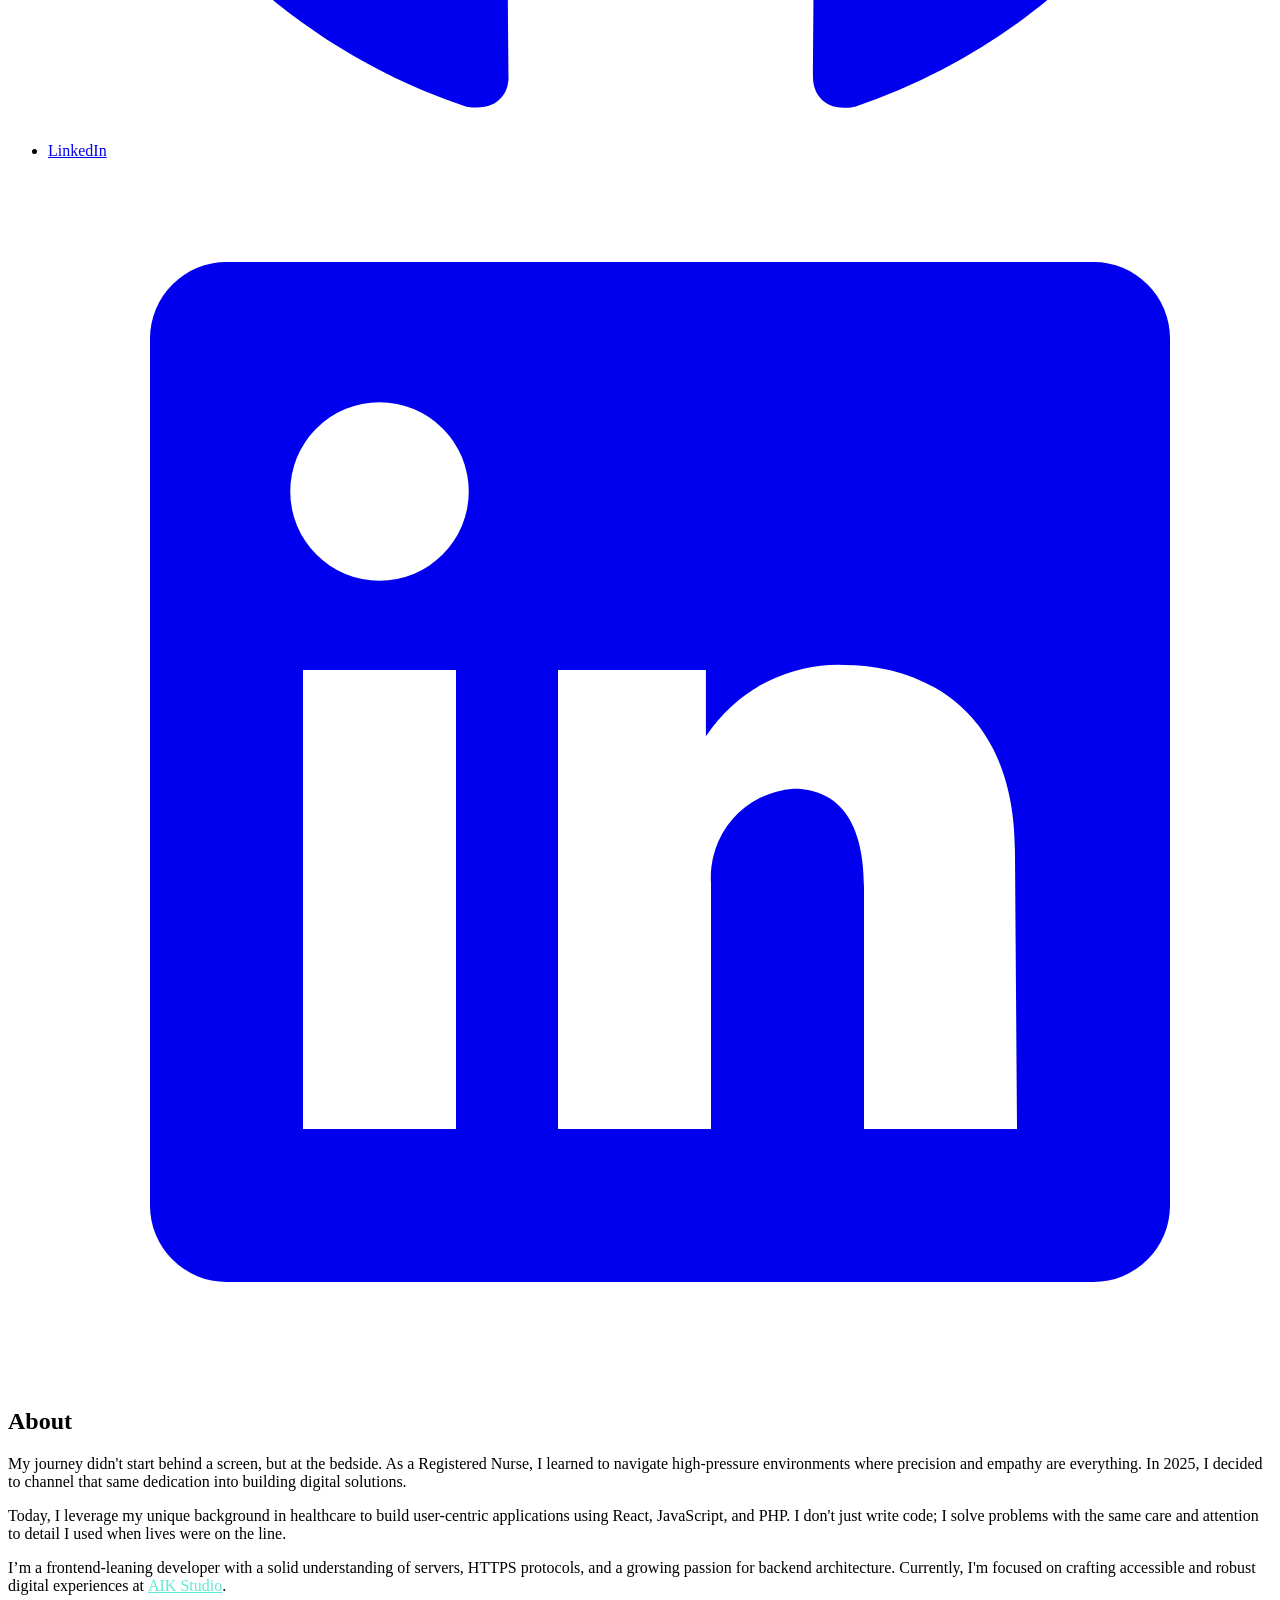
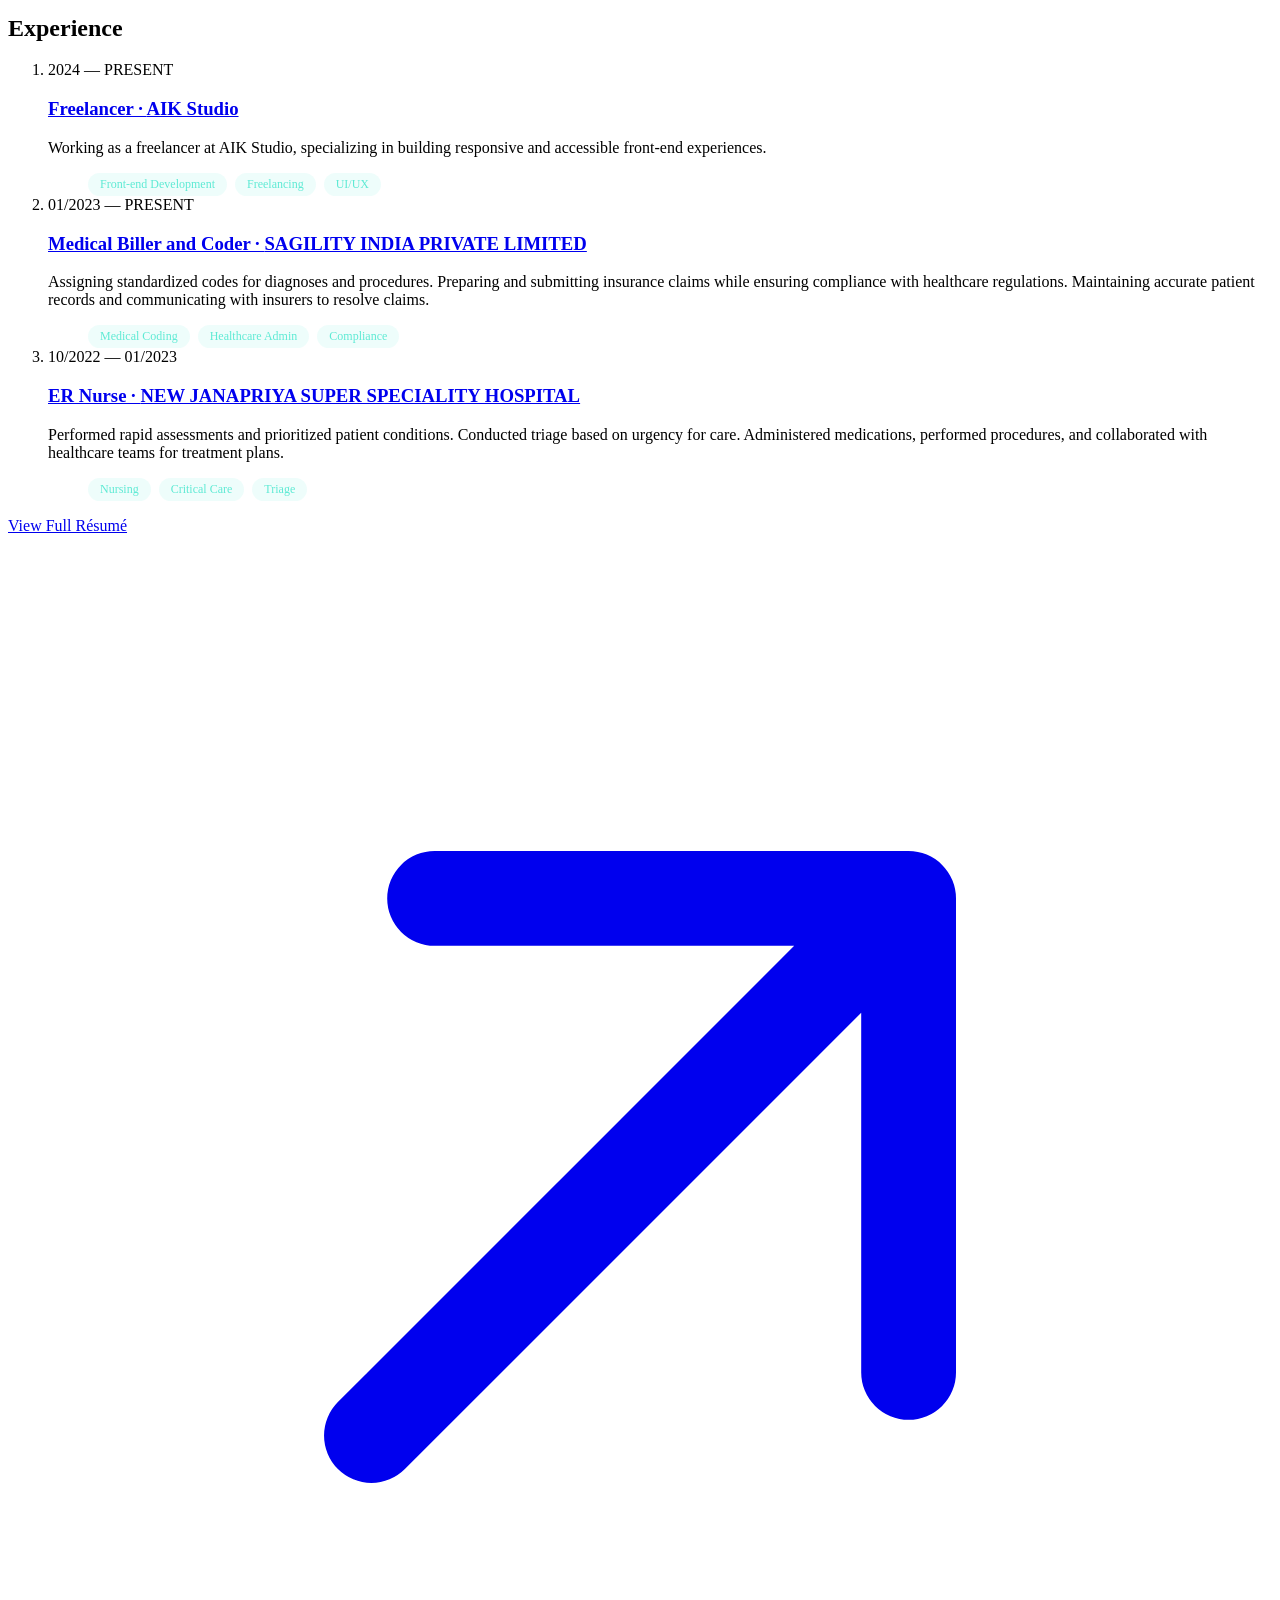
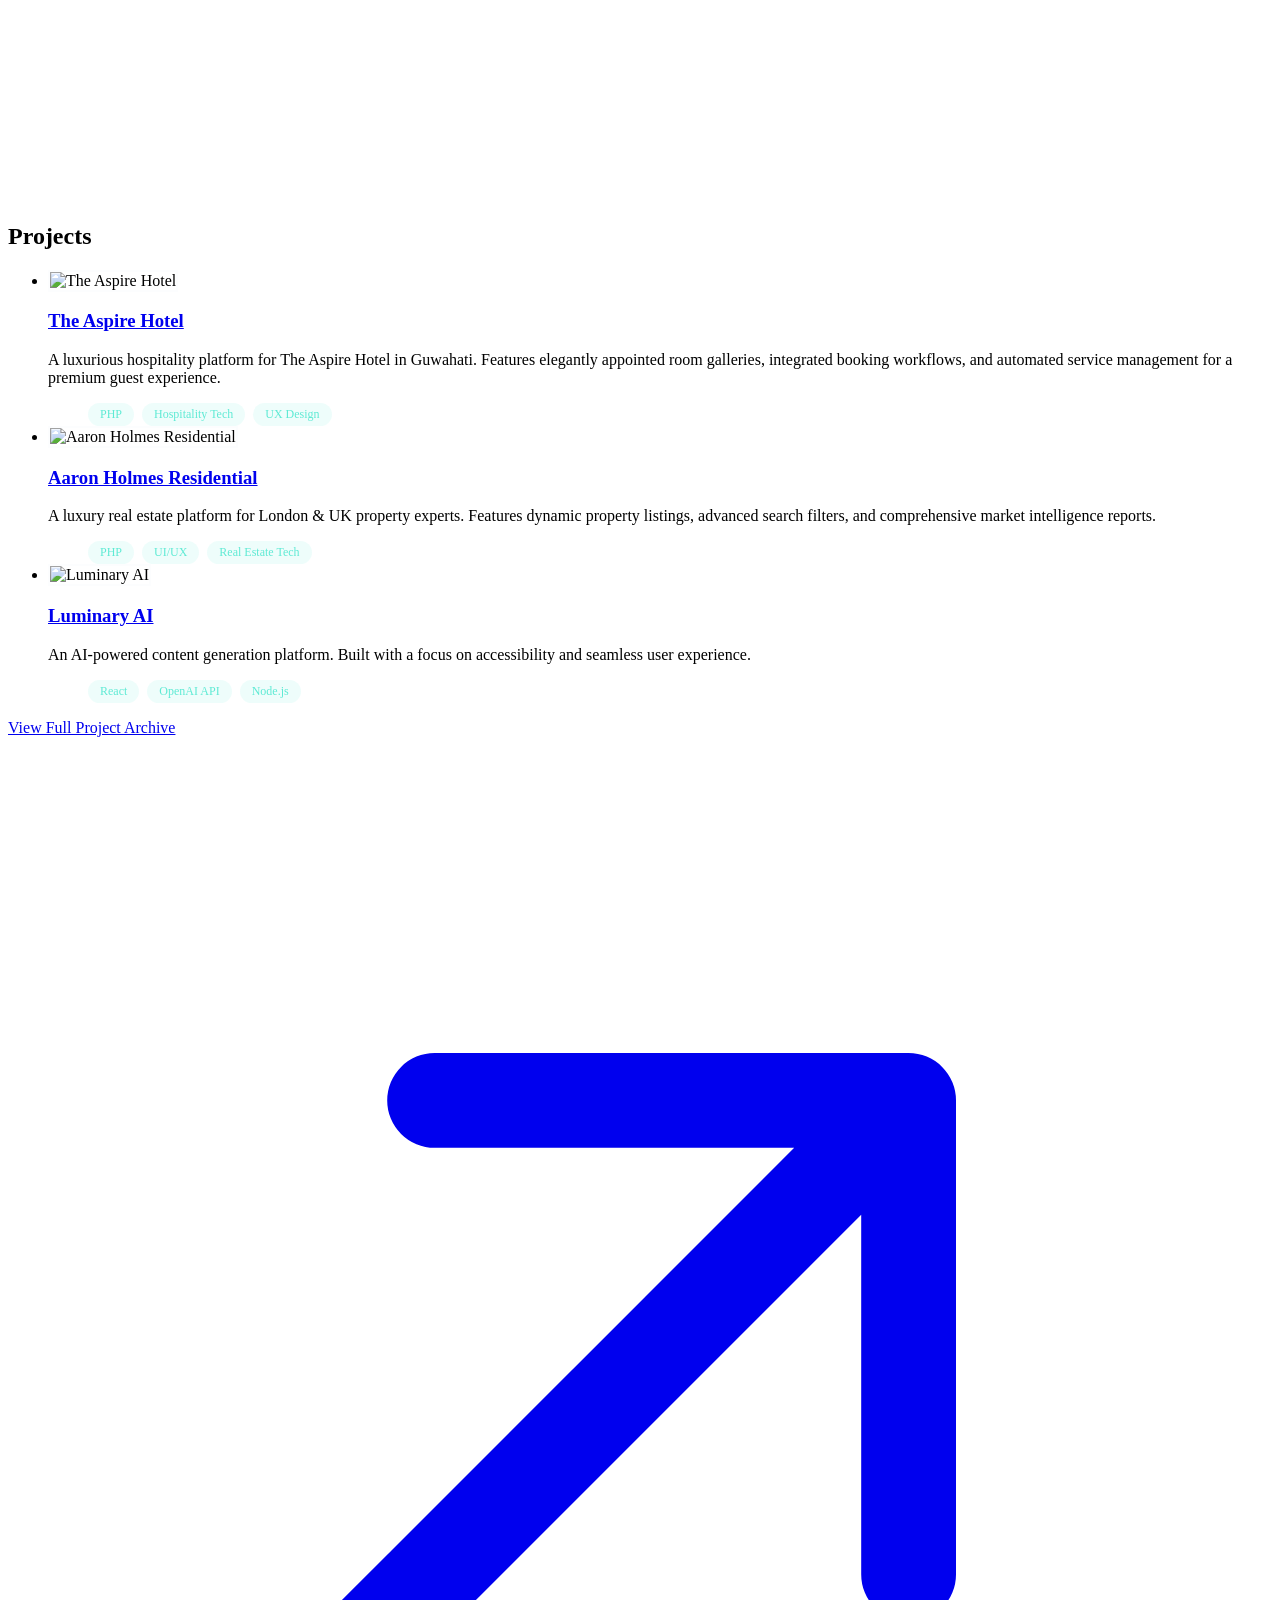
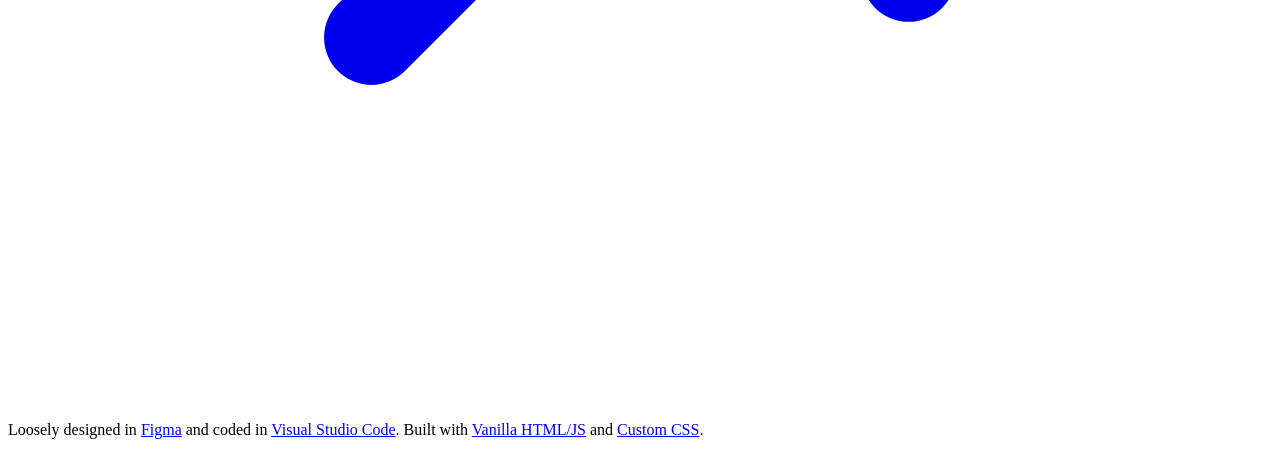
==== commit 2ef6c2aa: "feat: add loading preloader, update site branding, and refresh personal bio and contact information" ====
--- a/index.html
+++ b/index.html
@@ -30,6 +30,16 @@
   <body
     class="bg-slate-900 leading-relaxed text-slate-400 antialiased selection:bg-teal-300 selection:text-teal-900"
   >
+    <!-- Preloader -->
+    <div id="preloader" class="fixed inset-0 z-[100] flex flex-col items-center justify-center bg-slate-950 transition-opacity duration-700">
+      <div class="mb-8 overflow-hidden rounded-xl">
+        <img src="assets/images/logo.png" alt="AIK Logo" class="h-24 w-24 animate-pulse">
+      </div>
+      <div class="h-1 w-48 overflow-hidden rounded-full bg-slate-800">
+        <div id="preloader-bar" class="h-full w-0 bg-teal-300 transition-all duration-500 ease-out"></div>
+      </div>
+    </div>
+
     <!-- Spotlight Background -->
     <div
       id="spotlight"
@@ -45,11 +55,16 @@
           class="lg:sticky lg:top-0 lg:flex lg:max-h-screen lg:w-1/2 lg:flex-col lg:justify-between lg:py-24 z-50"
         >
           <div>
+          <div class="flex flex-col gap-6 mb-8">
+            <a href="index.html" onclick="if(location.pathname.endsWith('index.html') || location.pathname === '/') { event.preventDefault(); window.scrollTo({top: 0, behavior: 'smooth'}); }" class="inline-block group w-fit">
+              <img src="assets/images/logo.png" alt="AIK Logo" class="h-24 w-auto rounded-lg transition duration-500 group-hover:scale-105 drop-shadow-[0_0_10px_rgba(255,255,255,0.1)]">
+            </a>
             <h1
               class="text-4xl font-bold tracking-tight text-slate-200 sm:text-5xl"
             >
               <a href="#">Asif Imran Khan</a>
             </h1>
+          </div>
             <h2 class="mt-3 text-lg font-medium tracking-tight text-slate-200 sm:text-xl">
               Front-End Developer at AIK Studio
             </h2>
--- a/css/style.css
+++ b/css/style.css
@@ -114,3 +114,7 @@
 .group:hover svg {
   transform: translate(0.25rem, -0.25rem);
 }
+
+.mix-blend-screen {
+  mix-blend-mode: screen;
+}
